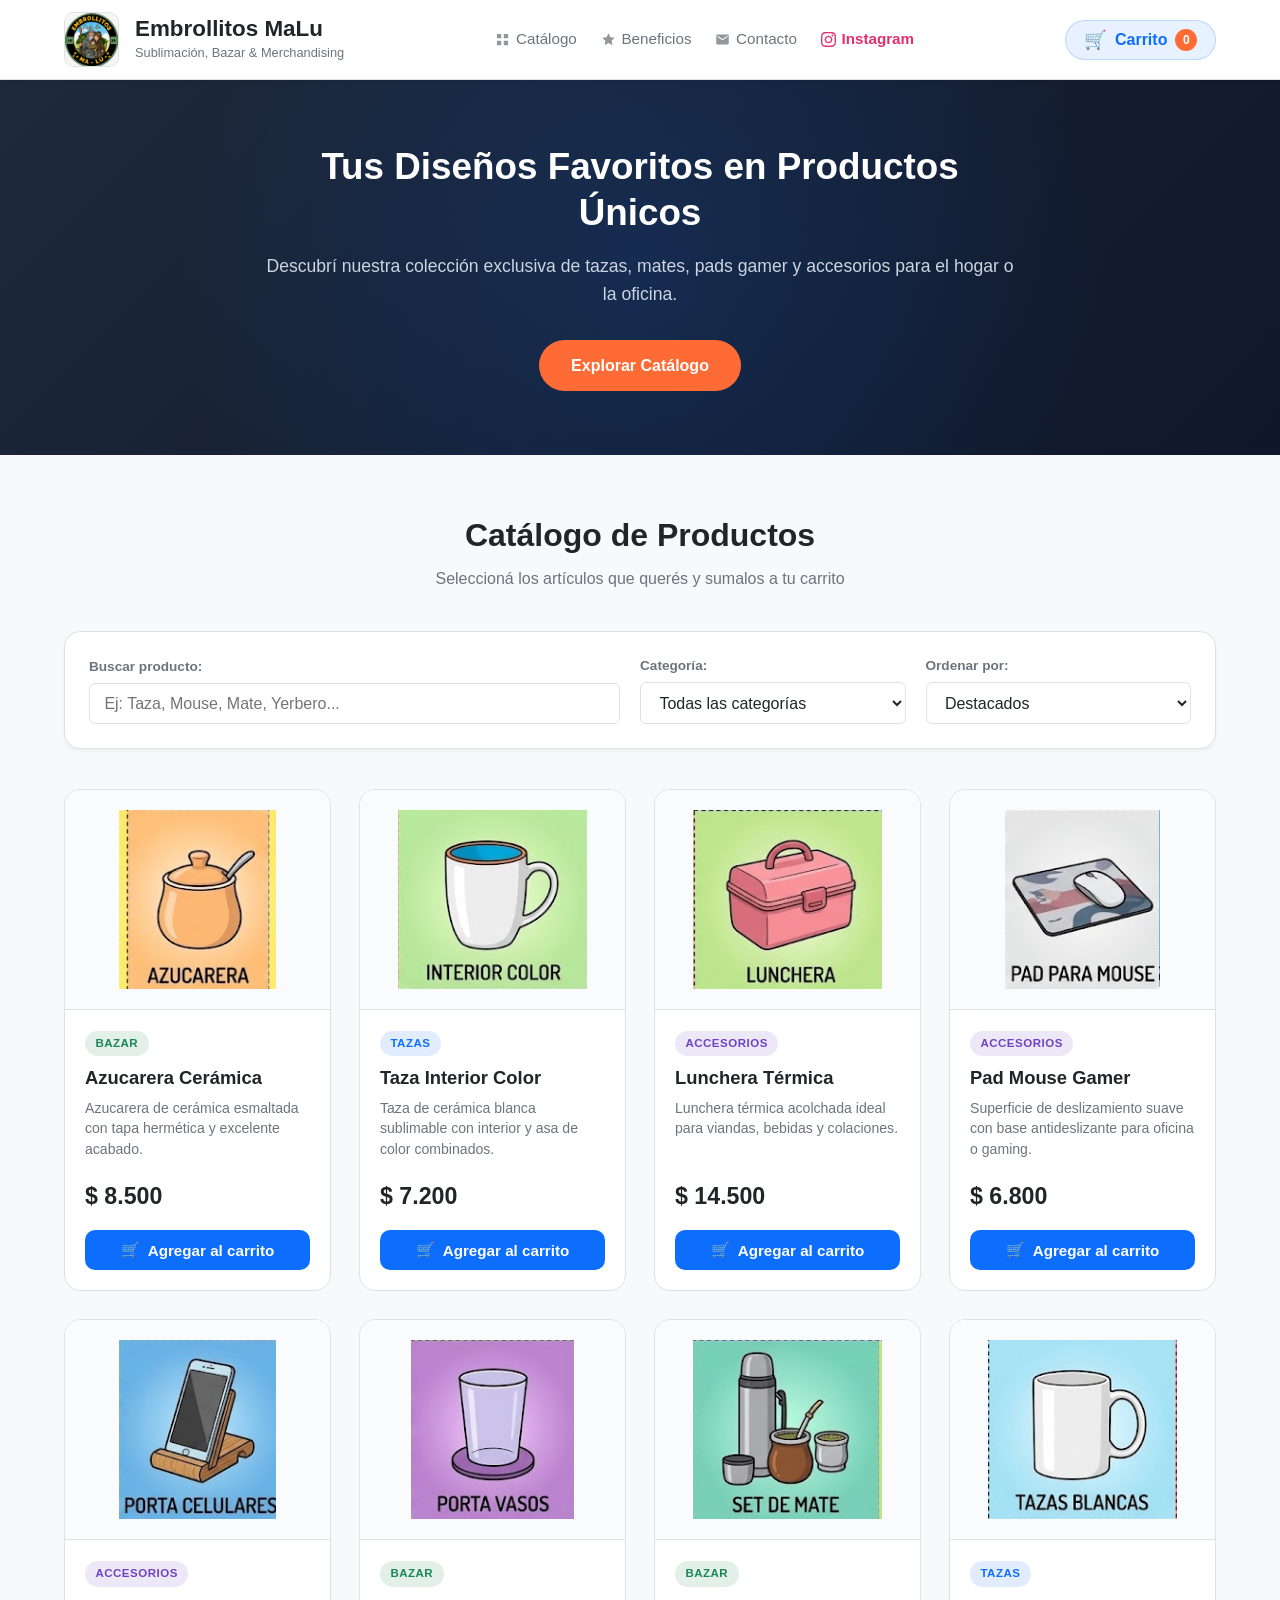
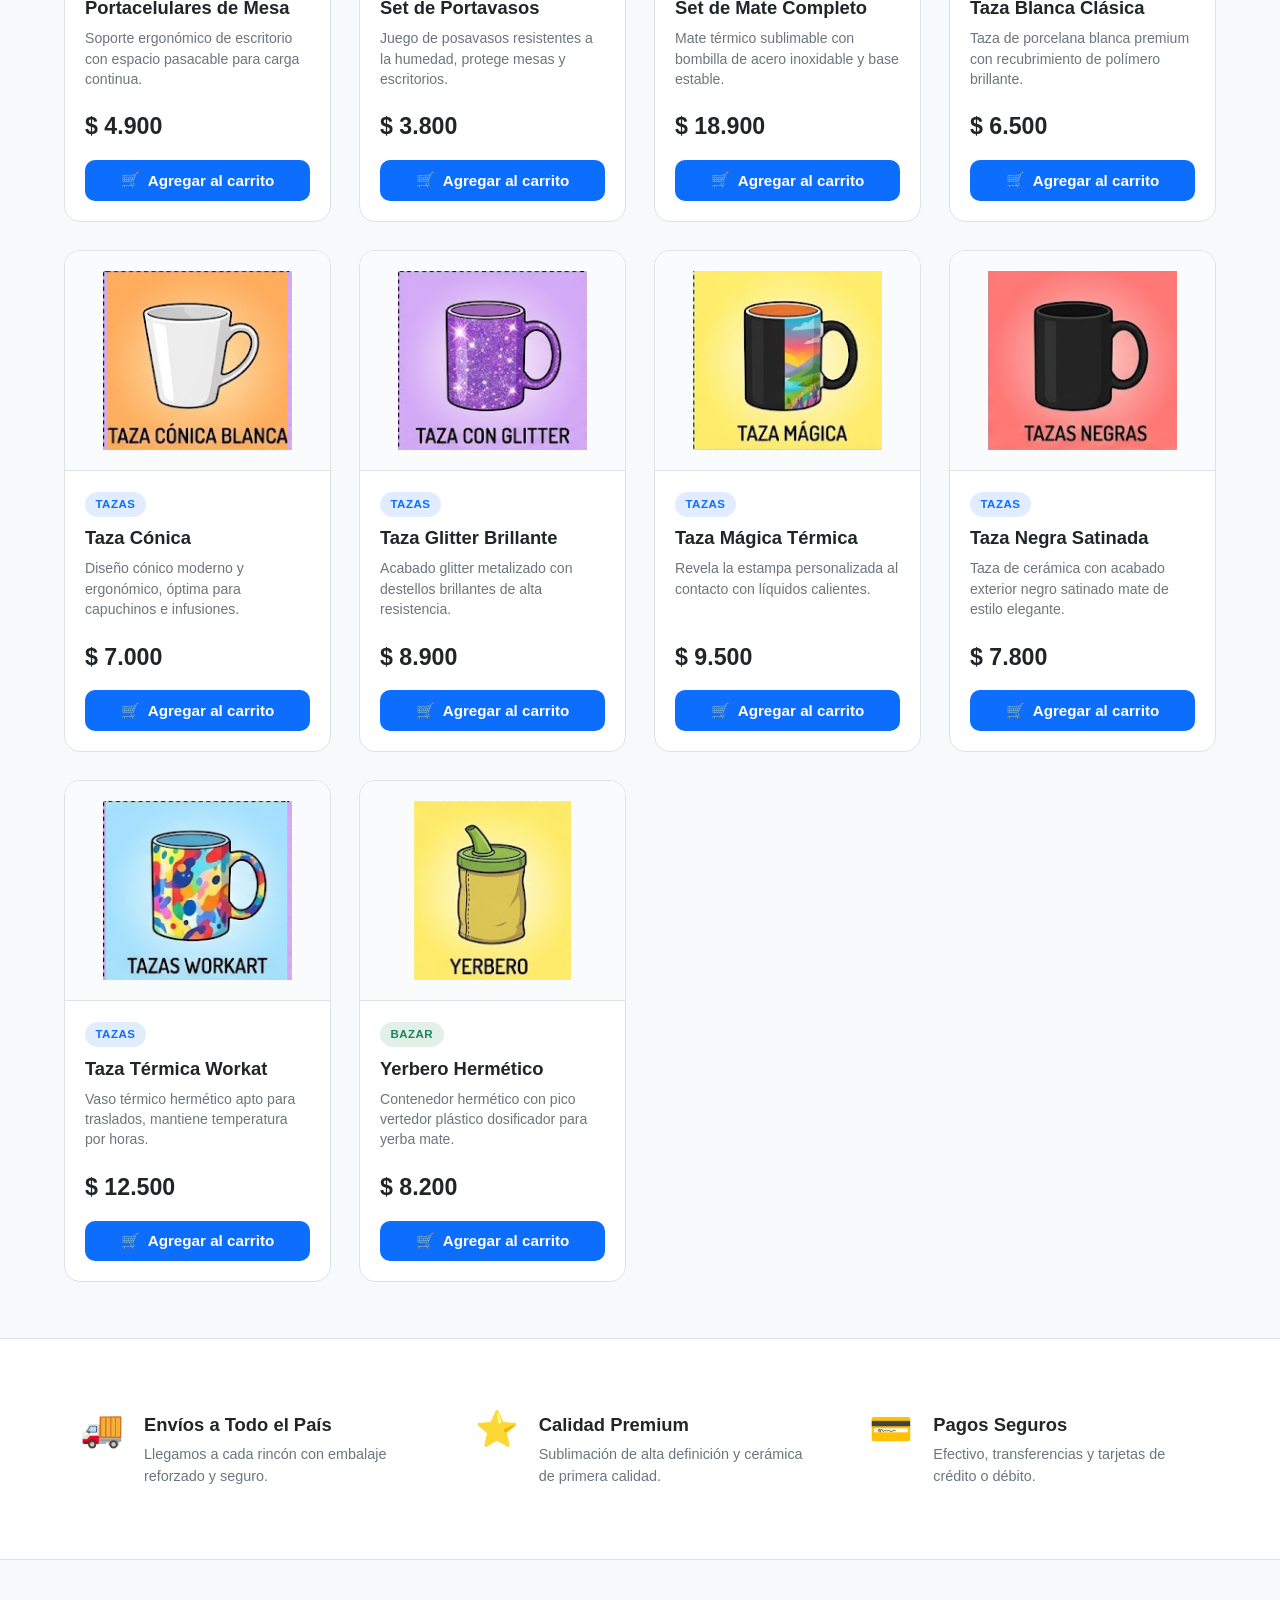
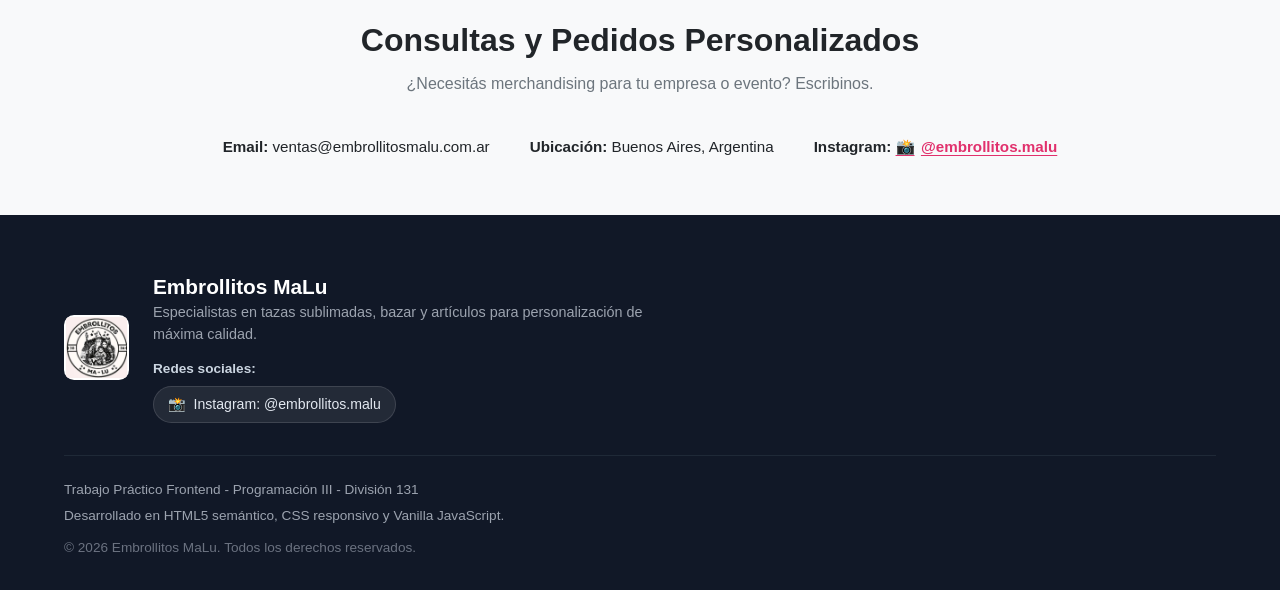
==== index.html @ cc4af560 "add new icon" ====
<!DOCTYPE html>
<html lang="es">
<head>
    <meta charset="UTF-8">
    <meta name="viewport" content="width=device-width, initial-scale=1.0">
    <title>Embrollitos MaLu | Tienda de Artículos Personalizados</title>
    <!-- Favicon -->
    <link rel="icon" type="image/png" href="logo_blancoNegro_transparente.png">
    <!-- Estilos CSS externos -->
    <link rel="stylesheet" href="css/styles.css">
    <!-- Script Vanilla JavaScript diferido -->
    <script defer src="js/main.js"></script>
</head>
<body>

    <!-- Encabezado semántico principal -->
    <header class="header">
        <div class="header__contenedor">
            
            <!-- Contenedor de la marca y logo -->
            <div class="header__marca">
                <div class="header__logo-caja">
                    <img src="logo.jpg" alt="Logo de la tienda Embrollitos MaLu" class="header__logo">
                </div>
                <div class="header__titulos">
                    <h1 class="header__nombre">Embrollitos MaLu</h1>
                    <p class="header__eslogan">Sublimación, Bazar & Merchandising</p>
                </div>
            </div>

            <!-- Navegación principal -->
            <nav class="header__nav" aria-label="Navegación principal">
                <ul class="header__menu">
                    <li class="header__item">
                        <a href="#catalogo" class="header__enlace" aria-label="Ir al catálogo">
                            <!-- Ícono grilla de productos -->
                            <svg class="header__nav-svg" xmlns="http://www.w3.org/2000/svg" viewBox="0 0 24 24" aria-hidden="true" focusable="false">
                                <path d="M3 3h7v7H3V3zm0 11h7v7H3v-7zm11-11h7v7h-7V3zm0 11h7v7h-7v-7z"/>
                            </svg>
                            <span>Catálogo</span>
                        </a>
                    </li>
                    <li class="header__item">
                        <a href="#beneficios" class="header__enlace" aria-label="Ver beneficios">
                            <!-- Ícono estrella -->
                            <svg class="header__nav-svg" xmlns="http://www.w3.org/2000/svg" viewBox="0 0 24 24" aria-hidden="true" focusable="false">
                                <path d="M12 2l3.09 6.26L22 9.27l-5 4.87 1.18 6.88L12 17.77l-6.18 3.25L7 14.14 2 9.27l6.91-1.01L12 2z"/>
                            </svg>
                            <span>Beneficios</span>
                        </a>
                    </li>
                    <li class="header__item">
                        <a href="#contacto" class="header__enlace" aria-label="Ir a contacto">
                            <!-- Ícono sobre/mail -->
                            <svg class="header__nav-svg" xmlns="http://www.w3.org/2000/svg" viewBox="0 0 24 24" aria-hidden="true" focusable="false">
                                <path d="M20 4H4c-1.1 0-2 .9-2 2v12c0 1.1.9 2 2 2h16c1.1 0 2-.9 2-2V6c0-1.1-.9-2-2-2zm0 4l-8 5-8-5V6l8 5 8-5v2z"/>
                            </svg>
                            <span>Contacto</span>
                        </a>
                    </li>
                    <li class="header__item">
                        <a href="https://www.instagram.com/embrollitos.malu/" target="_blank" rel="noopener noreferrer" class="header__enlace header__enlace--instagram" aria-label="Seguinos en Instagram">
                            <!-- Ícono Instagram -->
                            <svg class="header__nav-svg header__ig-svg" xmlns="http://www.w3.org/2000/svg" viewBox="0 0 24 24" aria-hidden="true" focusable="false">
                                <path d="M12 2.163c3.204 0 3.584.012 4.85.07 3.252.148 4.771 1.691 4.919 4.919.058 1.265.069 1.645.069 4.849 0 3.205-.012 3.584-.069 4.849-.149 3.225-1.664 4.771-4.919 4.919-1.266.058-1.644.07-4.85.07-3.204 0-3.584-.012-4.849-.07-3.26-.149-4.771-1.699-4.919-4.92-.058-1.265-.07-1.644-.07-4.849 0-3.204.013-3.583.07-4.849.149-3.227 1.664-4.771 4.919-4.919 1.266-.057 1.645-.069 4.849-.069zm0-2.163c-3.259 0-3.667.014-4.947.072-4.358.2-6.78 2.618-6.98 6.98-.059 1.281-.073 1.689-.073 4.948 0 3.259.014 3.668.072 4.948.2 4.358 2.618 6.78 6.98 6.98 1.281.058 1.689.072 4.948.072 3.259 0 3.668-.014 4.948-.072 4.354-.2 6.782-2.618 6.979-6.98.059-1.28.073-1.689.073-4.948 0-3.259-.014-3.667-.072-4.947-.196-4.354-2.617-6.78-6.979-6.98-1.281-.059-1.69-.073-4.949-.073zm0 5.838c-3.403 0-6.162 2.759-6.162 6.162s2.759 6.163 6.162 6.163 6.162-2.759 6.162-6.163c0-3.403-2.759-6.162-6.162-6.162zm0 10.162c-2.209 0-4-1.79-4-4 0-2.209 1.791-4 4-4s4 1.791 4 4c0 2.21-1.791 4-4 4zm6.406-11.845c-.796 0-1.441.645-1.441 1.44s.645 1.44 1.441 1.44c.795 0 1.439-.645 1.439-1.44s-.644-1.44-1.439-1.44z"/>
                            </svg>
                            <span>Instagram</span>
                        </a>
                    </li>
                </ul>
            </nav>

            <!-- Acceso al Carrito de compras -->
            <div class="header__carrito-caja">
                <button type="button" id="btn-abrir-carrito" class="btn-carrito" aria-label="Abrir carrito de compras">
                    <span class="btn-carrito__icono" aria-hidden="true">🛒</span>
                    <span class="btn-carrito__texto">Carrito</span>
                    <span id="contador-carrito" class="btn-carrito__badge">0</span>
                </button>
            </div>

        </div>
    </header>

    <!-- Contenido principal -->
    <main class="main">

        <!-- Sección de Bienvenida / Hero -->
        <section class="hero">
            <div class="hero__contenedor">
                <div class="hero__texto">
                    <h2 class="hero__titulo">Tus Diseños Favoritos en Productos Únicos</h2>
                    <p class="hero__descripcion">Descubrí nuestra colección exclusiva de tazas, mates, pads gamer y accesorios para el hogar o la oficina.</p>
                    <div class="hero__acciones">
                        <a href="#catalogo" class="btn-hero">Explorar Catálogo</a>
                    </div>
                </div>
            </div>
        </section>

        <!-- Sección Catálogo -->
        <section id="catalogo" class="catalogo">
            <div class="catalogo__contenedor">
                
                <div class="seccion-titulo">
                    <h2 class="seccion-titulo__texto">Catálogo de Productos</h2>
                    <p class="seccion-titulo__bajada">Seleccioná los artículos que querés y sumalos a tu carrito</p>
                </div>

                <!-- Barra de búsqueda y filtros -->
                <div class="filtros">
                    <form id="form-filtros" class="filtros__form" onsubmit="return false;">
                        
                        <!-- Búsqueda por texto -->
                        <div class="filtros__campo">
                            <label for="input-busqueda" class="filtros__label">Buscar producto:</label>
                            <div class="filtros__input-wrapper">
                                <input type="search" id="input-busqueda" class="filtros__input" placeholder="Ej: Taza, Mouse, Mate, Yerbero...">
                            </div>
                        </div>

                        <!-- Filtro por categoría -->
                        <div class="filtros__campo">
                            <label for="select-categoria" class="filtros__label">Categoría:</label>
                            <div class="filtros__select-wrapper">
                                <select id="select-categoria" class="filtros__select">
                                    <option value="todas">Todas las categorías</option>
                                    <option value="Tazas">Tazas</option>
                                    <option value="Bazar">Bazar</option>
                                    <option value="Accesorios">Accesorios</option>
                                </select>
                            </div>
                        </div>

                        <!-- Ordenar por precio / nombre -->
                        <div class="filtros__campo">
                            <label for="select-orden" class="filtros__label">Ordenar por:</label>
                            <div class="filtros__select-wrapper">
                                <select id="select-orden" class="filtros__select">
                                    <option value="destacados">Destacados</option>
                                    <option value="precio-menor">Precio: Menor a Mayor</option>
                                    <option value="precio-mayor">Precio: Mayor a Menor</option>
                                    <option value="nombre-az">Nombre: A - Z</option>
                                </select>
                            </div>
                        </div>

                    </form>
                </div>

                <!-- Grilla de productos (Renderizado dinámico mediante JS) -->
                <div id="grilla-productos" class="grilla-productos">
                    <!-- Las cards de los productos se inyectan dinámicamente con JavaScript -->
                </div>

                <!-- Mensaje cuando no hay resultados de búsqueda -->
                <div id="sin-resultados" class="mensaje-aviso mensaje-aviso--oculto">
                    <div class="mensaje-aviso__caja">
                        <p class="mensaje-aviso__texto">No se encontraron productos que coincidan con los filtros aplicados.</p>
                        <div class="mensaje-aviso__boton-caja">
                            <button type="button" id="btn-limpiar-filtros" class="btn-secundario">Limpiar filtros</button>
                        </div>
                    </div>
                </div>

            </div>
        </section>

        <!-- Sección de Beneficios / Confianza -->
        <section id="beneficios" class="beneficios">
            <div class="beneficios__contenedor">
                
                <div class="beneficios__card">
                    <div class="beneficios__icono-caja">
                        <span class="beneficios__icono" aria-hidden="true">🚚</span>
                    </div>
                    <div class="beneficios__texto-caja">
                        <h3 class="beneficios__titulo">Envíos a Todo el País</h3>
                        <p class="beneficios__descripcion">Llegamos a cada rincón con embalaje reforzado y seguro.</p>
                    </div>
                </div>

                <div class="beneficios__card">
                    <div class="beneficios__icono-caja">
                        <span class="beneficios__icono" aria-hidden="true">⭐</span>
                    </div>
                    <div class="beneficios__texto-caja">
                        <h3 class="beneficios__titulo">Calidad Premium</h3>
                        <p class="beneficios__descripcion">Sublimación de alta definición y cerámica de primera calidad.</p>
                    </div>
                </div>

                <div class="beneficios__card">
                    <div class="beneficios__icono-caja">
                        <span class="beneficios__icono" aria-hidden="true">💳</span>
                    </div>
                    <div class="beneficios__texto-caja">
                        <h3 class="beneficios__titulo">Pagos Seguros</h3>
                        <p class="beneficios__descripcion">Efectivo, transferencias y tarjetas de crédito o débito.</p>
                    </div>
                </div>

            </div>
        </section>

        <!-- Sección de Contacto -->
        <section id="contacto" class="contacto">
            <div class="contacto__contenedor">
                <div class="seccion-titulo">
                    <h2 class="seccion-titulo__texto">Consultas y Pedidos Personalizados</h2>
                    <p class="seccion-titulo__bajada">¿Necesitás merchandising para tu empresa o evento? Escribinos.</p>
                </div>
                <div class="contacto__info">
                    <div class="contacto__dato">
                        <p class="contacto__parrafo"><strong>Email:</strong> ventas@embrollitosmalu.com.ar</p>
                    </div>
                    <div class="contacto__dato">
                        <p class="contacto__parrafo"><strong>Ubicación:</strong> Buenos Aires, Argentina</p>
                    </div>
                    <div class="contacto__dato contacto__dato--instagram">
                        <p class="contacto__parrafo">
                            <strong>Instagram:</strong>
                            <a href="https://www.instagram.com/embrollitos.malu/" target="_blank" rel="noopener noreferrer" class="contacto__link-instagram" aria-label="Perfil de Instagram de Embrollitos MaLu">
                                <span class="contacto__instagram-icono" aria-hidden="true">📸</span>
                                <span>@embrollitos.malu</span>
                            </a>
                        </p>
                    </div>
                </div>
            </div>
        </section>

    </main>

    <!-- Drawer Lateral del Carrito de Compras -->
    <div id="carrito-drawer" class="carrito-drawer" aria-hidden="true">
        
        <!-- Telón de fondo (overlay) -->
        <div id="carrito-overlay" class="carrito-drawer__overlay"></div>

        <!-- Panel lateral del carrito -->
        <aside class="carrito-drawer__panel" aria-label="Carrito de compras">
            
            <!-- Encabezado del carrito -->
            <div class="carrito-drawer__header">
                <div class="carrito-drawer__titulo-caja">
                    <h2 class="carrito-drawer__titulo">Tu Carrito</h2>
                    <p class="carrito-drawer__subtitulo">
                        <span id="carrito-items-contador">0</span> artículos seleccionados
                    </p>
                </div>
                <div class="carrito-drawer__cerrar-caja">
                    <button type="button" id="btn-cerrar-carrito" class="btn-cerrar" aria-label="Cerrar carrito de compras">
                        <span aria-hidden="true">✕</span>
                    </button>
                </div>
            </div>

            <!-- Listado de productos en el carrito -->
            <div id="carrito-listado" class="carrito-drawer__listado">
                <!-- Se inyectan los items dinámicamente con JS -->
            </div>

            <!-- Estado cuando el carrito está vacío -->
            <div id="carrito-vacio" class="carrito-drawer__vacio">
                <div class="carrito-drawer__vacio-icono-caja">
                    <span class="carrito-drawer__vacio-icono" aria-hidden="true">🛍️</span>
                </div>
                <p class="carrito-drawer__vacio-texto">Tu carrito está vacío actualmente.</p>
                <p class="carrito-drawer__vacio-bajada">Explorá el catálogo y agregá tus productos preferidos.</p>
            </div>

            <!-- Resumen y acciones del carrito -->
            <div class="carrito-drawer__footer">
                
                <div class="carrito-resumen">
                    <div class="carrito-resumen__fila">
                        <p class="carrito-resumen__etiqueta">Subtotal:</p>
                        <p class="carrito-resumen__monto">
                            <span id="carrito-subtotal">$0</span>
                        </p>
                    </div>
                    <div class="carrito-resumen__fila">
                        <p class="carrito-resumen__etiqueta">Envío:</p>
                        <p class="carrito-resumen__monto">
                            <span id="carrito-envio" class="texto-gratis">¡Gratis!</span>
                        </p>
                    </div>
                    <div class="carrito-resumen__fila carrito-resumen__fila--total">
                        <p class="carrito-resumen__etiqueta">Total:</p>
                        <p class="carrito-resumen__monto">
                            <span id="carrito-total">$0</span>
                        </p>
                    </div>
                </div>

                <!-- Mensaje para confirmar la compra contactando al Instagram -->
                <div id="carrito-aviso-instagram" class="carrito-aviso-instagram">
                    <div class="carrito-aviso-instagram__icono-caja">
                        <span class="carrito-aviso-instagram__icono" aria-hidden="true">💬</span>
                    </div>
                    <div class="carrito-aviso-instagram__texto-caja">
                        <p class="carrito-aviso-instagram__titulo">Confirmá tu compra por Instagram</p>
                        <p class="carrito-aviso-instagram__descripcion">
                            Para coordinar diseño personalizado y entrega, escribinos por mensaje directo a 
                            <a href="https://www.instagram.com/embrollitos.malu/" target="_blank" rel="noopener noreferrer" class="carrito-aviso-instagram__enlace">@embrollitos.malu</a>.
                            Al confirmar, copiaremos tu pedido para que solo tengas que pegarlo en el chat.
                        </p>
                    </div>
                </div>

                <div class="carrito-acciones">
                    <div class="carrito-acciones__item">
                        <button type="button" id="btn-vaciar-carrito" class="btn-secundario btn-ancho-completo">
                            Vaciar Carrito
                        </button>
                    </div>
                    <div class="carrito-acciones__item">
                        <button type="button" id="btn-finalizar-compra" class="btn-primario btn-ancho-completo btn-instagram">
                            <span class="btn-icono" aria-hidden="true">📸</span>
                            <span>Confirmar Pedido por Instagram</span>
                        </button>
                    </div>
                </div>

            </div>

        </aside>
    </div>

    <!-- Modal de Confirmación de Compra -->
    <div id="modal-checkout" class="modal modal--oculto" role="dialog" aria-modal="true" aria-labelledby="modal-titulo">
        <div id="modal-overlay" class="modal__overlay"></div>
        <div class="modal__caja">
            <div class="modal__icono-caja">
                <span class="modal__icono" aria-hidden="true">🎉</span>
            </div>
            <h3 id="modal-titulo" class="modal__titulo">¡Pedido Listo para Instagram!</h3>
            <p id="modal-mensaje" class="modal__descripcion">
                Copiamos automáticamente el detalle de tu compra al portapapeles y preparamos el chat de Instagram para que puedas enviarlo directamente a <strong>@embrollitos.malu</strong>.
            </p>
            <div class="modal__resumen-caja" id="modal-resumen">
                <!-- Resumen de confirmación inyectado por JS -->
            </div>
            <div class="modal__mensaje-pegado">
                <p class="modal__mensaje-pegado-titulo"><strong>Mensaje preparado para enviar:</strong></p>
                <div class="modal__textarea-caja">
                    <textarea id="modal-texto-pedido" class="modal__textarea" readonly rows="5" aria-label="Texto del pedido preparado para Instagram"></textarea>
                </div>
            </div>
            <div class="modal__acciones">
                <button type="button" id="btn-copiar-nuevamente" class="btn-secundario">
                    <span aria-hidden="true">📋</span>
                    <span>Copiar mensaje</span>
                </button>
                <a href="https://ig.me/m/embrollitos.malu" id="btn-abrir-chat-ig" target="_blank" rel="noopener noreferrer" class="btn-primario btn-instagram">
                    <span aria-hidden="true">💬</span>
                    <span>Abrir Chat de Instagram</span>
                </a>
                <button type="button" id="btn-cerrar-modal" class="btn-secundario">Aceptar y Continuar</button>
            </div>
        </div>
    </div>

    <!-- Contenedor de notificaciones flotantes (Toast) -->
    <div id="toast-contenedor" class="toast-contenedor" aria-live="polite"></div>

    <!-- Pie de página semántico -->
    <footer class="footer">
        <div class="footer__contenedor">
            
            <div class="footer__marca">
                <div class="footer__logo-caja">
                    <img src="logo_blancoNegro.jpg" alt="Logo monocromático de Embrollitos MaLu" class="footer__logo">
                </div>
                <div class="footer__info">
                    <h3 class="footer__titulo">Embrollitos MaLu</h3>
                    <p class="footer__descripcion">Especialistas en tazas sublimadas, bazar y artículos para personalización de máxima calidad.</p>
                    <div class="footer__redes">
                        <p class="footer__redes-etiqueta"><strong>Redes sociales:</strong></p>
                        <div class="footer__redes-items">
                            <a href="https://www.instagram.com/embrollitos.malu/" target="_blank" rel="noopener noreferrer" class="footer__red-enlace" aria-label="Seguinos en Instagram @embrollitos.malu">
                                <span class="footer__red-icono" aria-hidden="true">📸</span>
                                <span>Instagram: @embrollitos.malu</span>
                            </a>
                        </div>
                    </div>
                </div>
            </div>

            <div class="footer__creditos">
                <p class="footer__texto">Trabajo Práctico Frontend - Programación III - División 131</p>
                <p class="footer__texto">Desarrollado en HTML5 semántico, CSS responsivo y Vanilla JavaScript.</p>
                <p class="footer__copyright">&copy; 2026 Embrollitos MaLu. Todos los derechos reservados.</p>
            </div>

        </div>
    </footer>

</body>
</html>
---- css/styles.css ----
/* ==========================================================================
   Variables Globales y Paleta de Colores
   Inspirado en las convenciones y estilo arquitectónico de UTN Programación III
   ========================================================================== */
:root {
    /* Paleta Principal */
    --color-primario: #0d6efd;
    --color-primario-hover: #0b5ed7;
    --color-primario-suave: #e7f1ff;
    --color-secundario: #6c757d;
    --color-secundario-hover: #5c636a;
    --color-acento: #ff6b35;
    --color-acento-hover: #e85924;
    --color-exito: #198754;
    --color-peligro: #dc3545;
    --color-peligro-hover: #bb2d3b;
    --color-instagram: #e1306c;
    --color-instagram-hover: #c13584;
    --gradiente-instagram: linear-gradient(45deg, #f09433 0%, #e6683c 25%, #dc2743 50%, #cc2366 75%, #bc1888 100%);

    /* Fondos y Superficies */
    --color-fondo: #f8f9fa;
    --color-superficie: #ffffff;
    --color-superficie-alt: #f1f3f5;
    
    /* Textos y Bordes */
    --color-texto-principal: #212529;
    --color-texto-secundario: #6c757d;
    --color-texto-claro: #ffffff;
    --color-borde: #dee2e6;
    --color-borde-hover: #ced4da;

    /* Categorías */
    --cat-tazas: #0d6efd;
    --cat-bazar: #198754;
    --cat-accesorios: #6f42c1;

    /* Tipografía */
    --fuente-base: -apple-system, BlinkMacSystemFont, "Segoe UI", Roboto, "Helvetica Neue", Arial, sans-serif;
    
    /* Sombras */
    --sombra-sm: 0 2px 4px rgba(0, 0, 0, 0.05);
    --sombra-md: 0 4px 12px rgba(0, 0, 0, 0.08);
    --sombra-lg: 0 8px 24px rgba(0, 0, 0, 0.12);
    --sombra-drawer: -4px 0 24px rgba(0, 0, 0, 0.18);

    /* Bordes y Transiciones */
    --radio-sm: 6px;
    --radio-md: 10px;
    --radio-lg: 16px;
    --radio-full: 9999px;
    --transicion-rapida: 0.2s ease;
    --transicion-normal: 0.3s ease;
}

/* ==========================================================================
   Reset Universal y Configuración Base
   ========================================================================== */
*, *::before, *::after {
    box-sizing: border-box;
    margin: 0;
    padding: 0;
}

html {
    scroll-behavior: smooth;
}

body {
    font-family: var(--fuente-base);
    background-color: var(--color-fondo);
    color: var(--color-texto-principal);
    line-height: 1.5;
    display: flex;
    flex-direction: column;
    min-height: 100vh;
}

img {
    max-width: 100%;
    height: auto;
    display: block;
}

a {
    color: inherit;
    text-decoration: none;
}

ul {
    list-style: none;
}

button, input, select {
    font-family: inherit;
    font-size: 1rem;
}

/* ==========================================================================
   Contenedores Genéricos
   ========================================================================== */
.header__contenedor,
.hero__contenedor,
.catalogo__contenedor,
.beneficios__contenedor,
.contacto__contenedor,
.footer__contenedor {
    width: 90%;
    max-width: 1200px;
    margin-left: auto;
    margin-right: auto;
}

/* ==========================================================================
   Encabezado (Header)
   ========================================================================== */
.header {
    background-color: var(--color-superficie);
    border-bottom: 1px solid var(--color-borde);
    position: sticky;
    top: 0;
    z-index: 100;
    box-shadow: var(--sombra-sm);
}

.header__contenedor {
    display: flex;
    align-items: center;
    justify-content: space-between;
    padding: 0.75rem 0;
    gap: 1rem;
}

.header__marca {
    display: flex;
    align-items: center;
    gap: 1rem;
}

.header__logo-caja {
    width: 55px;
    height: 55px;
    border-radius: var(--radio-md);
    overflow: hidden;
    background-color: var(--color-superficie-alt);
    border: 1px solid var(--color-borde);
    display: flex;
    align-items: center;
    justify-content: center;
}

.header__logo {
    width: 100%;
    height: 100%;
    object-fit: cover;
}

.header__titulos {
    display: flex;
    flex-direction: column;
}

.header__nombre {
    font-size: 1.4rem;
    font-weight: 700;
    color: var(--color-texto-principal);
    line-height: 1.2;
}

.header__eslogan {
    font-size: 0.8rem;
    color: var(--color-texto-secundario);
}

.header__nav {
    display: flex;
}

.header__menu {
    display: flex;
    gap: 1.5rem;
}

.header__enlace {
    display: inline-flex;
    align-items: center;
    gap: 0.35rem;
    font-size: 0.95rem;
    font-weight: 500;
    color: var(--color-texto-secundario);
    transition: color var(--transicion-rapida);
    padding: 0.5rem 0;
}

.header__enlace:hover {
    color: var(--color-primario);
}

.header__nav-svg {
    width: 15px;
    height: 15px;
    fill: currentColor;
    flex-shrink: 0;
    opacity: 0.75;
}

.header__enlace--instagram {
    color: var(--color-instagram);
    font-weight: 600;
}

.header__enlace--instagram:hover {
    color: var(--color-instagram-hover);
}

/* El ícono de Instagram usa las mismas reglas de .header__nav-svg pero sin opacidad reducida */
.header__ig-svg {
    opacity: 1;
}

/* Botón de Carrito en el Header */
.header__carrito-caja {
    display: flex;
    align-items: center;
}

.btn-carrito {
    display: inline-flex;
    align-items: center;
    gap: 0.5rem;
    background-color: var(--color-primario-suave);
    color: var(--color-primario);
    border: 1px solid rgba(13, 110, 253, 0.2);
    border-radius: var(--radio-full);
    padding: 0.5rem 1.1rem;
    cursor: pointer;
    font-weight: 600;
    transition: all var(--transicion-rapida);
}

.btn-carrito:hover {
    background-color: var(--color-primario);
    color: var(--color-texto-claro);
    transform: translateY(-1px);
    box-shadow: var(--sombra-sm);
}

.btn-carrito__icono {
    font-size: 1.15rem;
}

.btn-carrito__badge {
    background-color: var(--color-acento);
    color: var(--color-texto-claro);
    font-size: 0.75rem;
    font-weight: 700;
    min-width: 22px;
    height: 22px;
    border-radius: var(--radio-full);
    display: inline-flex;
    align-items: center;
    justify-content: center;
    padding: 0 4px;
    transition: transform var(--transicion-rapida);
}

/* ==========================================================================
   Hero Section
   ========================================================================== */
.hero {
    background: linear-gradient(135deg, #1e293b 0%, #0f172a 100%);
    color: var(--color-texto-claro);
    padding: 4rem 0;
    text-align: center;
    position: relative;
    overflow: hidden;
}

.hero::after {
    content: "";
    position: absolute;
    top: 0;
    left: 0;
    right: 0;
    bottom: 0;
    background: radial-gradient(circle at center, rgba(13, 110, 253, 0.15) 0%, transparent 70%);
    pointer-events: none;
}

.hero__texto {
    max-width: 750px;
    margin: 0 auto;
    position: relative;
    z-index: 1;
}

.hero__titulo {
    font-size: 2.3rem;
    font-weight: 800;
    line-height: 1.25;
    margin-bottom: 1rem;
}

.hero__descripcion {
    font-size: 1.1rem;
    color: #cbd5e1;
    margin-bottom: 2rem;
    line-height: 1.6;
}

.hero__acciones {
    display: flex;
    justify-content: center;
}

.btn-hero {
    background-color: var(--color-acento);
    color: var(--color-texto-claro);
    padding: 0.85rem 2rem;
    border-radius: var(--radio-full);
    font-weight: 700;
    font-size: 1rem;
    transition: all var(--transicion-rapida);
    display: inline-block;
}

.btn-hero:hover {
    background-color: var(--color-acento-hover);
    transform: translateY(-2px);
    box-shadow: 0 6px 16px rgba(255, 107, 53, 0.35);
}

/* ==========================================================================
   Catálogo y Filtros
   ========================================================================== */
.catalogo {
    padding: 3.5rem 0;
}

.seccion-titulo {
    text-align: center;
    margin-bottom: 2.5rem;
}

.seccion-titulo__texto {
    font-size: 2rem;
    font-weight: 700;
    color: var(--color-texto-principal);
    margin-bottom: 0.5rem;
}

.seccion-titulo__bajada {
    font-size: 1rem;
    color: var(--color-texto-secundario);
}

/* Controles de Filtros */
.filtros {
    background-color: var(--color-superficie);
    border: 1px solid var(--color-borde);
    border-radius: var(--radio-lg);
    padding: 1.5rem;
    margin-bottom: 2.5rem;
    box-shadow: var(--sombra-sm);
}

.filtros__form {
    display: grid;
    grid-template-columns: 2fr 1fr 1fr;
    gap: 1.25rem;
    align-items: flex-end;
}

.filtros__campo {
    display: flex;
    flex-direction: column;
    gap: 0.35rem;
}

.filtros__label {
    font-size: 0.85rem;
    font-weight: 600;
    color: var(--color-texto-secundario);
}

.filtros__input,
.filtros__select {
    width: 100%;
    padding: 0.65rem 0.9rem;
    border: 1px solid var(--color-borde);
    border-radius: var(--radio-sm);
    background-color: var(--color-superficie);
    color: var(--color-texto-principal);
    outline: none;
    transition: border-color var(--transicion-rapida), box-shadow var(--transicion-rapida);
}

.filtros__input:focus,
.filtros__select:focus {
    border-color: var(--color-primario);
    box-shadow: 0 0 0 3px rgba(13, 110, 253, 0.15);
}

/* ==========================================================================
   Grilla y Cards de Productos
   ========================================================================== */
.grilla-productos {
    display: grid;
    grid-template-columns: repeat(auto-fill, minmax(260px, 1fr));
    gap: 1.75rem;
}

.card-producto {
    background-color: var(--color-superficie);
    border: 1px solid var(--color-borde);
    border-radius: var(--radio-lg);
    overflow: hidden;
    display: flex;
    flex-direction: column;
    justify-content: space-between;
    transition: transform var(--transicion-rapida), box-shadow var(--transicion-rapida), border-color var(--transicion-rapida);
    position: relative;
}

.card-producto:hover {
    transform: translateY(-5px);
    box-shadow: var(--sombra-lg);
    border-color: var(--color-borde-hover);
}

.card-producto__imagen-caja {
    width: 100%;
    height: 220px;
    background-color: #fafbfc;
    border-bottom: 1px solid var(--color-borde);
    display: flex;
    align-items: center;
    justify-content: center;
    padding: 1.25rem;
    overflow: hidden;
}

.card-producto__imagen {
    max-height: 100%;
    max-width: 100%;
    object-fit: contain;
    transition: transform 0.4s ease;
}

.card-producto:hover .card-producto__imagen {
    transform: scale(1.06);
}

.card-producto__cuerpo {
    padding: 1.25rem;
    display: flex;
    flex-direction: column;
    flex-grow: 1;
}

.card-producto__categoria-caja {
    margin-bottom: 0.6rem;
}

.badge-categoria {
    display: inline-block;
    font-size: 0.72rem;
    font-weight: 700;
    text-transform: uppercase;
    letter-spacing: 0.5px;
    padding: 0.25rem 0.65rem;
    border-radius: var(--radio-full);
}

.badge-categoria--tazas {
    background-color: rgba(13, 110, 253, 0.12);
    color: var(--cat-tazas);
}

.badge-categoria--bazar {
    background-color: rgba(25, 135, 84, 0.12);
    color: var(--cat-bazar);
}

.badge-categoria--accesorios {
    background-color: rgba(111, 66, 193, 0.12);
    color: var(--cat-accesorios);
}

.card-producto__titulo {
    font-size: 1.15rem;
    font-weight: 700;
    color: var(--color-texto-principal);
    margin-bottom: 0.5rem;
    line-height: 1.3;
}

.card-producto__descripcion {
    font-size: 0.88rem;
    color: var(--color-texto-secundario);
    margin-bottom: 1.25rem;
    flex-grow: 1;
    line-height: 1.45;
}

.card-producto__precio-caja {
    margin-bottom: 1rem;
}

.card-producto__precio {
    font-size: 1.45rem;
    font-weight: 800;
    color: var(--color-texto-principal);
}

.card-producto__acciones-caja {
    margin-top: auto;
}

/* ==========================================================================
   Botones Generales
   ========================================================================== */
.btn-primario,
.btn-secundario,
.btn-agregar-carrito {
    display: inline-flex;
    align-items: center;
    justify-content: center;
    gap: 0.5rem;
    padding: 0.7rem 1.25rem;
    font-size: 0.95rem;
    font-weight: 600;
    border-radius: var(--radio-md);
    cursor: pointer;
    border: none;
    transition: all var(--transicion-rapida);
    text-align: center;
}

.btn-primario {
    background-color: var(--color-primario);
    color: var(--color-texto-claro);
}

.btn-primario:hover:not(:disabled) {
    background-color: var(--color-primario-hover);
    transform: translateY(-1px);
    box-shadow: var(--sombra-sm);
}

.btn-secundario {
    background-color: var(--color-superficie-alt);
    color: var(--color-texto-principal);
    border: 1px solid var(--color-borde);
}

.btn-secundario:hover:not(:disabled) {
    background-color: #e2e6ea;
    border-color: var(--color-borde-hover);
}

.btn-instagram {
    background: var(--gradiente-instagram);
    color: var(--color-texto-claro);
    border: none;
    display: inline-flex;
    align-items: center;
    justify-content: center;
    gap: 0.5rem;
}

.btn-instagram:hover:not(:disabled) {
    filter: brightness(1.08);
    transform: translateY(-1px);
    box-shadow: 0 4px 14px rgba(225, 48, 108, 0.35);
}

.btn-agregar-carrito {
    width: 100%;
    background-color: var(--color-primario);
    color: var(--color-texto-claro);
}

.btn-agregar-carrito:hover {
    background-color: var(--color-primario-hover);
    transform: translateY(-1px);
    box-shadow: 0 4px 10px rgba(13, 110, 253, 0.25);
}

.btn-agregar-carrito:active {
    transform: translateY(0);
}

.btn-ancho-completo {
    width: 100%;
}

button:disabled {
    opacity: 0.5;
    cursor: not-allowed;
    transform: none !important;
    box-shadow: none !important;
}

/* ==========================================================================
   Mensaje de Búsqueda Vacía
   ========================================================================== */
.mensaje-aviso {
    padding: 3rem 1.5rem;
    text-align: center;
    background-color: var(--color-superficie);
    border-radius: var(--radio-lg);
    border: 1px dashed var(--color-borde);
    margin-top: 1.5rem;
}

.mensaje-aviso--oculto {
    display: none;
}

.mensaje-aviso__texto {
    font-size: 1.1rem;
    color: var(--color-texto-secundario);
    margin-bottom: 1rem;
}

/* ==========================================================================
   Beneficios y Contacto
   ========================================================================== */
.beneficios {
    background-color: var(--color-superficie);
    border-top: 1px solid var(--color-borde);
    border-bottom: 1px solid var(--color-borde);
    padding: 3.5rem 0;
}

.beneficios__contenedor {
    display: grid;
    grid-template-columns: repeat(auto-fit, minmax(280px, 1fr));
    gap: 2rem;
}

.beneficios__card {
    display: flex;
    align-items: flex-start;
    gap: 1.25rem;
    padding: 1rem;
}

.beneficios__icono-caja {
    font-size: 2.2rem;
    line-height: 1;
}

.beneficios__titulo {
    font-size: 1.15rem;
    font-weight: 700;
    margin-bottom: 0.35rem;
}

.beneficios__descripcion {
    font-size: 0.9rem;
    color: var(--color-texto-secundario);
}

.contacto {
    padding: 3.5rem 0;
    background-color: var(--color-fondo);
}

.contacto__info {
    display: flex;
    justify-content: center;
    flex-wrap: wrap;
    gap: 2.5rem;
    margin-top: 1.5rem;
}

.contacto__parrafo {
    font-size: 0.95rem;
    color: var(--color-texto-principal);
}

.contacto__link-instagram {
    display: inline-flex;
    align-items: center;
    gap: 0.4rem;
    color: var(--color-instagram);
    font-weight: 600;
    text-decoration: underline;
    text-underline-offset: 3px;
    transition: color var(--transicion-rapida);
}

.contacto__link-instagram:hover {
    color: var(--color-instagram-hover);
}

/* ==========================================================================
   Carrito de Compras (Drawer Lateral)
   ========================================================================== */
.carrito-drawer {
    position: fixed;
    top: 0;
    left: 0;
    width: 100%;
    height: 100%;
    z-index: 1000;
    visibility: hidden;
    transition: visibility var(--transicion-normal);
}

.carrito-drawer.abierto {
    visibility: visible;
}

.carrito-drawer__overlay {
    position: absolute;
    top: 0;
    left: 0;
    width: 100%;
    height: 100%;
    background-color: rgba(0, 0, 0, 0.5);
    backdrop-filter: blur(3px);
    opacity: 0;
    transition: opacity var(--transicion-normal);
}

.carrito-drawer.abierto .carrito-drawer__overlay {
    opacity: 1;
}

.carrito-drawer__panel {
    position: absolute;
    top: 0;
    right: 0;
    width: 100%;
    max-width: 440px;
    height: 100%;
    background-color: var(--color-superficie);
    box-shadow: var(--sombra-drawer);
    display: flex;
    flex-direction: column;
    transform: translateX(100%);
    transition: transform var(--transicion-normal) cubic-bezier(0.16, 1, 0.3, 1);
    z-index: 1001;
}

.carrito-drawer.abierto .carrito-drawer__panel {
    transform: translateX(0);
}

/* Header del Drawer */
.carrito-drawer__header {
    padding: 1.25rem 1.5rem;
    border-bottom: 1px solid var(--color-borde);
    display: flex;
    justify-content: space-between;
    align-items: center;
    background-color: var(--color-superficie);
}

.carrito-drawer__titulo {
    font-size: 1.35rem;
    font-weight: 700;
}

.carrito-drawer__subtitulo {
    font-size: 0.85rem;
    color: var(--color-texto-secundario);
}

.btn-cerrar {
    background: transparent;
    border: none;
    font-size: 1.3rem;
    color: var(--color-texto-secundario);
    cursor: pointer;
    width: 36px;
    height: 36px;
    border-radius: var(--radio-full);
    display: flex;
    align-items: center;
    justify-content: center;
    transition: all var(--transicion-rapida);
}

.btn-cerrar:hover {
    background-color: var(--color-superficie-alt);
    color: var(--color-texto-principal);
}

/* Listado de Productos en el Carrito */
.carrito-drawer__listado {
    flex-grow: 1;
    overflow-y: auto;
    padding: 1.25rem 1.5rem;
    display: flex;
    flex-direction: column;
    gap: 1rem;
}

/* Tarjeta individual en el Carrito */
.carrito-item {
    display: grid;
    grid-template-columns: 75px 1fr 35px;
    gap: 1rem;
    align-items: center;
    padding: 0.85rem;
    border: 1px solid var(--color-borde);
    border-radius: var(--radio-md);
    background-color: var(--color-superficie);
    transition: background-color var(--transicion-rapida);
}

.carrito-item:hover {
    background-color: #fdfdfd;
}

.carrito-item__img-caja {
    width: 75px;
    height: 75px;
    background-color: #f8f9fa;
    border-radius: var(--radio-sm);
    display: flex;
    align-items: center;
    justify-content: center;
    padding: 0.35rem;
    border: 1px solid var(--color-borde);
}

.carrito-item__img {
    max-width: 100%;
    max-height: 100%;
    object-fit: contain;
}

.carrito-item__info {
    display: flex;
    flex-direction: column;
    gap: 0.25rem;
}

.carrito-item__titulo {
    font-size: 0.95rem;
    font-weight: 600;
    line-height: 1.3;
}

.carrito-item__precio-unitario {
    font-size: 0.8rem;
    color: var(--color-texto-secundario);
}

.carrito-item__fila-inferior {
    display: flex;
    align-items: center;
    justify-content: space-between;
    margin-top: 0.35rem;
    gap: 0.5rem;
}

/* Controles de Cantidad */
.carrito-item__controles {
    display: inline-flex;
    align-items: center;
    border: 1px solid var(--color-borde);
    border-radius: var(--radio-sm);
    overflow: hidden;
    background-color: var(--color-superficie-alt);
}

.btn-cantidad {
    background: transparent;
    border: none;
    width: 28px;
    height: 28px;
    display: flex;
    align-items: center;
    justify-content: center;
    cursor: pointer;
    font-weight: bold;
    color: var(--color-texto-principal);
    transition: background-color var(--transicion-rapida);
}

.btn-cantidad:hover {
    background-color: #dde1e5;
}

.carrito-item__cantidad-valor {
    min-width: 28px;
    text-align: center;
    font-size: 0.85rem;
    font-weight: 600;
}

.carrito-item__subtotal {
    font-size: 1rem;
    font-weight: 700;
    color: var(--color-texto-principal);
}

.btn-eliminar-item {
    background: transparent;
    border: none;
    color: var(--color-texto-secundario);
    cursor: pointer;
    font-size: 1.1rem;
    display: flex;
    align-items: center;
    justify-content: center;
    width: 32px;
    height: 32px;
    border-radius: var(--radio-sm);
    transition: all var(--transicion-rapida);
}

.btn-eliminar-item:hover {
    color: var(--color-peligro);
    background-color: rgba(220, 53, 69, 0.1);
}

/* Estado de Carrito Vacío */
.carrito-drawer__vacio {
    display: none;
    flex-direction: column;
    align-items: center;
    justify-content: center;
    text-align: center;
    flex-grow: 1;
    padding: 2rem 1.5rem;
}

.carrito-drawer__vacio-icono-caja {
    font-size: 3.5rem;
    margin-bottom: 1rem;
}

.carrito-drawer__vacio-texto {
    font-size: 1.2rem;
    font-weight: 700;
    color: var(--color-texto-principal);
    margin-bottom: 0.5rem;
}

.carrito-drawer__vacio-bajada {
    font-size: 0.9rem;
    color: var(--color-texto-secundario);
}

/* Footer del Drawer y Resumen */
.carrito-drawer__footer {
    padding: 1.25rem 1.5rem;
    border-top: 1px solid var(--color-borde);
    background-color: #fafbfc;
}

.carrito-resumen {
    display: flex;
    flex-direction: column;
    gap: 0.5rem;
    margin-bottom: 1.25rem;
}

.carrito-resumen__fila {
    display: flex;
    justify-content: space-between;
    font-size: 0.95rem;
    color: var(--color-texto-secundario);
}

.carrito-resumen__fila--total {
    font-size: 1.25rem;
    font-weight: 800;
    color: var(--color-texto-principal);
    border-top: 1px dashed var(--color-borde);
    padding-top: 0.65rem;
    margin-top: 0.35rem;
}

.texto-gratis {
    color: var(--color-exito);
    font-weight: 700;
}

/* Mensaje de Aviso de Instagram en el Carrito */
.carrito-aviso-instagram {
    display: flex;
    align-items: flex-start;
    gap: 0.75rem;
    background: linear-gradient(135deg, #fff5f8 0%, #fdf2f8 100%);
    border: 1px solid #fbcfe8;
    border-radius: var(--radio-md);
    padding: 0.85rem 1rem;
    margin-bottom: 1.15rem;
}

.carrito-aviso-instagram__icono-caja {
    font-size: 1.35rem;
    line-height: 1;
    color: var(--color-instagram);
    flex-shrink: 0;
}

.carrito-aviso-instagram__texto-caja {
    display: flex;
    flex-direction: column;
    gap: 0.25rem;
}

.carrito-aviso-instagram__titulo {
    font-size: 0.9rem;
    font-weight: 700;
    color: #9d174d;
}

.carrito-aviso-instagram__descripcion {
    font-size: 0.82rem;
    color: #4b5563;
    line-height: 1.4;
}

.carrito-aviso-instagram__enlace {
    color: var(--color-instagram);
    font-weight: 700;
    text-decoration: underline;
}

.carrito-aviso-instagram__enlace:hover {
    color: var(--color-instagram-hover);
}

.carrito-acciones {
    display: flex;
    flex-direction: column;
    gap: 0.65rem;
}

/* ==========================================================================
   Modal de Checkout
   ========================================================================== */
.modal {
    position: fixed;
    top: 0;
    left: 0;
    width: 100%;
    height: 100%;
    z-index: 2000;
    display: flex;
    align-items: center;
    justify-content: center;
    padding: 1.5rem;
}

.modal--oculto {
    display: none;
}

.modal__overlay {
    position: absolute;
    top: 0;
    left: 0;
    width: 100%;
    height: 100%;
    background-color: rgba(0, 0, 0, 0.6);
    backdrop-filter: blur(4px);
}

.modal__caja {
    position: relative;
    background-color: var(--color-superficie);
    border-radius: var(--radio-lg);
    box-shadow: var(--sombra-lg);
    max-width: 480px;
    width: 100%;
    padding: 2.25rem;
    text-align: center;
    z-index: 2001;
    animation: modalEntrada 0.3s cubic-bezier(0.16, 1, 0.3, 1);
}

@keyframes modalEntrada {
    from {
        opacity: 0;
        transform: scale(0.92) translateY(10px);
    }
    to {
        opacity: 1;
        transform: scale(1) translateY(0);
    }
}

.modal__icono-caja {
    font-size: 3.5rem;
    margin-bottom: 1rem;
}

.modal__titulo {
    font-size: 1.5rem;
    font-weight: 700;
    margin-bottom: 0.5rem;
    color: var(--color-texto-principal);
}

.modal__descripcion {
    font-size: 0.95rem;
    color: var(--color-texto-secundario);
    margin-bottom: 1.5rem;
}

.modal__resumen-caja {
    background-color: var(--color-superficie-alt);
    border: 1px solid var(--color-borde);
    border-radius: var(--radio-md);
    padding: 1rem;
    margin-bottom: 1.25rem;
    text-align: left;
    font-size: 0.9rem;
}

.modal__resumen-caja p {
    margin-bottom: 0.35rem;
}

.modal__mensaje-pegado {
    margin-bottom: 1.5rem;
    text-align: left;
}

.modal__mensaje-pegado-titulo {
    font-size: 0.85rem;
    font-weight: 600;
    color: var(--color-texto-secundario);
    margin-bottom: 0.35rem;
}

.modal__textarea-caja {
    width: 100%;
}

.modal__textarea {
    width: 100%;
    background-color: var(--color-superficie-alt);
    border: 1px solid var(--color-borde);
    border-radius: var(--radio-sm);
    padding: 0.75rem;
    font-size: 0.82rem;
    font-family: inherit;
    resize: none;
    color: var(--color-texto-principal);
    line-height: 1.45;
}

.modal__acciones {
    display: flex;
    flex-direction: column;
    gap: 0.65rem;
}

@media (min-width: 480px) {
    .modal__acciones {
        flex-direction: row;
        justify-content: center;
        flex-wrap: wrap;
    }
}

/* ==========================================================================
   Notificaciones Flotantes (Toasts)
   ========================================================================== */
.toast-contenedor {
    position: fixed;
    bottom: 1.5rem;
    right: 1.5rem;
    z-index: 3000;
    display: flex;
    flex-direction: column;
    gap: 0.75rem;
    pointer-events: none;
}

.toast {
    background-color: #1e293b;
    color: var(--color-texto-claro);
    padding: 0.85rem 1.25rem;
    border-radius: var(--radio-md);
    box-shadow: var(--sombra-lg);
    display: flex;
    align-items: center;
    gap: 0.75rem;
    font-size: 0.9rem;
    font-weight: 500;
    pointer-events: auto;
    animation: toastEntrada 0.3s ease;
    border-left: 4px solid var(--color-primario);
}

.toast--exito {
    border-left-color: var(--color-exito);
}

.toast--peligro {
    border-left-color: var(--color-peligro);
}

.toast--salida {
    animation: toastSalida 0.3s ease forwards;
}

@keyframes toastEntrada {
    from {
        opacity: 0;
        transform: translateY(20px);
    }
    to {
        opacity: 1;
        transform: translateY(0);
    }
}

@keyframes toastSalida {
    from {
        opacity: 1;
        transform: translateY(0);
    }
    to {
        opacity: 0;
        transform: translateY(20px);
    }
}

/* ==========================================================================
   Pie de Página (Footer)
   ========================================================================== */
.footer {
    background-color: #111827;
    color: #9ca3af;
    padding: 3.5rem 0 2rem;
    margin-top: auto;
}

.footer__contenedor {
    display: flex;
    flex-direction: column;
    gap: 2rem;
}

.footer__marca {
    display: flex;
    align-items: center;
    gap: 1.5rem;
}

.footer__logo-caja {
    width: 65px;
    height: 65px;
    border-radius: var(--radio-md);
    overflow: hidden;
    background-color: #ffffff;
    display: flex;
    align-items: center;
    justify-content: center;
    padding: 2px;
}

.footer__logo {
    width: 100%;
    height: 100%;
    object-fit: cover;
}

.footer__titulo {
    font-size: 1.3rem;
    color: #ffffff;
    font-weight: 700;
}

.footer__descripcion {
    font-size: 0.9rem;
    max-width: 500px;
    line-height: 1.5;
}

.footer__redes {
    margin-top: 0.85rem;
    display: flex;
    flex-direction: column;
    gap: 0.4rem;
}

.footer__redes-etiqueta {
    font-size: 0.85rem;
    color: #cbd5e1;
}

.footer__redes-items {
    display: flex;
    align-items: center;
    gap: 0.75rem;
}

.footer__red-enlace {
    display: inline-flex;
    align-items: center;
    gap: 0.45rem;
    color: #e2e8f0;
    font-size: 0.88rem;
    background-color: rgba(255, 255, 255, 0.08);
    padding: 0.45rem 0.9rem;
    border-radius: var(--radio-full);
    transition: all var(--transicion-rapida);
    border: 1px solid rgba(255, 255, 255, 0.12);
}

.footer__red-enlace:hover {
    background: var(--gradiente-instagram);
    color: #ffffff;
    border-color: transparent;
    transform: translateY(-1px);
    box-shadow: 0 4px 12px rgba(225, 48, 108, 0.35);
}

.footer__creditos {
    border-top: 1px solid #1f2937;
    padding-top: 1.5rem;
    display: flex;
    flex-direction: column;
    gap: 0.35rem;
    font-size: 0.85rem;
}

.footer__copyright {
    color: #6b7280;
    margin-top: 0.35rem;
}

/* ==========================================================================
   Diseño Responsivo (Media Queries)
   ========================================================================== */
@media (max-width: 900px) {
    .filtros__form {
        grid-template-columns: 1fr 1fr;
    }
    
    .filtros__campo:first-child {
        grid-column: span 2;
    }
}

@media (max-width: 768px) {
    .header__nav {
        display: none; /* Oculta navegación en pantallas chicas para dar prioridad al logo y carrito */
    }

    .hero__titulo {
        font-size: 1.8rem;
    }

    .grilla-productos {
        grid-template-columns: repeat(auto-fill, minmax(220px, 1fr));
        gap: 1.25rem;
    }

    .beneficios__contenedor {
        grid-template-columns: 1fr;
    }

    .footer__marca {
        flex-direction: column;
        align-items: flex-start;
        gap: 1rem;
    }
}

@media (max-width: 480px) {
    .filtros__form {
        grid-template-columns: 1fr;
    }

    .filtros__campo:first-child {
        grid-column: span 1;
    }

    .header__titulos {
        display: none; /* En pantallas muy pequeñas deja solo el logo y el botón carrito */
    }

    .carrito-drawer__panel {
        max-width: 100%;
    }
}
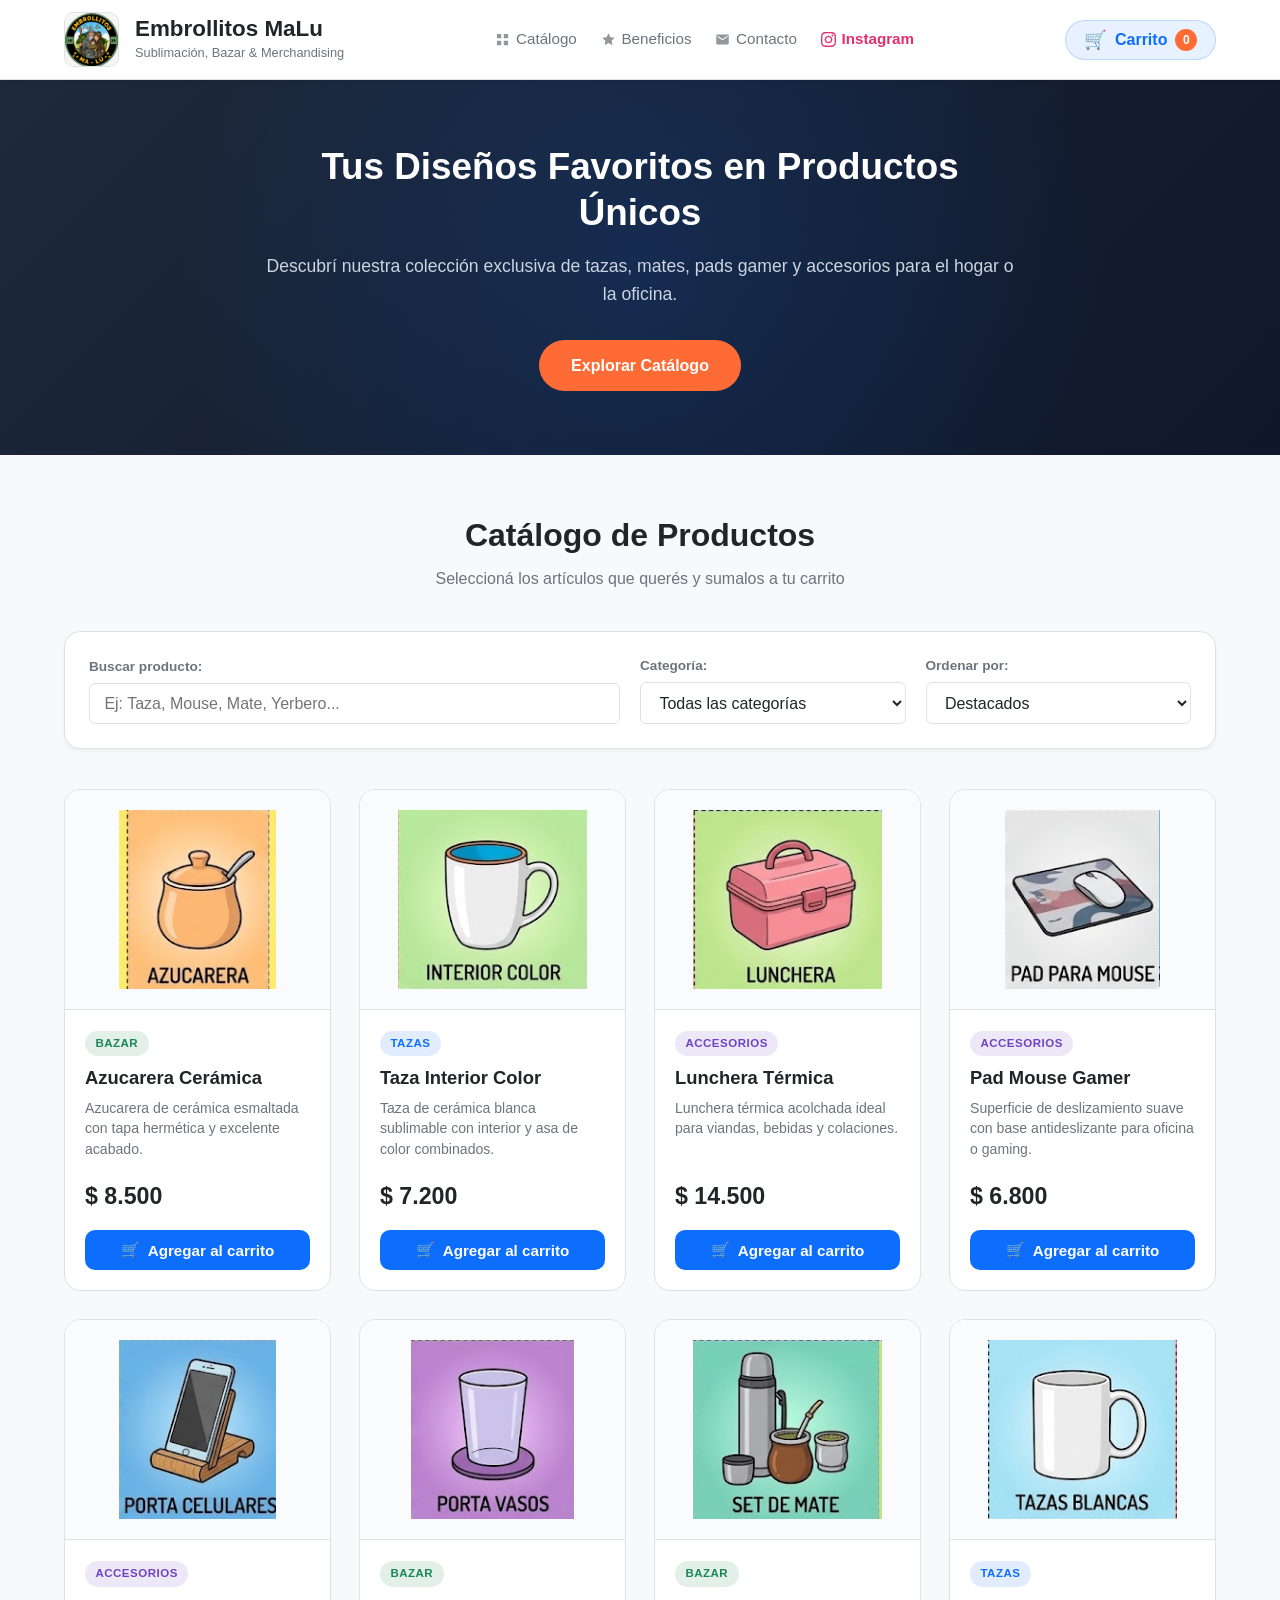
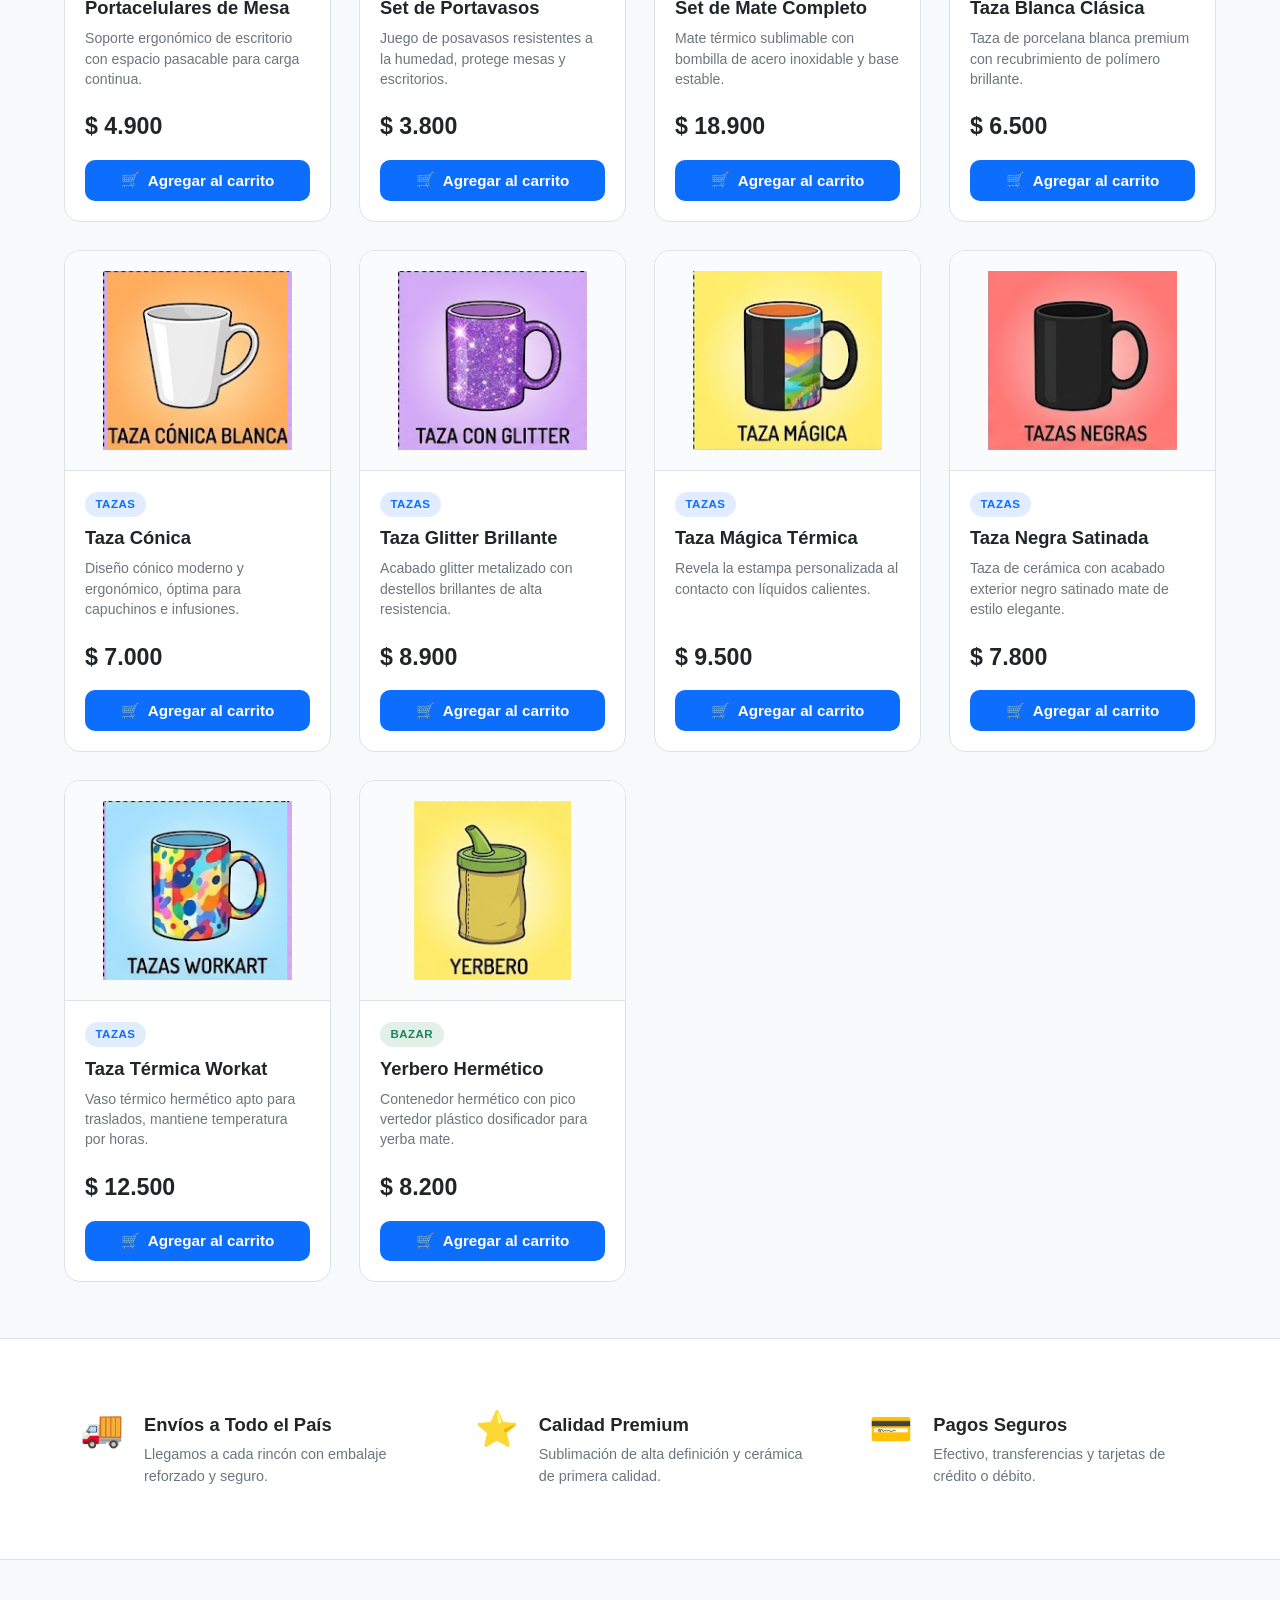
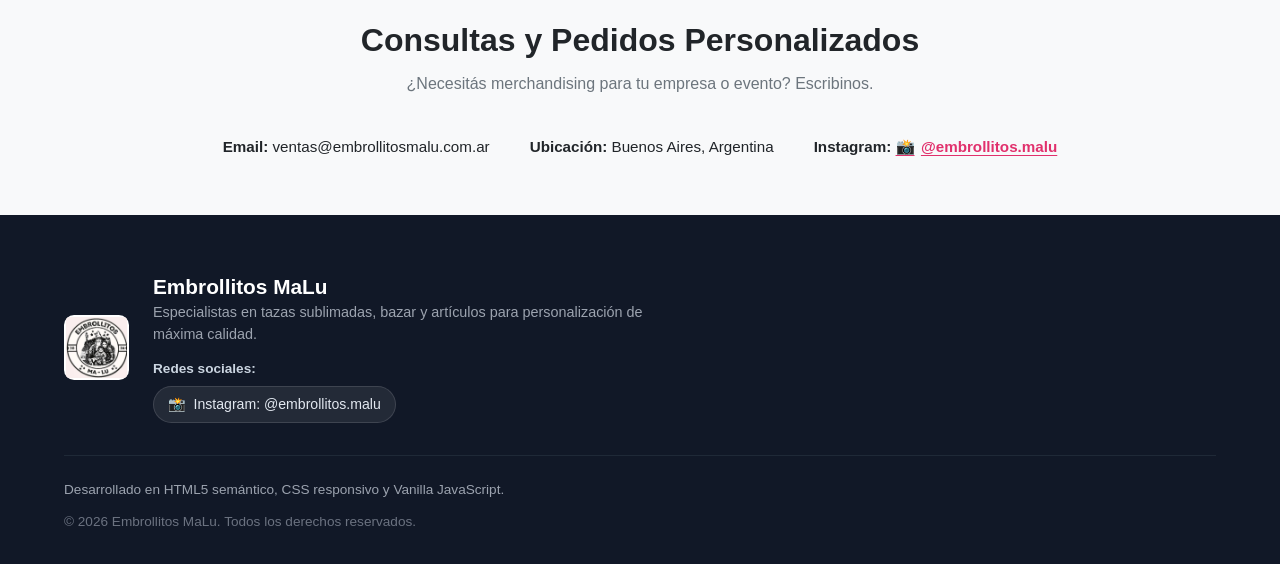
==== commit 16bf4c81: "fix footer" ====
--- a/index.html
+++ b/index.html
@@ -389,7 +389,6 @@
             </div>
 
             <div class="footer__creditos">
-                <p class="footer__texto">Trabajo Práctico Frontend - Programación III - División 131</p>
                 <p class="footer__texto">Desarrollado en HTML5 semántico, CSS responsivo y Vanilla JavaScript.</p>
                 <p class="footer__copyright">&copy; 2026 Embrollitos MaLu. Todos los derechos reservados.</p>
             </div>
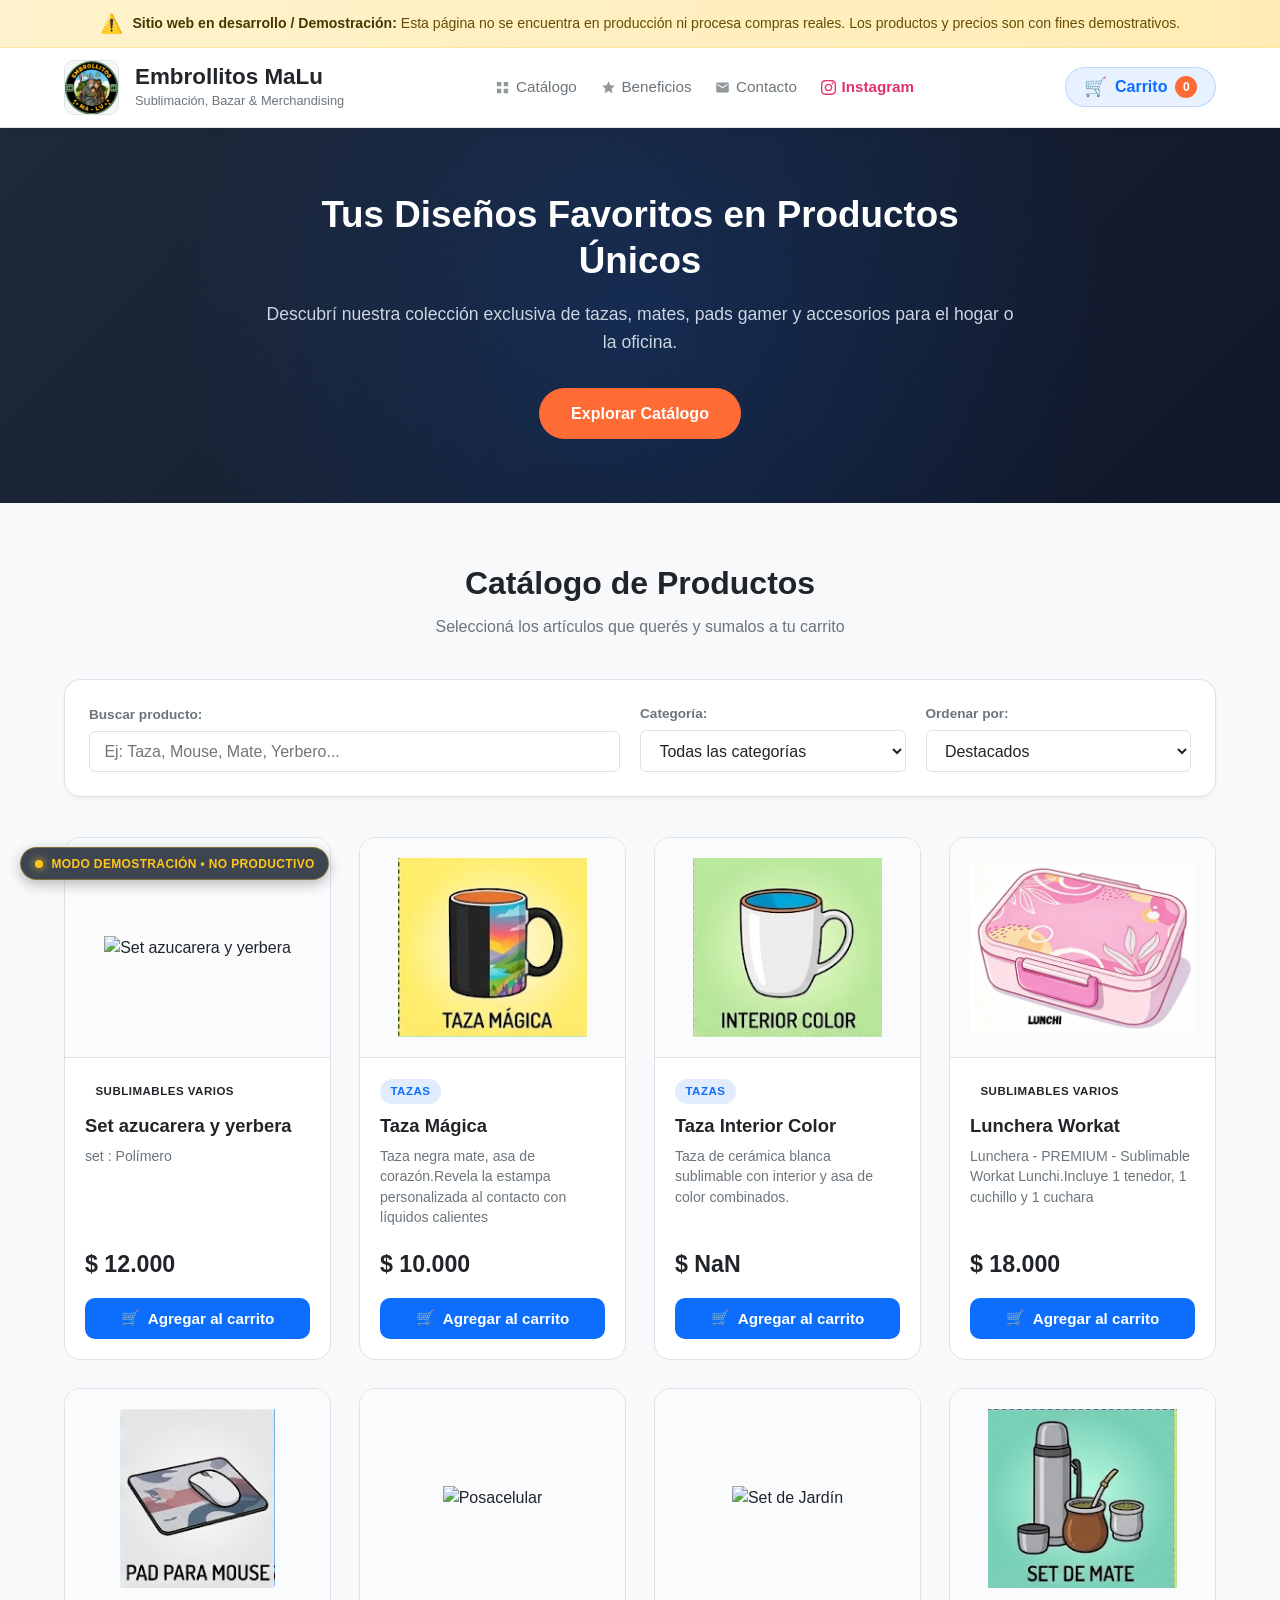
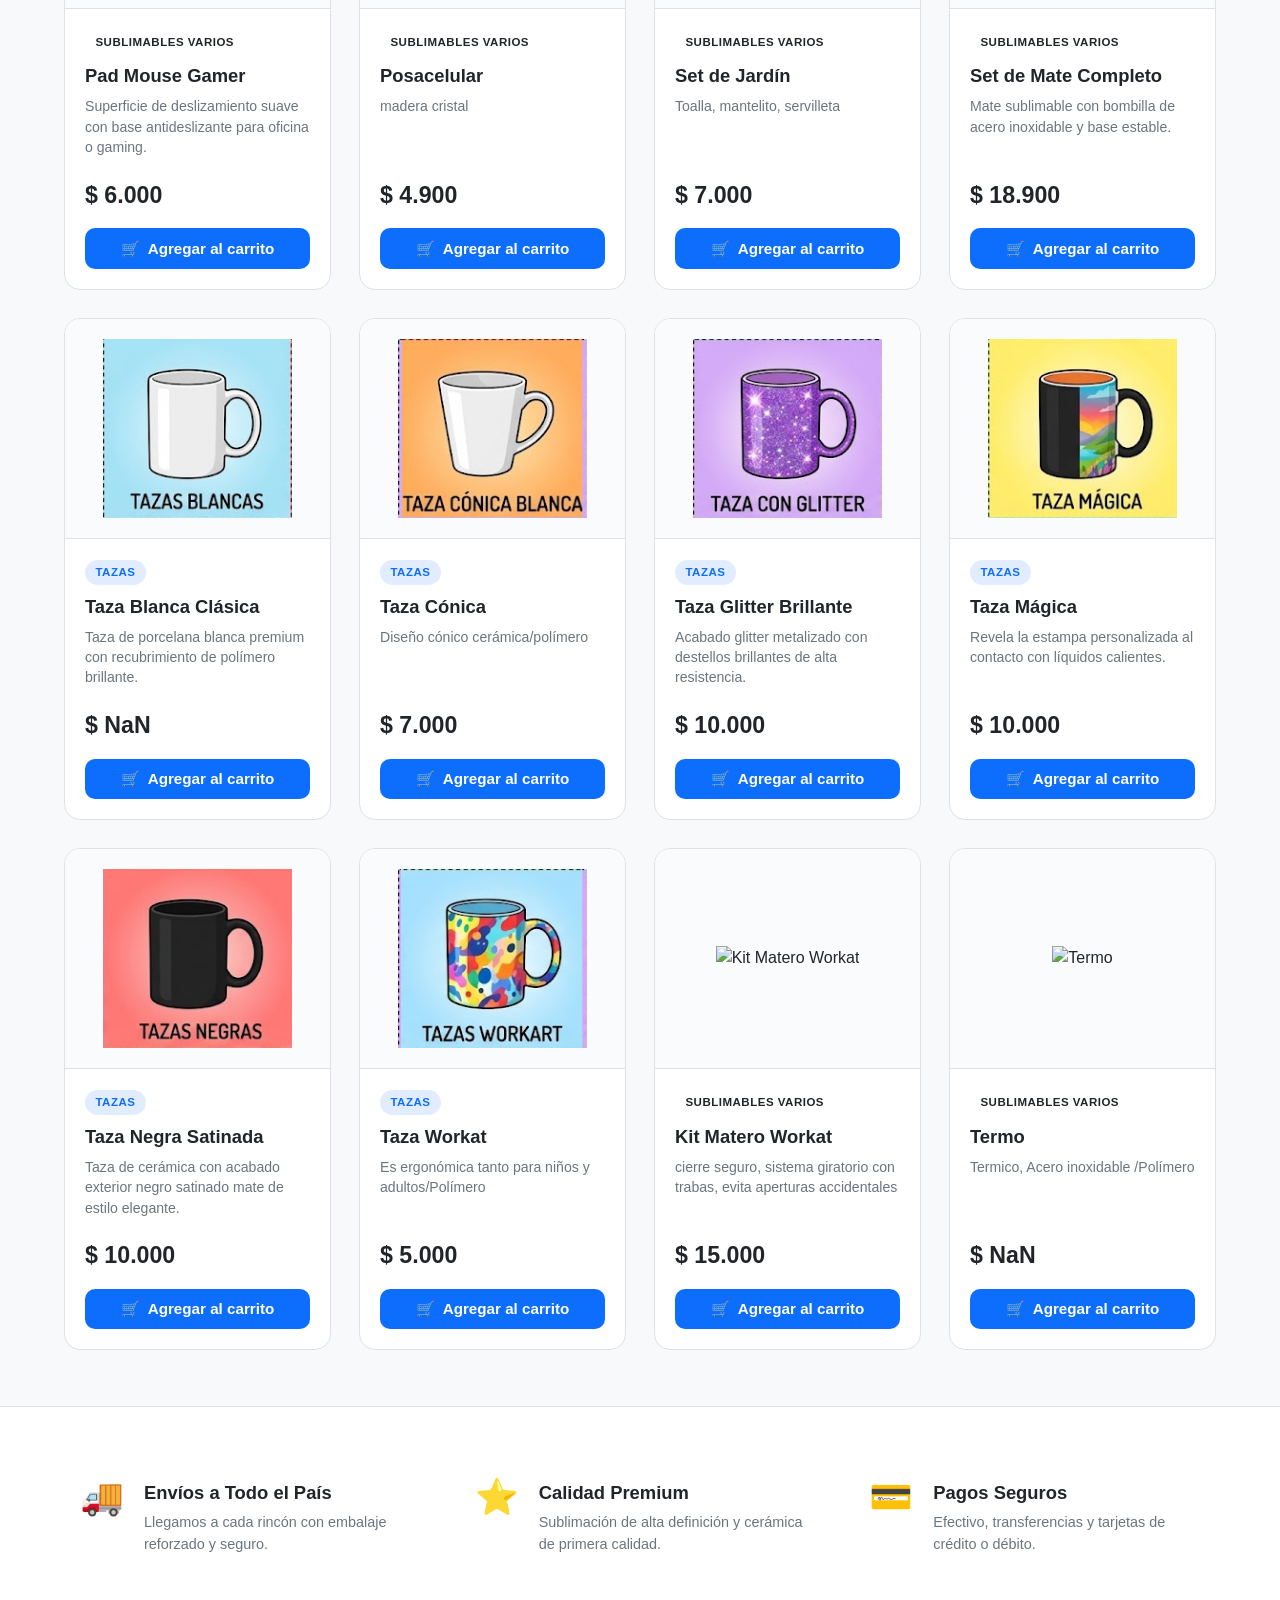
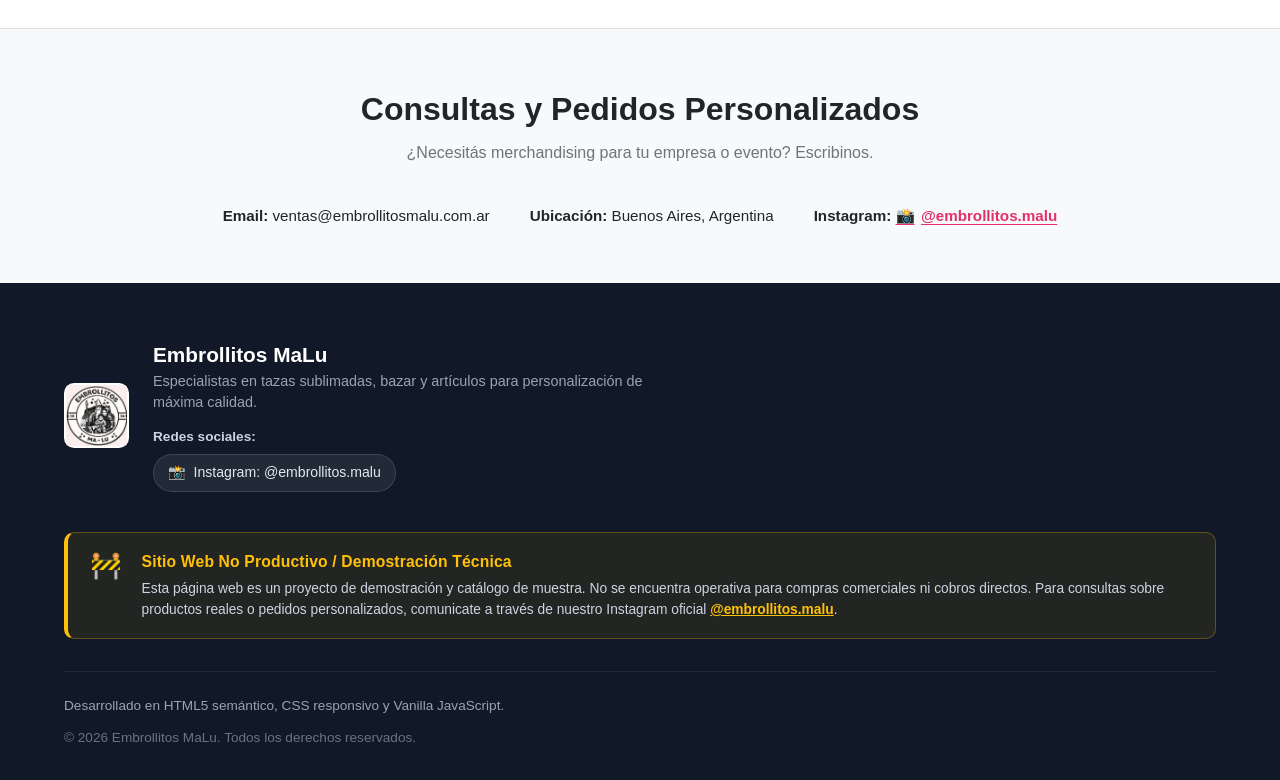
==== commit 2e0df268: "add banner" ====
--- a/index.html
+++ b/index.html
@@ -8,10 +8,21 @@
     <link rel="icon" type="image/png" href="logo_blancoNegro_transparente.png">
     <!-- Estilos CSS externos -->
     <link rel="stylesheet" href="css/styles.css">
-    <!-- Script Vanilla JavaScript diferido -->
+    <!-- Scripts Vanilla JavaScript diferidos -->
+    <script defer src="js/productos.js"></script>
     <script defer src="js/main.js"></script>
 </head>
 <body>
+
+    <!-- Banner superior de aviso: Sitio no productivo / Demostración -->
+    <div class="banner-aviso" role="region" aria-label="Aviso de sitio en desarrollo">
+        <div class="banner-aviso__contenedor">
+            <span class="banner-aviso__icono" aria-hidden="true">⚠️</span>
+            <p class="banner-aviso__texto">
+                <strong>Sitio web en desarrollo / Demostración:</strong> Esta página no se encuentra en producción ni procesa compras reales. Los productos y precios son con fines demostrativos.
+            </p>
+        </div>
+    </div>
 
     <!-- Encabezado semántico principal -->
     <header class="header">
@@ -388,6 +399,18 @@
                 </div>
             </div>
 
+            <!-- Aclaración de sitio no productivo -->
+            <div class="footer__aviso-no-productivo">
+                <div class="footer__aviso-icono" aria-hidden="true">🚧</div>
+                <div class="footer__aviso-contenido">
+                    <p class="footer__aviso-titulo">Sitio Web No Productivo / Demostración Técnica</p>
+                    <p class="footer__aviso-descripcion">
+                        Esta página web es un proyecto de demostración y catálogo de muestra. No se encuentra operativa para compras comerciales ni cobros directos. Para consultas sobre productos reales o pedidos personalizados, comunicate a través de nuestro Instagram oficial 
+                        <a href="https://www.instagram.com/embrollitos.malu/" target="_blank" rel="noopener noreferrer" class="footer__aviso-enlace">@embrollitos.malu</a>.
+                    </p>
+                </div>
+            </div>
+
             <div class="footer__creditos">
                 <p class="footer__texto">Desarrollado en HTML5 semántico, CSS responsivo y Vanilla JavaScript.</p>
                 <p class="footer__copyright">&copy; 2026 Embrollitos MaLu. Todos los derechos reservados.</p>
@@ -396,5 +419,11 @@
         </div>
     </footer>
 
+    <!-- Marca de agua / Badge flotante de estado -->
+    <div class="marca-agua" aria-hidden="true">
+        <span class="marca-agua__punto"></span>
+        <span class="marca-agua__texto">Modo Demostración &bull; No Productivo</span>
+    </div>
+
 </body>
 </html>
--- a/css/styles.css
+++ b/css/styles.css
@@ -1336,6 +1336,146 @@
 }
 
 /* ==========================================================================
+   Banner Superior de Aviso (Sitio No Productivo)
+   ========================================================================== */
+.banner-aviso {
+    background: linear-gradient(90deg, #fff3cd 0%, #ffecb5 100%);
+    color: #664d03;
+    border-bottom: 1px solid #ffe69c;
+    font-size: 0.88rem;
+    padding: 0.6rem 1rem;
+    text-align: center;
+    position: relative;
+    z-index: 101;
+}
+
+.banner-aviso__contenedor {
+    display: flex;
+    align-items: center;
+    justify-content: center;
+    gap: 0.6rem;
+    max-width: 1200px;
+    margin: 0 auto;
+}
+
+.banner-aviso__icono {
+    font-size: 1.15rem;
+    flex-shrink: 0;
+}
+
+.banner-aviso__texto {
+    line-height: 1.4;
+    margin: 0;
+}
+
+.banner-aviso__texto strong {
+    color: #493601;
+    font-weight: 700;
+}
+
+/* ==========================================================================
+   Aclaración de Sitio No Productivo en el Footer
+   ========================================================================== */
+.footer__aviso-no-productivo {
+    display: flex;
+    align-items: flex-start;
+    gap: 1.25rem;
+    background: rgba(255, 193, 7, 0.08);
+    border: 1px solid rgba(255, 193, 7, 0.28);
+    border-left: 4px solid #ffc107;
+    padding: 1.1rem 1.35rem;
+    border-radius: var(--radio-md);
+    color: #e2e8f0;
+    margin-top: 0.5rem;
+}
+
+.footer__aviso-icono {
+    font-size: 1.6rem;
+    line-height: 1;
+    flex-shrink: 0;
+    margin-top: 0.15rem;
+}
+
+.footer__aviso-contenido {
+    display: flex;
+    flex-direction: column;
+    gap: 0.35rem;
+}
+
+.footer__aviso-titulo {
+    font-size: 0.98rem;
+    font-weight: 700;
+    color: #ffc107;
+    letter-spacing: 0.01em;
+}
+
+.footer__aviso-descripcion {
+    font-size: 0.86rem;
+    color: #cbd5e1;
+    line-height: 1.5;
+}
+
+.footer__aviso-enlace {
+    color: #ffc107;
+    text-decoration: underline;
+    font-weight: 600;
+    transition: color var(--transicion-rapida);
+}
+
+.footer__aviso-enlace:hover {
+    color: #ffffff;
+}
+
+/* ==========================================================================
+   Marca de Agua / Badge Flotante (Watermark)
+   ========================================================================== */
+.marca-agua {
+    position: fixed;
+    bottom: 1.25rem;
+    left: 1.25rem;
+    z-index: 950;
+    display: inline-flex;
+    align-items: center;
+    gap: 0.55rem;
+    background-color: rgba(17, 24, 39, 0.88);
+    backdrop-filter: blur(8px);
+    -webkit-backdrop-filter: blur(8px);
+    color: #ffc107;
+    border: 1px solid rgba(255, 193, 7, 0.35);
+    padding: 0.4rem 0.85rem;
+    border-radius: var(--radio-full);
+    font-size: 0.75rem;
+    font-weight: 600;
+    letter-spacing: 0.03em;
+    text-transform: uppercase;
+    box-shadow: 0 4px 14px rgba(0, 0, 0, 0.3);
+    pointer-events: none;
+    user-select: none;
+    opacity: 0.92;
+    transition: opacity var(--transicion-normal);
+}
+
+.marca-agua__punto {
+    width: 8px;
+    height: 8px;
+    background-color: #ffc107;
+    border-radius: 50%;
+    box-shadow: 0 0 8px #ffc107;
+    animation: pulso-aviso 2s infinite ease-in-out;
+}
+
+@keyframes pulso-aviso {
+    0%, 100% {
+        opacity: 1;
+        transform: scale(1);
+    }
+    50% {
+        opacity: 0.45;
+        transform: scale(0.8);
+    }
+}
+
+/* ==========================================================================
    Diseño Responsivo (Media Queries)
    ========================================================================== */
 @media (max-width: 900px) {
@@ -1389,4 +1529,22 @@
     .carrito-drawer__panel {
         max-width: 100%;
     }
-}
+
+    .banner-aviso {
+        font-size: 0.8rem;
+        padding: 0.5rem 0.75rem;
+    }
+
+    .marca-agua {
+        bottom: 0.75rem;
+        left: 0.75rem;
+        padding: 0.3rem 0.65rem;
+        font-size: 0.68rem;
+    }
+
+    .footer__aviso-no-productivo {
+        flex-direction: column;
+        gap: 0.5rem;
+        padding: 0.9rem 1rem;
+    }
+}
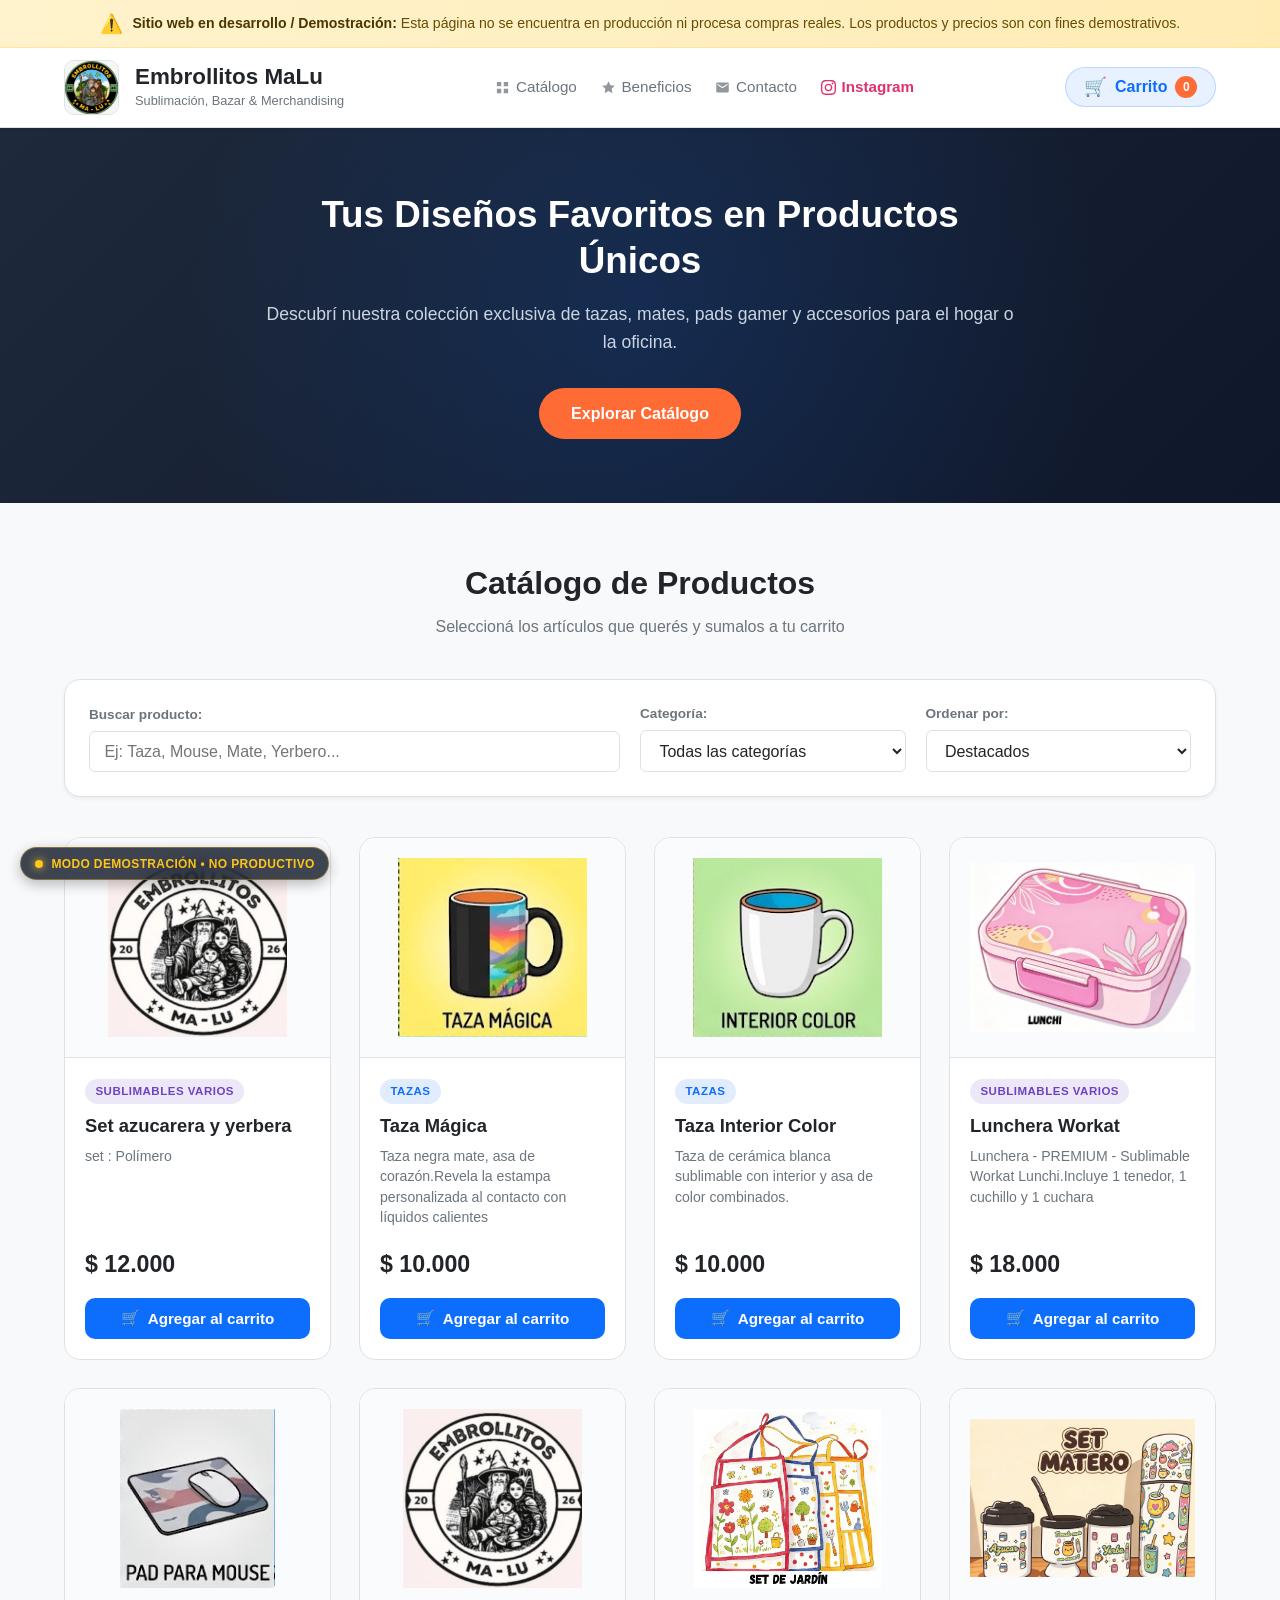
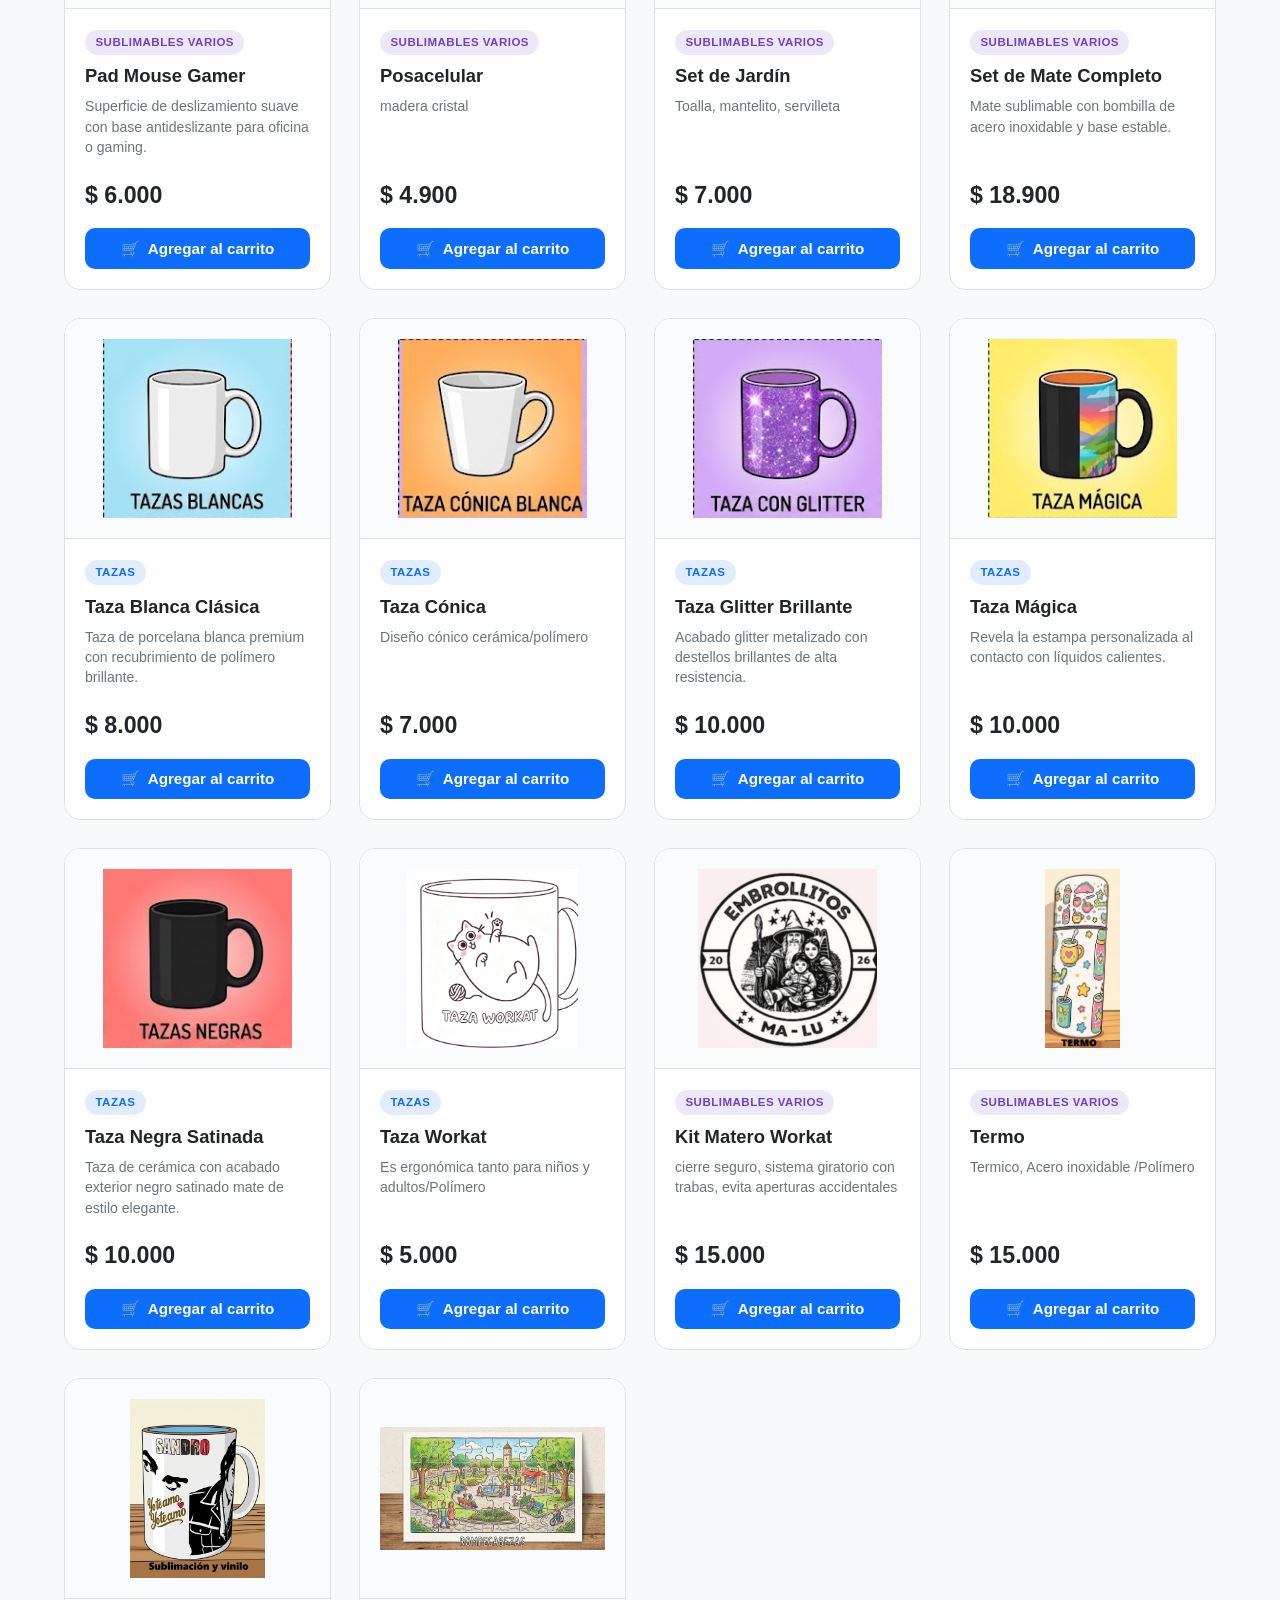
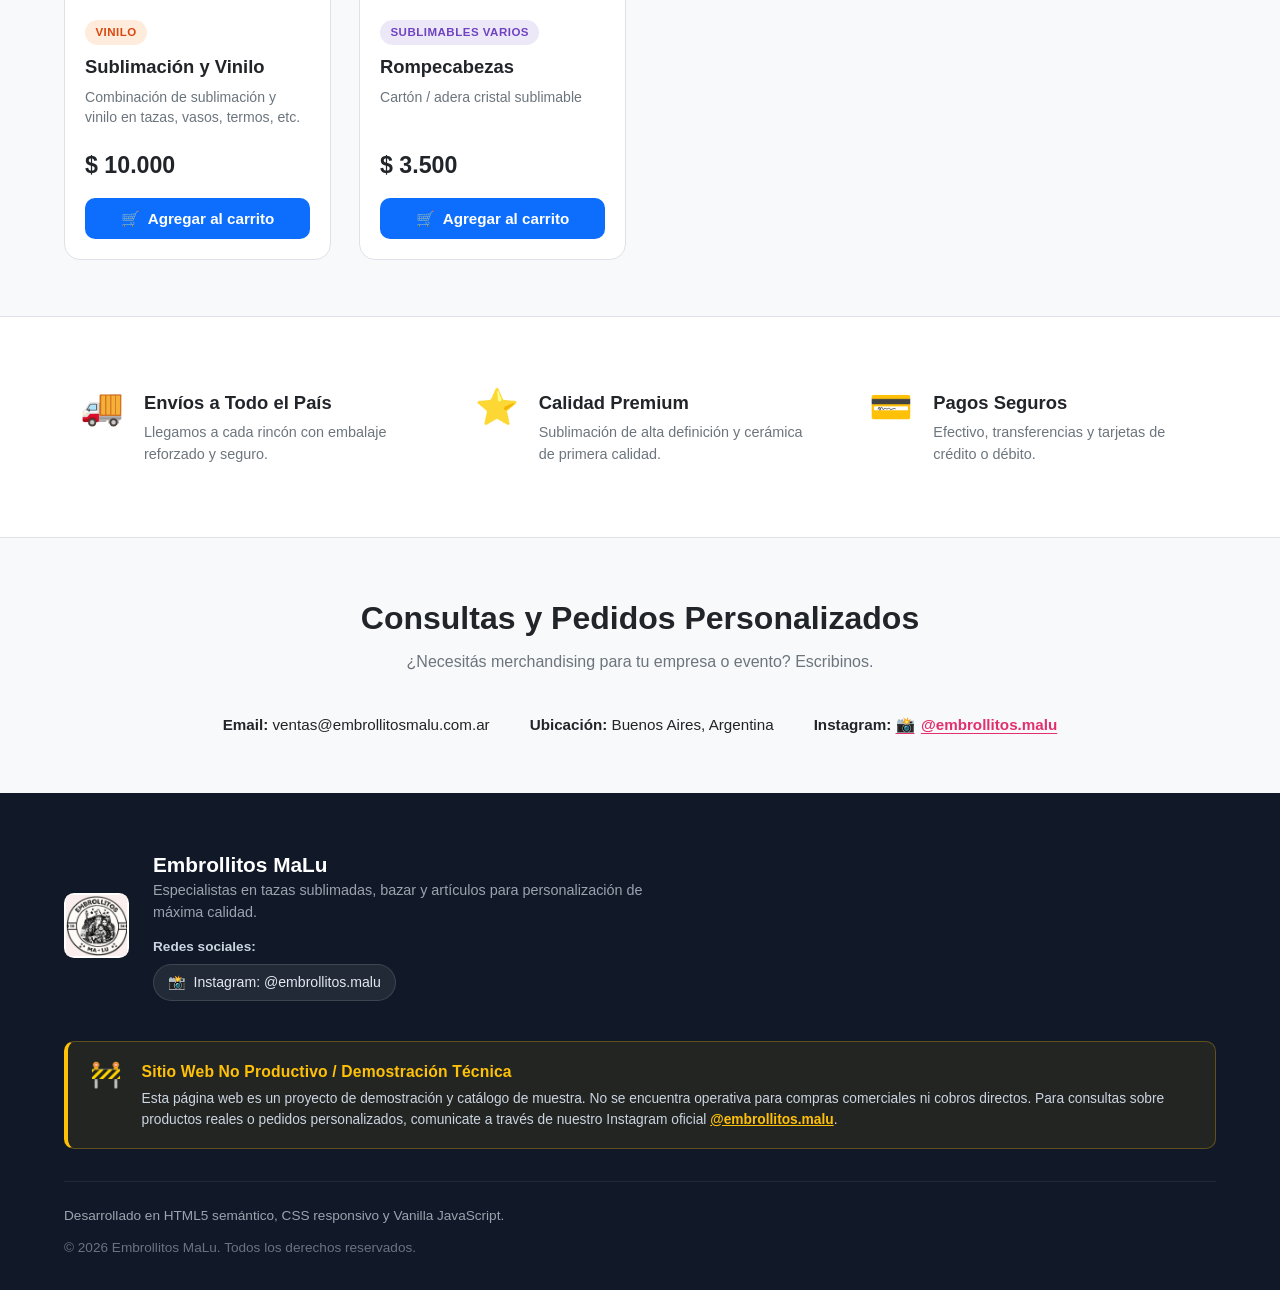
==== commit c5c4a422: "add new productos file" ====
--- a/index.html
+++ b/index.html
@@ -136,9 +136,9 @@
                             <div class="filtros__select-wrapper">
                                 <select id="select-categoria" class="filtros__select">
                                     <option value="todas">Todas las categorías</option>
+                                    <option value="Sublimables varios">Sublimables varios</option>
                                     <option value="Tazas">Tazas</option>
-                                    <option value="Bazar">Bazar</option>
-                                    <option value="Accesorios">Accesorios</option>
+                                    <option value="Vinilo">Vinilo</option>
                                 </select>
                             </div>
                         </div>
--- a/css/styles.css
+++ b/css/styles.css
@@ -470,6 +470,8 @@
     letter-spacing: 0.5px;
     padding: 0.25rem 0.65rem;
     border-radius: var(--radio-full);
+    background-color: rgba(13, 110, 253, 0.12);
+    color: var(--color-primario);
 }
 
 .badge-categoria--tazas {
@@ -482,9 +484,16 @@
     color: var(--cat-bazar);
 }
 
-.badge-categoria--accesorios {
+.badge-categoria--accesorios,
+.badge-categoria--sublimables-varios,
+.badge-categoria--sublimablesvarios {
     background-color: rgba(111, 66, 193, 0.12);
     color: var(--cat-accesorios);
+}
+
+.badge-categoria--vinilo {
+    background-color: rgba(253, 126, 20, 0.15);
+    color: #d9480f;
 }
 
 .card-producto__titulo {
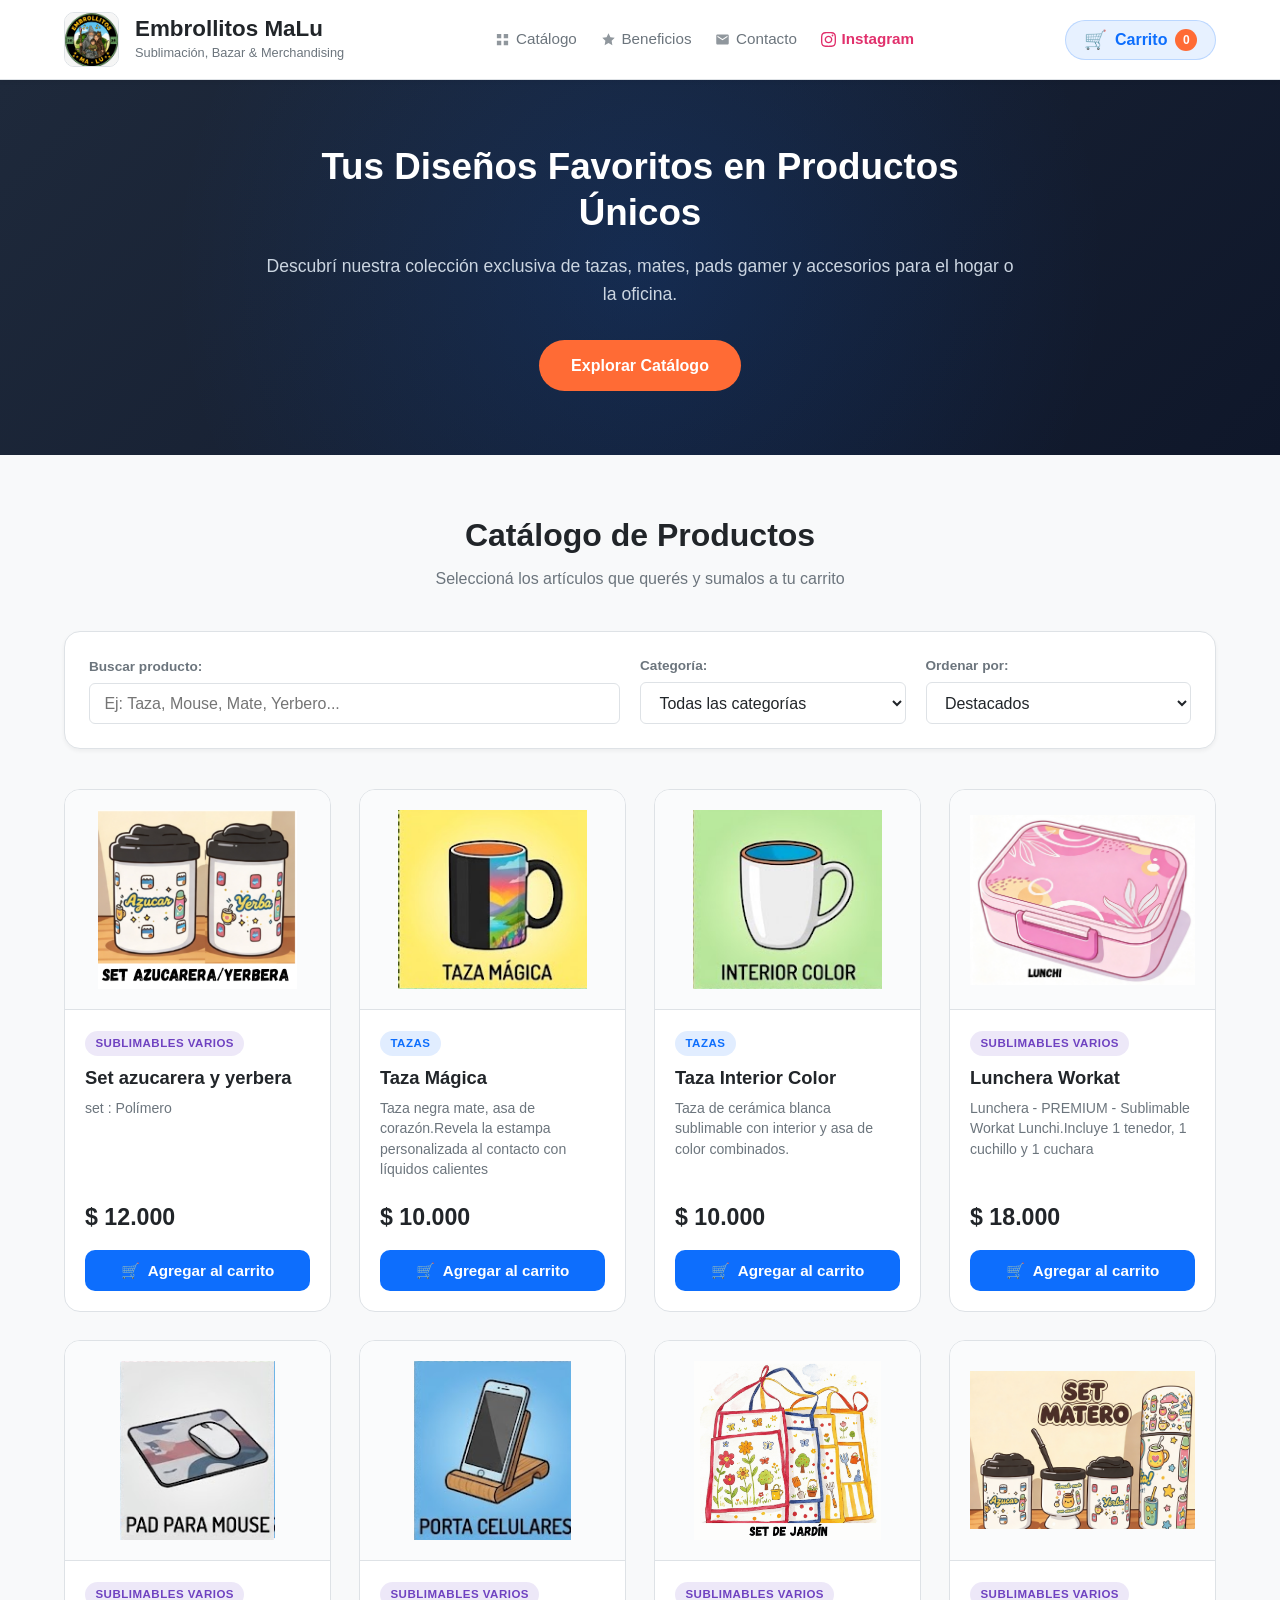
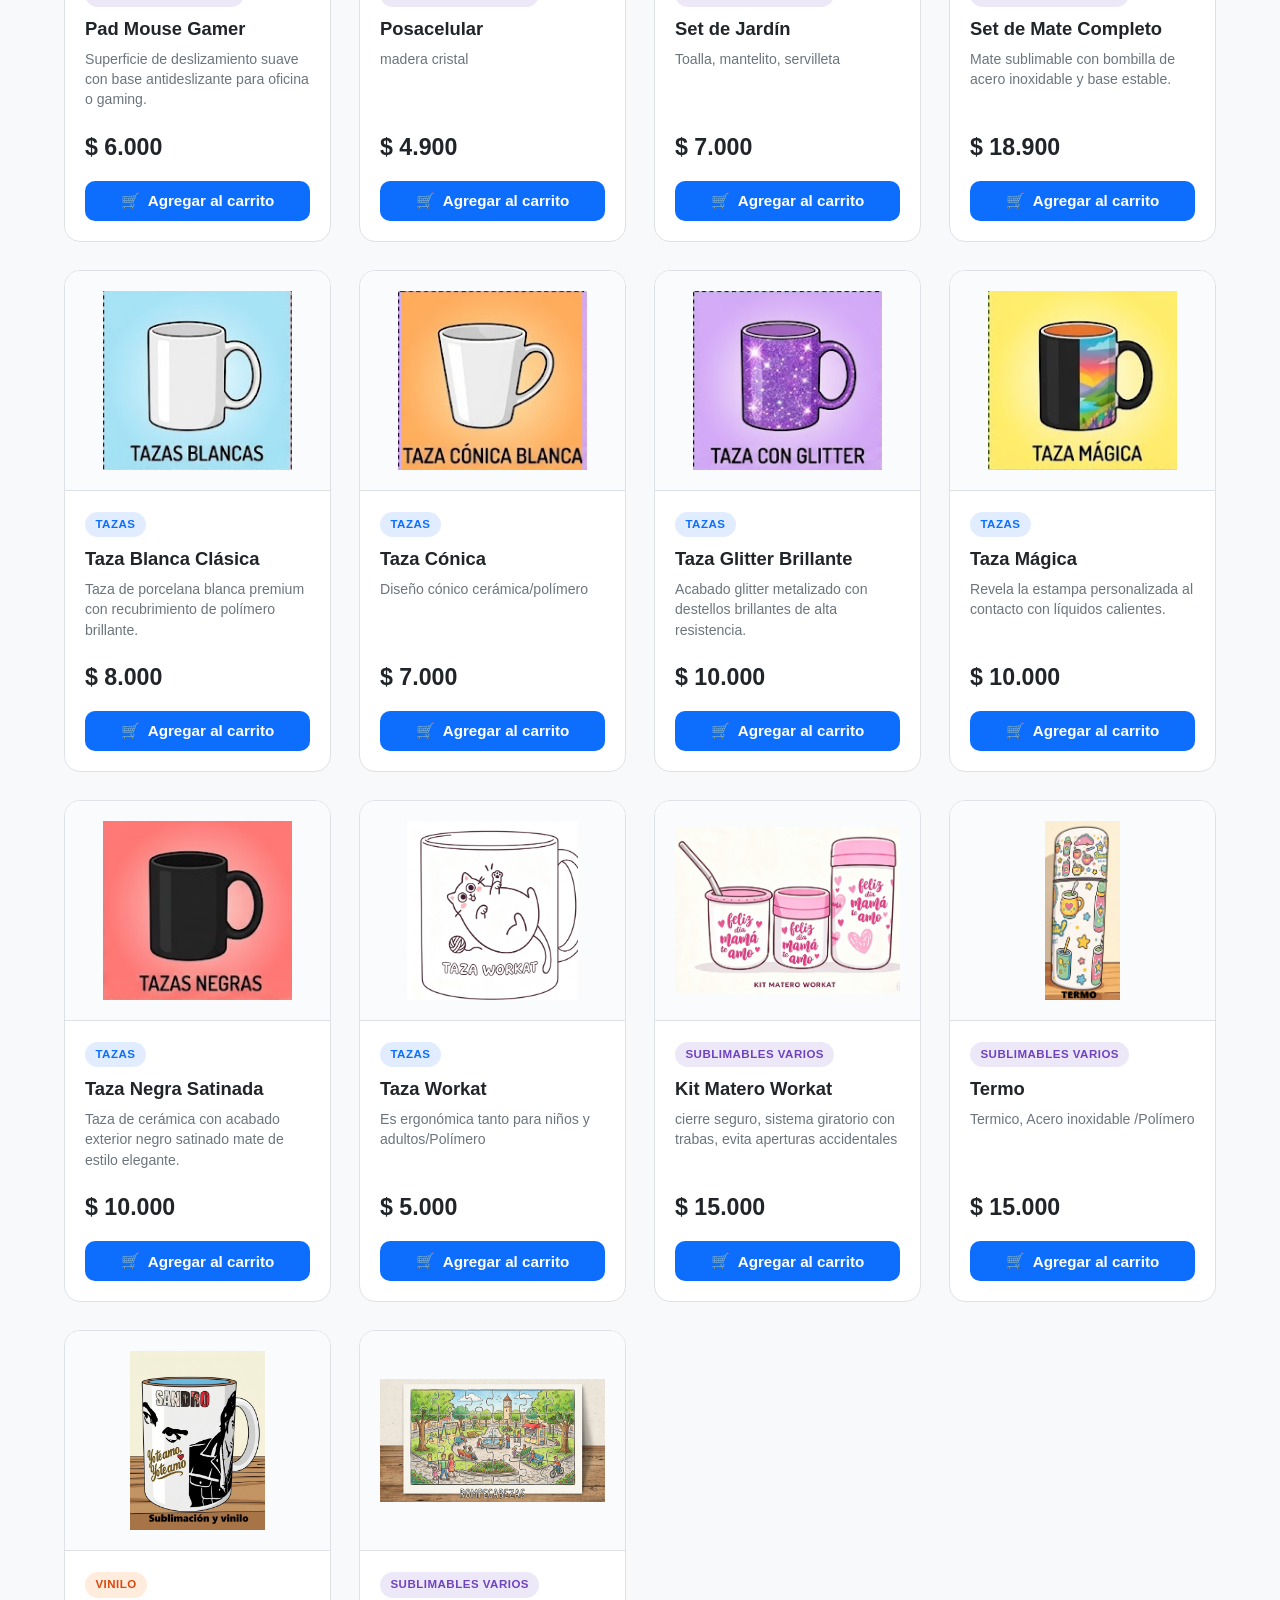
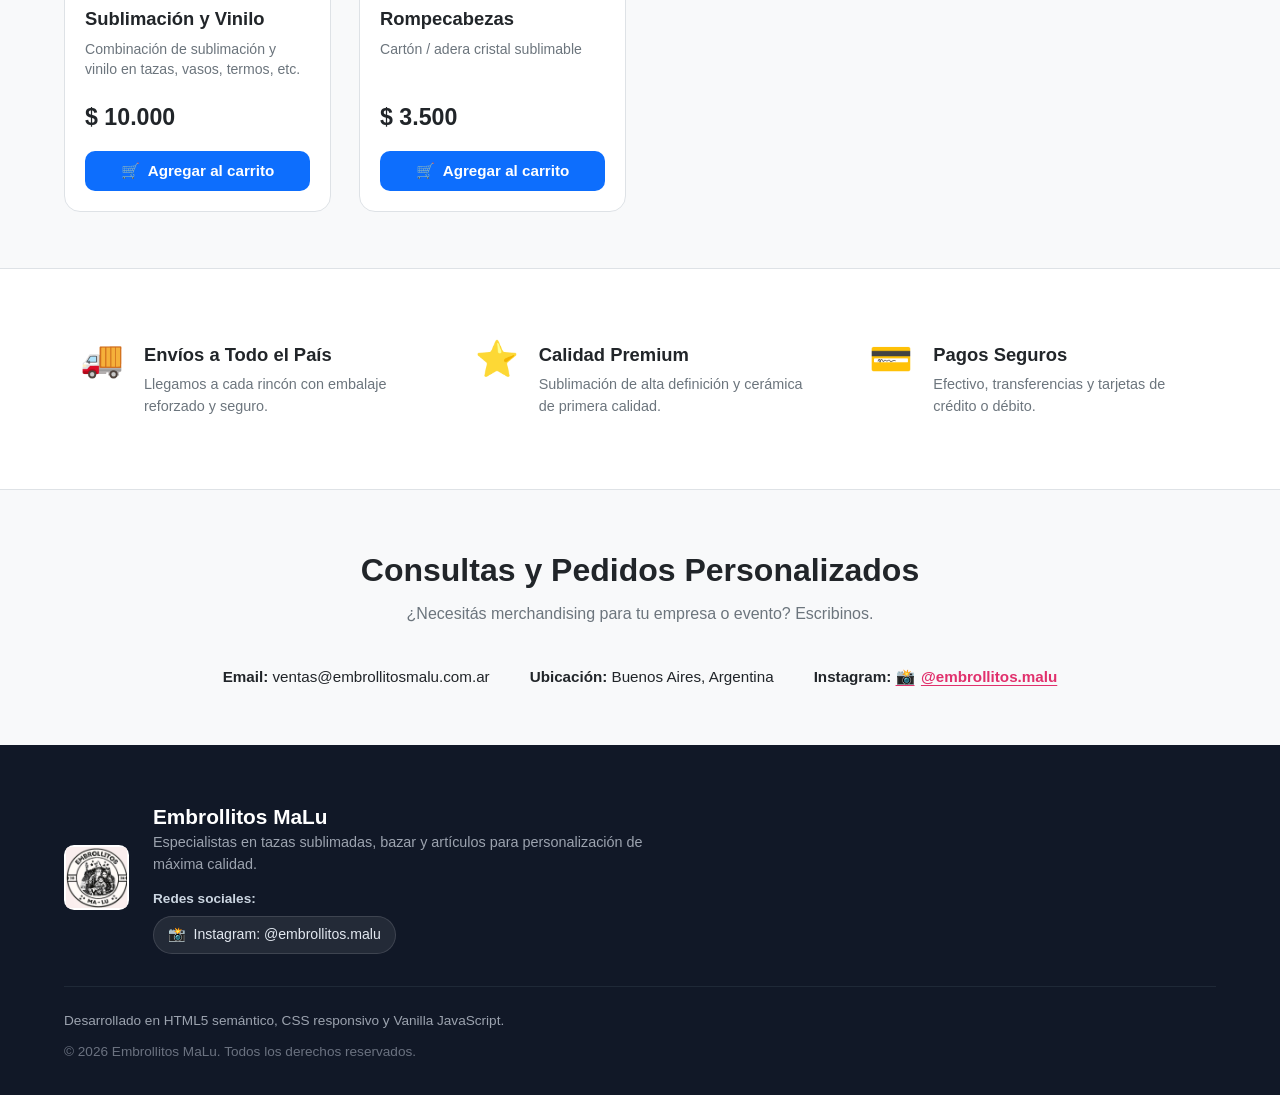
==== commit 372f24a3: "remove sitio de pruebas and fix redirect" ====
--- a/index.html
+++ b/index.html
@@ -14,15 +14,6 @@
 </head>
 <body>
 
-    <!-- Banner superior de aviso: Sitio no productivo / Demostración -->
-    <div class="banner-aviso" role="region" aria-label="Aviso de sitio en desarrollo">
-        <div class="banner-aviso__contenedor">
-            <span class="banner-aviso__icono" aria-hidden="true">⚠️</span>
-            <p class="banner-aviso__texto">
-                <strong>Sitio web en desarrollo / Demostración:</strong> Esta página no se encuentra en producción ni procesa compras reales. Los productos y precios son con fines demostrativos.
-            </p>
-        </div>
-    </div>
 
     <!-- Encabezado semántico principal -->
     <header class="header">
@@ -348,7 +339,7 @@
             </div>
             <h3 id="modal-titulo" class="modal__titulo">¡Pedido Listo para Instagram!</h3>
             <p id="modal-mensaje" class="modal__descripcion">
-                Copiamos automáticamente el detalle de tu compra al portapapeles y preparamos el chat de Instagram para que puedas enviarlo directamente a <strong>@embrollitos.malu</strong>.
+                Copiamos automáticamente el detalle de tu pedido al portapapeles. Podés revisarlo a continuación y presionar el botón para abrir el chat de Instagram y enviárnoslo directamente a <strong>@embrollitos.malu</strong>.
             </p>
             <div class="modal__resumen-caja" id="modal-resumen">
                 <!-- Resumen de confirmación inyectado por JS -->
@@ -398,19 +389,6 @@
                     </div>
                 </div>
             </div>
-
-            <!-- Aclaración de sitio no productivo -->
-            <div class="footer__aviso-no-productivo">
-                <div class="footer__aviso-icono" aria-hidden="true">🚧</div>
-                <div class="footer__aviso-contenido">
-                    <p class="footer__aviso-titulo">Sitio Web No Productivo / Demostración Técnica</p>
-                    <p class="footer__aviso-descripcion">
-                        Esta página web es un proyecto de demostración y catálogo de muestra. No se encuentra operativa para compras comerciales ni cobros directos. Para consultas sobre productos reales o pedidos personalizados, comunicate a través de nuestro Instagram oficial 
-                        <a href="https://www.instagram.com/embrollitos.malu/" target="_blank" rel="noopener noreferrer" class="footer__aviso-enlace">@embrollitos.malu</a>.
-                    </p>
-                </div>
-            </div>
-
             <div class="footer__creditos">
                 <p class="footer__texto">Desarrollado en HTML5 semántico, CSS responsivo y Vanilla JavaScript.</p>
                 <p class="footer__copyright">&copy; 2026 Embrollitos MaLu. Todos los derechos reservados.</p>
@@ -418,12 +396,5 @@
 
         </div>
     </footer>
-
-    <!-- Marca de agua / Badge flotante de estado -->
-    <div class="marca-agua" aria-hidden="true">
-        <span class="marca-agua__punto"></span>
-        <span class="marca-agua__texto">Modo Demostración &bull; No Productivo</span>
-    </div>
-
 </body>
 </html>
--- a/css/styles.css
+++ b/css/styles.css
@@ -1344,145 +1344,6 @@
     margin-top: 0.35rem;
 }
 
-/* ==========================================================================
-   Banner Superior de Aviso (Sitio No Productivo)
-   ========================================================================== */
-.banner-aviso {
-    background: linear-gradient(90deg, #fff3cd 0%, #ffecb5 100%);
-    color: #664d03;
-    border-bottom: 1px solid #ffe69c;
-    font-size: 0.88rem;
-    padding: 0.6rem 1rem;
-    text-align: center;
-    position: relative;
-    z-index: 101;
-}
-
-.banner-aviso__contenedor {
-    display: flex;
-    align-items: center;
-    justify-content: center;
-    gap: 0.6rem;
-    max-width: 1200px;
-    margin: 0 auto;
-}
-
-.banner-aviso__icono {
-    font-size: 1.15rem;
-    flex-shrink: 0;
-}
-
-.banner-aviso__texto {
-    line-height: 1.4;
-    margin: 0;
-}
-
-.banner-aviso__texto strong {
-    color: #493601;
-    font-weight: 700;
-}
-
-/* ==========================================================================
-   Aclaración de Sitio No Productivo en el Footer
-   ========================================================================== */
-.footer__aviso-no-productivo {
-    display: flex;
-    align-items: flex-start;
-    gap: 1.25rem;
-    background: rgba(255, 193, 7, 0.08);
-    border: 1px solid rgba(255, 193, 7, 0.28);
-    border-left: 4px solid #ffc107;
-    padding: 1.1rem 1.35rem;
-    border-radius: var(--radio-md);
-    color: #e2e8f0;
-    margin-top: 0.5rem;
-}
-
-.footer__aviso-icono {
-    font-size: 1.6rem;
-    line-height: 1;
-    flex-shrink: 0;
-    margin-top: 0.15rem;
-}
-
-.footer__aviso-contenido {
-    display: flex;
-    flex-direction: column;
-    gap: 0.35rem;
-}
-
-.footer__aviso-titulo {
-    font-size: 0.98rem;
-    font-weight: 700;
-    color: #ffc107;
-    letter-spacing: 0.01em;
-}
-
-.footer__aviso-descripcion {
-    font-size: 0.86rem;
-    color: #cbd5e1;
-    line-height: 1.5;
-}
-
-.footer__aviso-enlace {
-    color: #ffc107;
-    text-decoration: underline;
-    font-weight: 600;
-    transition: color var(--transicion-rapida);
-}
-
-.footer__aviso-enlace:hover {
-    color: #ffffff;
-}
-
-/* ==========================================================================
-   Marca de Agua / Badge Flotante (Watermark)
-   ========================================================================== */
-.marca-agua {
-    position: fixed;
-    bottom: 1.25rem;
-    left: 1.25rem;
-    z-index: 950;
-    display: inline-flex;
-    align-items: center;
-    gap: 0.55rem;
-    background-color: rgba(17, 24, 39, 0.88);
-    backdrop-filter: blur(8px);
-    -webkit-backdrop-filter: blur(8px);
-    color: #ffc107;
-    border: 1px solid rgba(255, 193, 7, 0.35);
-    padding: 0.4rem 0.85rem;
-    border-radius: var(--radio-full);
-    font-size: 0.75rem;
-    font-weight: 600;
-    letter-spacing: 0.03em;
-    text-transform: uppercase;
-    box-shadow: 0 4px 14px rgba(0, 0, 0, 0.3);
-    pointer-events: none;
-    user-select: none;
-    opacity: 0.92;
-    transition: opacity var(--transicion-normal);
-}
-
-.marca-agua__punto {
-    width: 8px;
-    height: 8px;
-    background-color: #ffc107;
-    border-radius: 50%;
-    box-shadow: 0 0 8px #ffc107;
-    animation: pulso-aviso 2s infinite ease-in-out;
-}
-
-@keyframes pulso-aviso {
-    0%, 100% {
-        opacity: 1;
-        transform: scale(1);
-    }
-    50% {
-        opacity: 0.45;
-        transform: scale(0.8);
-    }
-}
 
 /* ==========================================================================
    Diseño Responsivo (Media Queries)
@@ -1539,21 +1400,5 @@
         max-width: 100%;
     }
 
-    .banner-aviso {
-        font-size: 0.8rem;
-        padding: 0.5rem 0.75rem;
-    }
-
-    .marca-agua {
-        bottom: 0.75rem;
-        left: 0.75rem;
-        padding: 0.3rem 0.65rem;
-        font-size: 0.68rem;
-    }
-
-    .footer__aviso-no-productivo {
-        flex-direction: column;
-        gap: 0.5rem;
-        padding: 0.9rem 1rem;
-    }
-}
+
+}
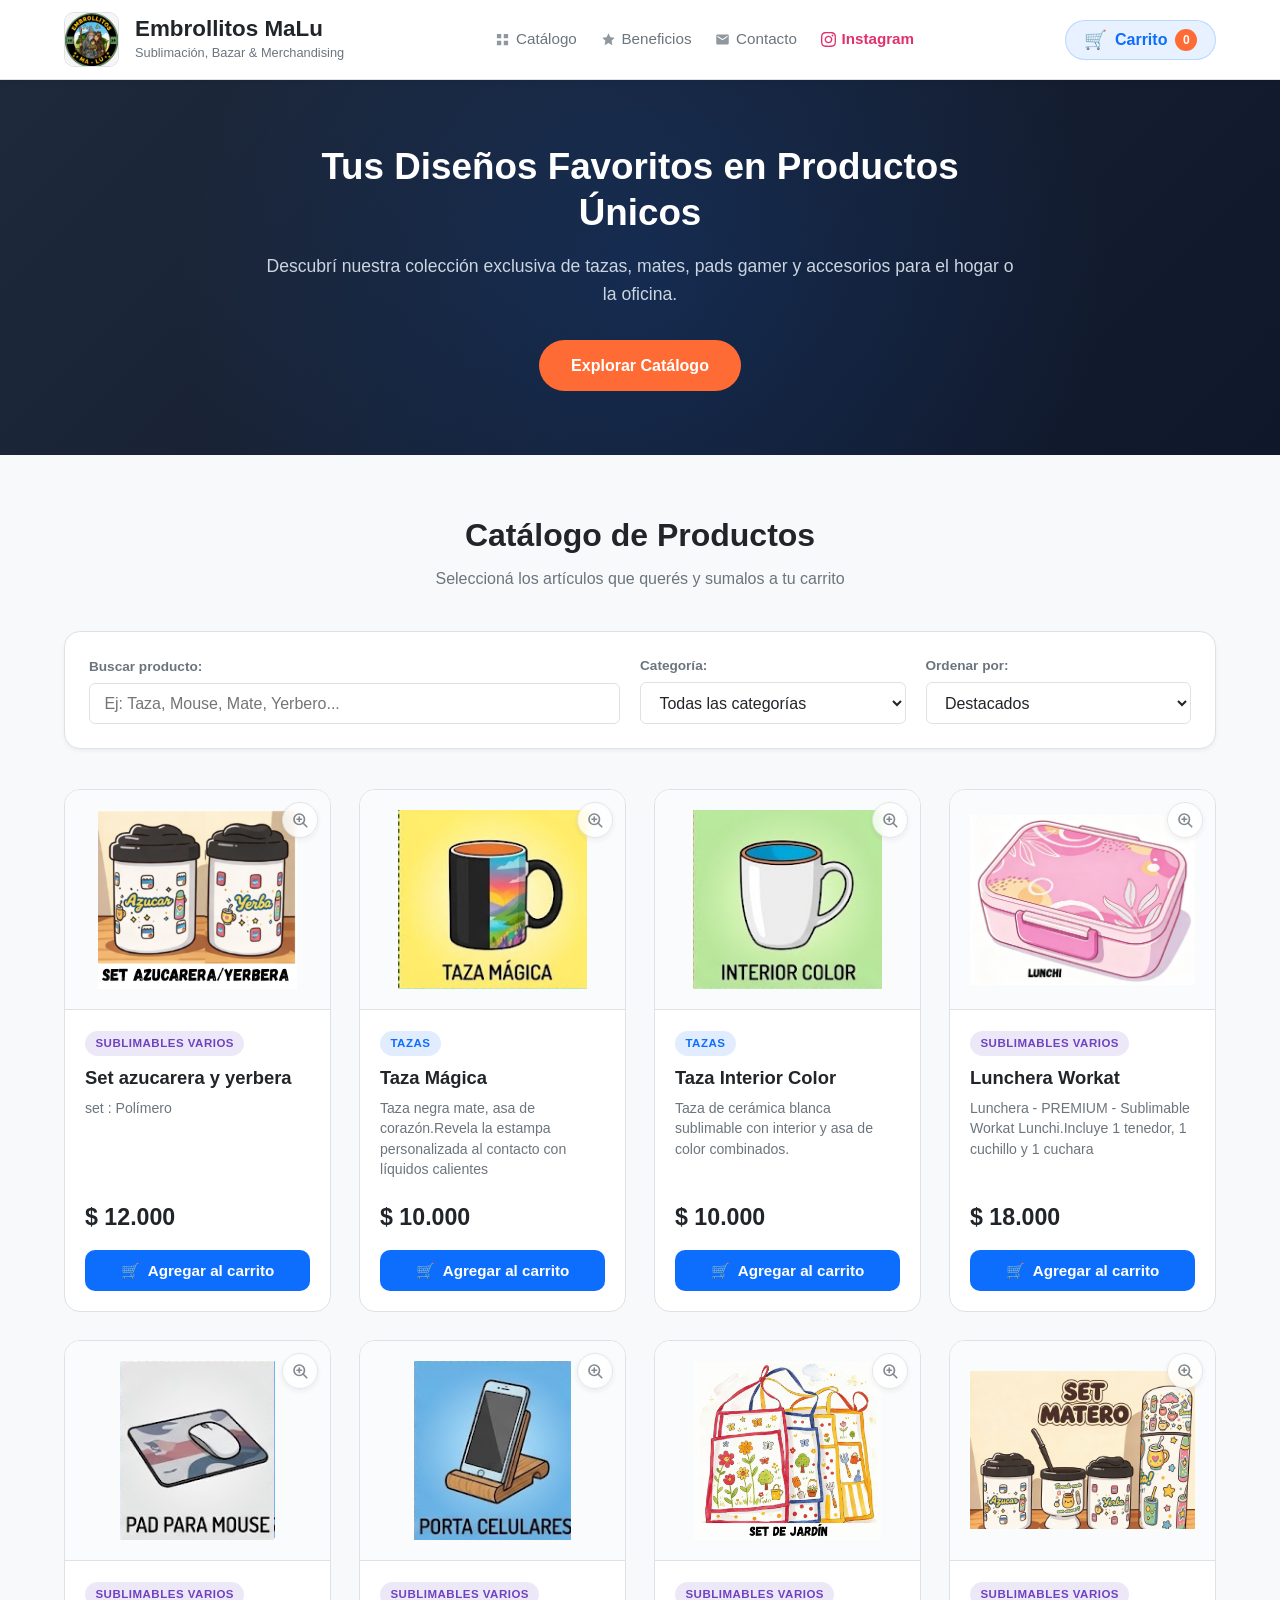
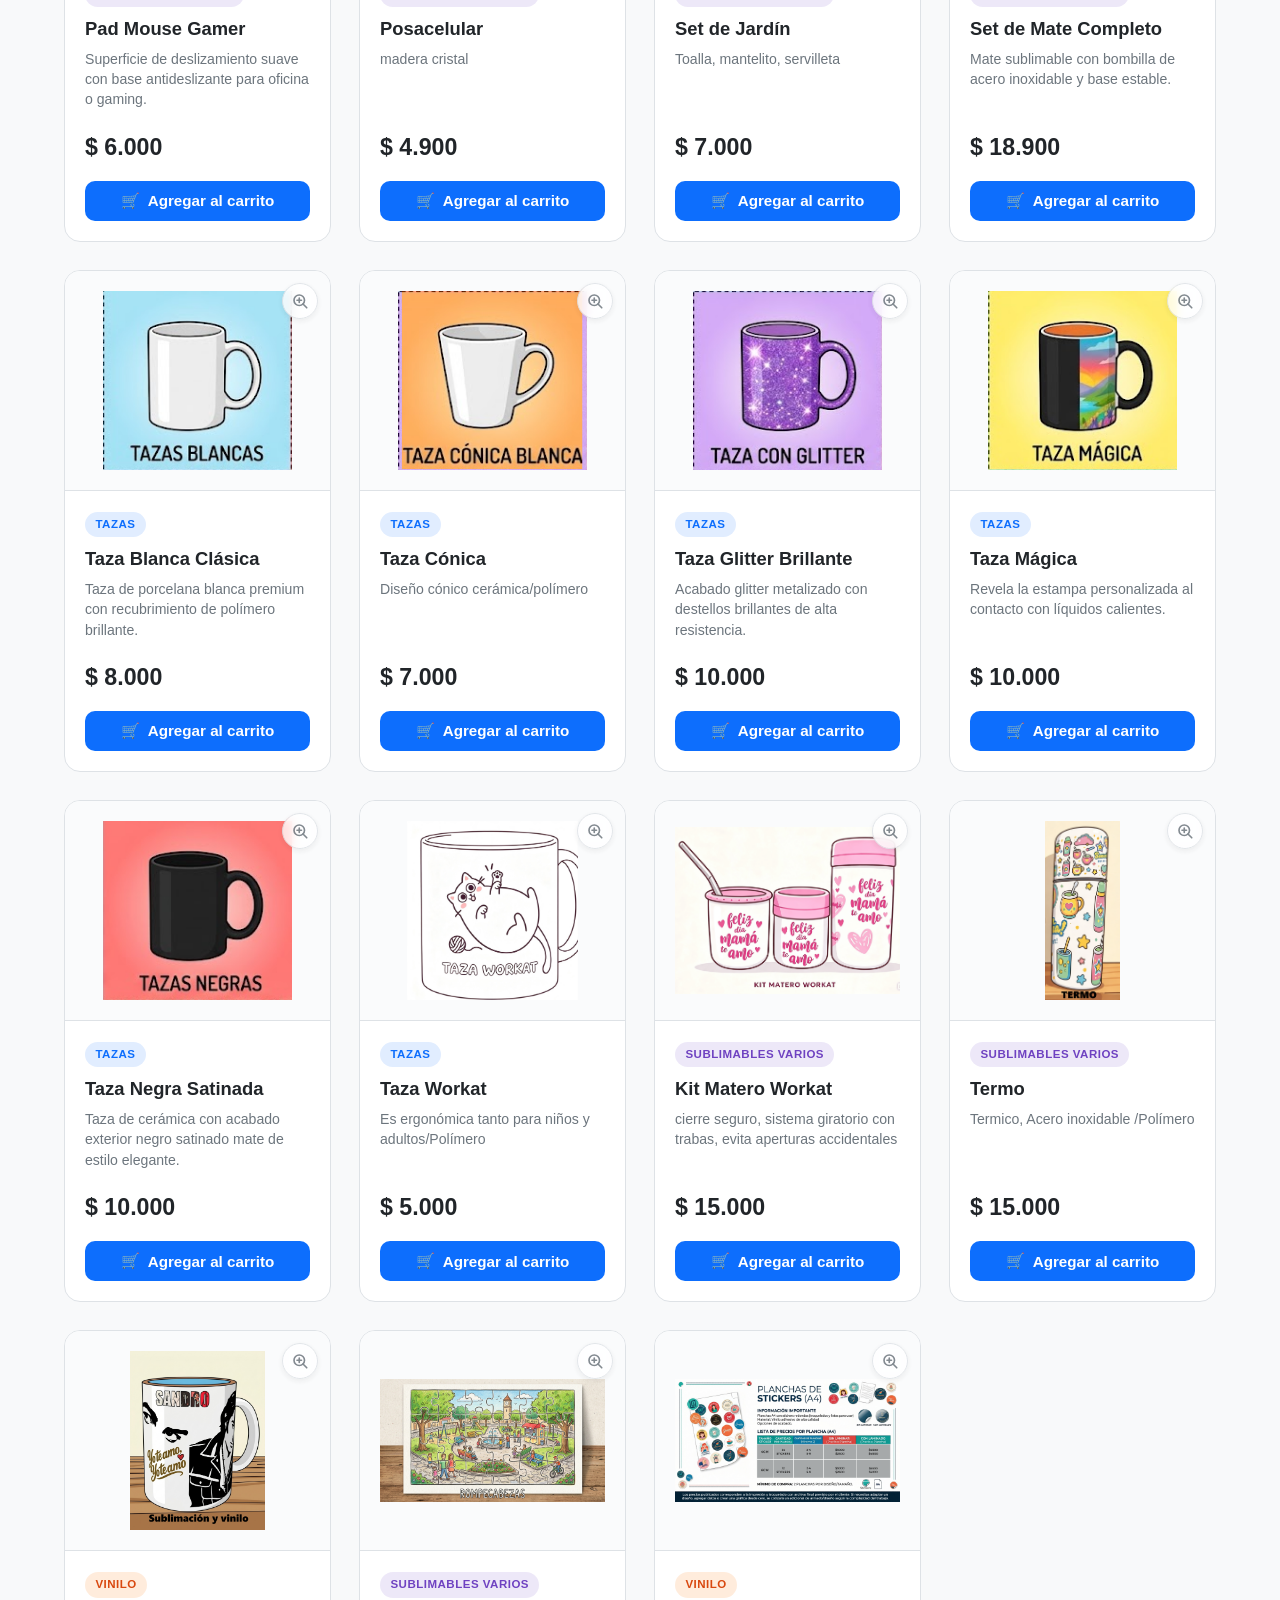
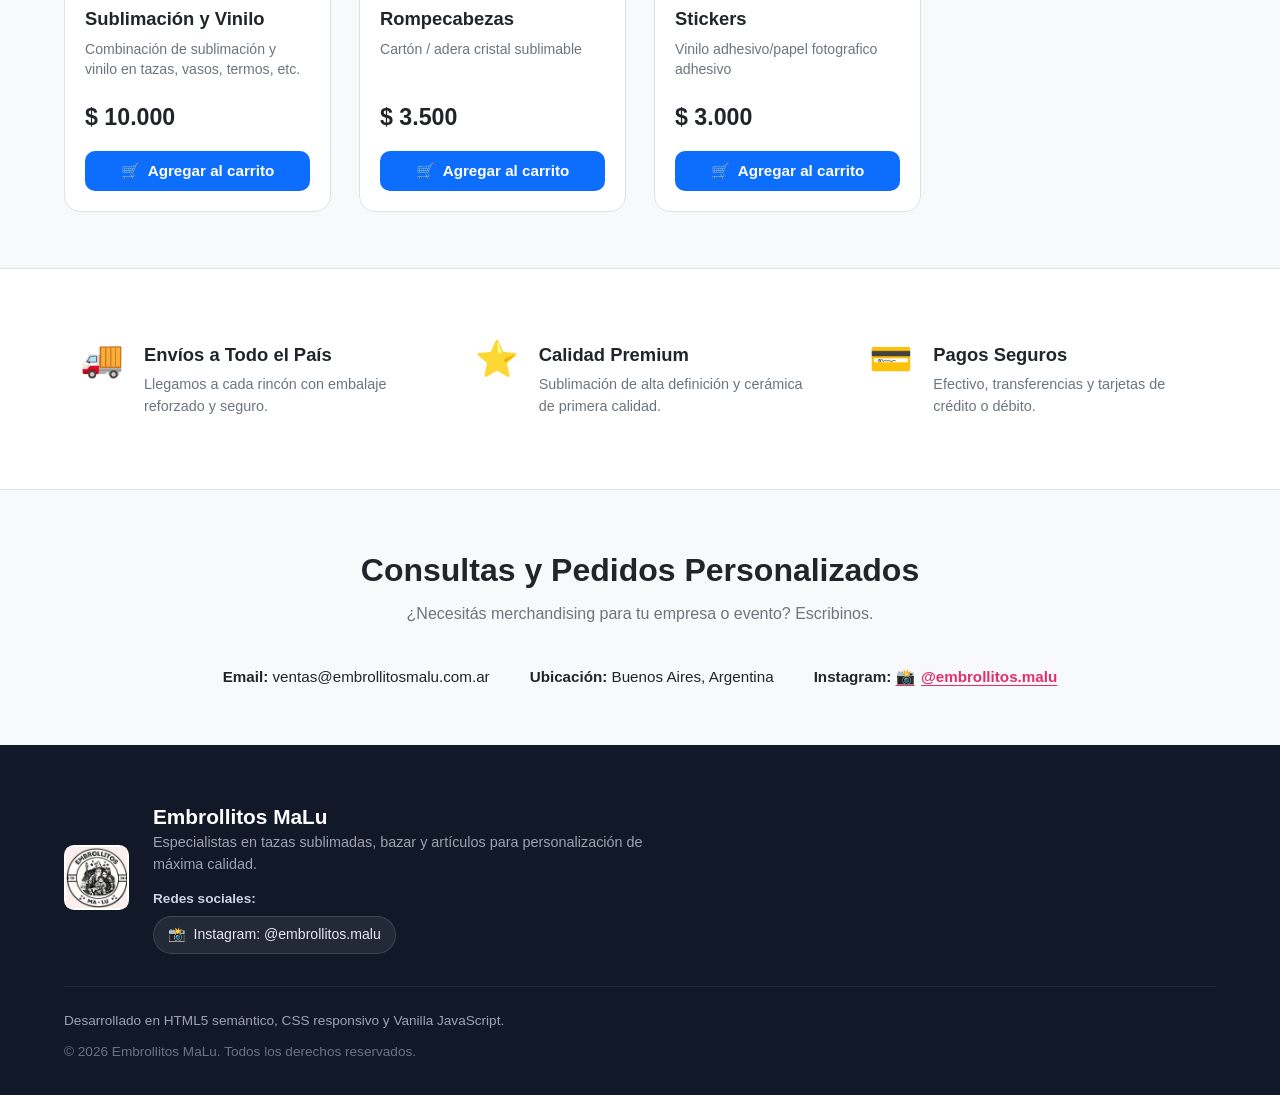
==== commit c915669e: "add zoom" ====
--- a/index.html
+++ b/index.html
@@ -364,6 +364,52 @@
         </div>
     </div>
 
+    <!-- Modal Visor de Imagen Ampliada con Lupa de Ecommerce -->
+    <div id="modal-visor" class="modal modal--oculto" role="dialog" aria-modal="true" aria-labelledby="visor-titulo" aria-hidden="true">
+        <div id="visor-overlay" class="modal__overlay"></div>
+        <div class="modal__caja visor__caja">
+            <button type="button" class="btn-cerrar visor__btn-cerrar" id="btn-cerrar-visor" aria-label="Cerrar visor de imagen">&times;</button>
+            <div class="visor__grid">
+                
+                <!-- Área de imagen y lupa interactiva -->
+                <div class="visor__col-imagen">
+                    <div class="visor__zoom-wrapper" id="visor-zoom-wrapper" tabindex="0" role="region" aria-label="Área de imagen ampliada con lupa interactiva">
+                        <img id="visor-img" src="" alt="" class="visor__img">
+                        <div id="visor-lupa-lente" class="visor__lupa-lente" aria-hidden="true"></div>
+                        <div class="visor__badge-zoom" id="visor-badge-zoom" aria-hidden="true">
+                            <span class="visor__badge-icono">🔍</span>
+                            <span class="visor__badge-texto">Zoom activo</span>
+                        </div>
+                    </div>
+                    <p class="visor__ayuda-zoom">
+                        <span aria-hidden="true">💡</span>
+                        <span>Mové el mouse o deslizá sobre la imagen para examinar los detalles con la lupa</span>
+                    </p>
+                </div>
+
+                <!-- Información del producto en el visor -->
+                <div class="visor__col-info">
+                    <div class="visor__categoria-caja">
+                        <span id="visor-categoria" class="badge-categoria"></span>
+                    </div>
+                    <h3 id="visor-titulo" class="visor__titulo"></h3>
+                    <p id="visor-precio" class="visor__precio"></p>
+                    <div class="visor__descripcion-caja">
+                        <p class="visor__descripcion-etiqueta"><strong>Detalle del producto:</strong></p>
+                        <p id="visor-descripcion" class="visor__descripcion"></p>
+                    </div>
+                    <div class="visor__acciones">
+                        <button type="button" id="visor-btn-agregar" class="btn-primario btn-ancho-completo">
+                            <span aria-hidden="true">🛒</span>
+                            <span>Agregar al carrito</span>
+                        </button>
+                    </div>
+                </div>
+
+            </div>
+        </div>
+    </div>
+
     <!-- Contenedor de notificaciones flotantes (Toast) -->
     <div id="toast-contenedor" class="toast-contenedor" aria-live="polite"></div>
 
--- a/css/styles.css
+++ b/css/styles.css
@@ -429,6 +429,7 @@
 }
 
 .card-producto__imagen-caja {
+    position: relative;
     width: 100%;
     height: 220px;
     background-color: #fafbfc;
@@ -445,10 +446,51 @@
     max-width: 100%;
     object-fit: contain;
     transition: transform 0.4s ease;
+    cursor: zoom-in;
 }
 
 .card-producto:hover .card-producto__imagen {
     transform: scale(1.06);
+}
+
+/* Botón flotante de lupa en la tarjeta */
+.card-producto__btn-lupa {
+    position: absolute;
+    top: 0.75rem;
+    right: 0.75rem;
+    width: 36px;
+    height: 36px;
+    border-radius: var(--radio-full);
+    background: rgba(255, 255, 255, 0.92);
+    backdrop-filter: blur(4px);
+    -webkit-backdrop-filter: blur(4px);
+    border: 1px solid var(--color-borde);
+    color: var(--color-texto-secundario);
+    display: flex;
+    align-items: center;
+    justify-content: center;
+    cursor: pointer;
+    box-shadow: 0 2px 6px rgba(0, 0, 0, 0.08);
+    transition: all var(--transicion-rapida);
+    opacity: 0.85;
+    z-index: 2;
+}
+
+.card-producto:hover .card-producto__btn-lupa {
+    opacity: 1;
+}
+
+.card-producto__btn-lupa:hover {
+    color: var(--color-primario);
+    background: #ffffff;
+    border-color: var(--color-primario);
+    transform: scale(1.12);
+    box-shadow: 0 4px 12px rgba(13, 110, 253, 0.22);
+}
+
+.card-producto__lupa-svg {
+    display: block;
+    stroke: currentColor;
 }
 
 .card-producto__cuerpo {
@@ -1176,6 +1218,180 @@
 }
 
 /* ==========================================================================
+   Visor de Producto con Lupa Interactiva (Zoom Lens de Ecommerce)
+   ========================================================================== */
+.visor__caja {
+    max-width: 840px;
+    width: 95%;
+    text-align: left;
+    padding: 2.25rem;
+    position: relative;
+    max-height: 90vh;
+    overflow-y: auto;
+}
+
+.visor__btn-cerrar {
+    position: absolute;
+    top: 1rem;
+    right: 1rem;
+    z-index: 10;
+}
+
+.visor__grid {
+    display: grid;
+    grid-template-columns: 1.15fr 1fr;
+    gap: 2rem;
+    align-items: center;
+    margin-top: 0.5rem;
+}
+
+.visor__col-imagen {
+    display: flex;
+    flex-direction: column;
+    gap: 0.75rem;
+}
+
+.visor__zoom-wrapper {
+    position: relative;
+    width: 100%;
+    height: 380px;
+    background-color: #fafbfc;
+    border: 1px solid var(--color-borde);
+    border-radius: var(--radio-md);
+    overflow: hidden;
+    display: flex;
+    align-items: center;
+    justify-content: center;
+    cursor: crosshair;
+    user-select: none;
+    touch-action: none;
+}
+
+.visor__img {
+    max-width: 88%;
+    max-height: 88%;
+    object-fit: contain;
+    pointer-events: none;
+    transition: transform 0.15s ease-out;
+    transform-origin: center center;
+    will-change: transform, transform-origin;
+}
+
+.visor__img--zoom {
+    transform: scale(2.4);
+}
+
+/* Indicador visual de lente sobre el cursor */
+.visor__lupa-lente {
+    position: absolute;
+    width: 100px;
+    height: 100px;
+    border: 2px solid var(--color-primario);
+    border-radius: 50%;
+    pointer-events: none;
+    transform: translate(-50%, -50%);
+    opacity: 0;
+    box-shadow: 0 0 0 1px rgba(255, 255, 255, 0.85), 0 4px 18px rgba(0, 0, 0, 0.18);
+    transition: opacity 0.15s ease;
+    background: radial-gradient(circle, rgba(13, 110, 253, 0.08) 0%, rgba(255, 255, 255, 0) 70%);
+}
+
+.visor__lupa-lente--activo {
+    opacity: 1;
+}
+
+/* Badge indicador de zoom activo */
+.visor__badge-zoom {
+    position: absolute;
+    top: 0.75rem;
+    left: 0.75rem;
+    background: rgba(17, 24, 39, 0.82);
+    color: #ffffff;
+    font-size: 0.75rem;
+    font-weight: 600;
+    padding: 0.28rem 0.65rem;
+    border-radius: var(--radio-full);
+    display: inline-flex;
+    align-items: center;
+    gap: 0.35rem;
+    pointer-events: none;
+    opacity: 0;
+    transform: translateY(-4px);
+    transition: all var(--transicion-rapida);
+    z-index: 3;
+}
+
+.visor__badge-zoom--activo {
+    opacity: 1;
+    transform: translateY(0);
+}
+
+.visor__badge-icono {
+    font-size: 0.85rem;
+}
+
+.visor__ayuda-zoom {
+    font-size: 0.82rem;
+    color: var(--color-texto-secundario);
+    text-align: center;
+    margin: 0;
+    display: flex;
+    align-items: center;
+    justify-content: center;
+    gap: 0.4rem;
+}
+
+.visor__col-info {
+    display: flex;
+    flex-direction: column;
+    gap: 1.1rem;
+}
+
+.visor__categoria-caja {
+    display: inline-flex;
+}
+
+.visor__titulo {
+    font-size: 1.45rem;
+    font-weight: 700;
+    color: var(--color-texto-principal);
+    line-height: 1.25;
+    margin: 0;
+}
+
+.visor__precio {
+    font-size: 1.65rem;
+    font-weight: 800;
+    color: var(--color-primario);
+    margin: 0;
+}
+
+.visor__descripcion-caja {
+    background-color: var(--color-superficie-alt);
+    border: 1px solid var(--color-borde);
+    border-radius: var(--radio-md);
+    padding: 0.9rem 1.1rem;
+    font-size: 0.92rem;
+    line-height: 1.5;
+    color: var(--color-texto-principal);
+}
+
+.visor__descripcion-etiqueta {
+    margin: 0 0 0.35rem 0;
+    color: var(--color-texto-secundario);
+    font-size: 0.82rem;
+}
+
+.visor__descripcion {
+    margin: 0;
+    color: var(--color-texto-principal);
+}
+
+.visor__acciones {
+    margin-top: 0.4rem;
+}
+
+/* ==========================================================================
    Notificaciones Flotantes (Toasts)
    ========================================================================== */
 .toast-contenedor {
@@ -1381,6 +1597,23 @@
         align-items: flex-start;
         gap: 1rem;
     }
+
+    .visor__caja {
+        padding: 1.75rem 1.25rem;
+    }
+
+    .visor__grid {
+        grid-template-columns: 1fr;
+        gap: 1.25rem;
+    }
+
+    .visor__zoom-wrapper {
+        height: 280px;
+    }
+
+    .visor__titulo {
+        font-size: 1.25rem;
+    }
 }
 
 @media (max-width: 480px) {
@@ -1400,5 +1633,11 @@
         max-width: 100%;
     }
 
-
-}
+    .visor__caja {
+        padding: 1.25rem 1rem;
+    }
+
+    .visor__zoom-wrapper {
+        height: 230px;
+    }
+}
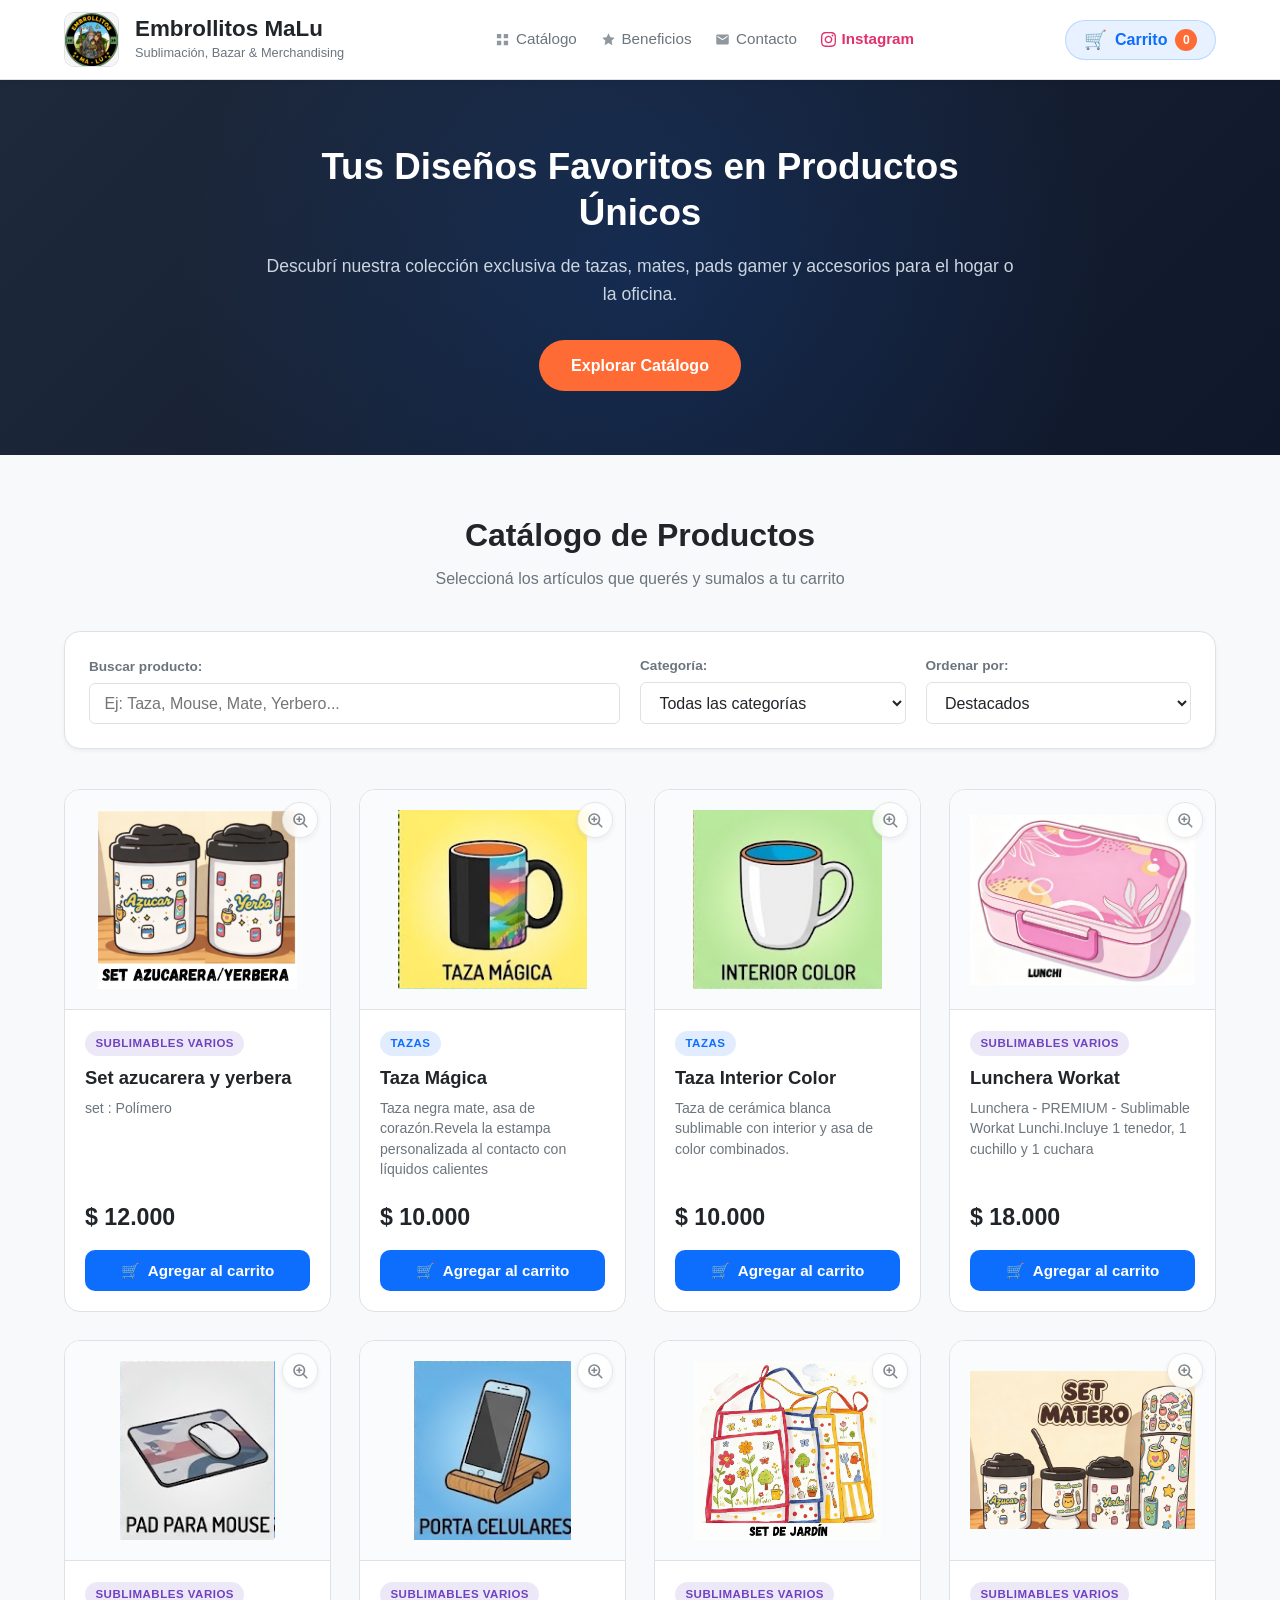
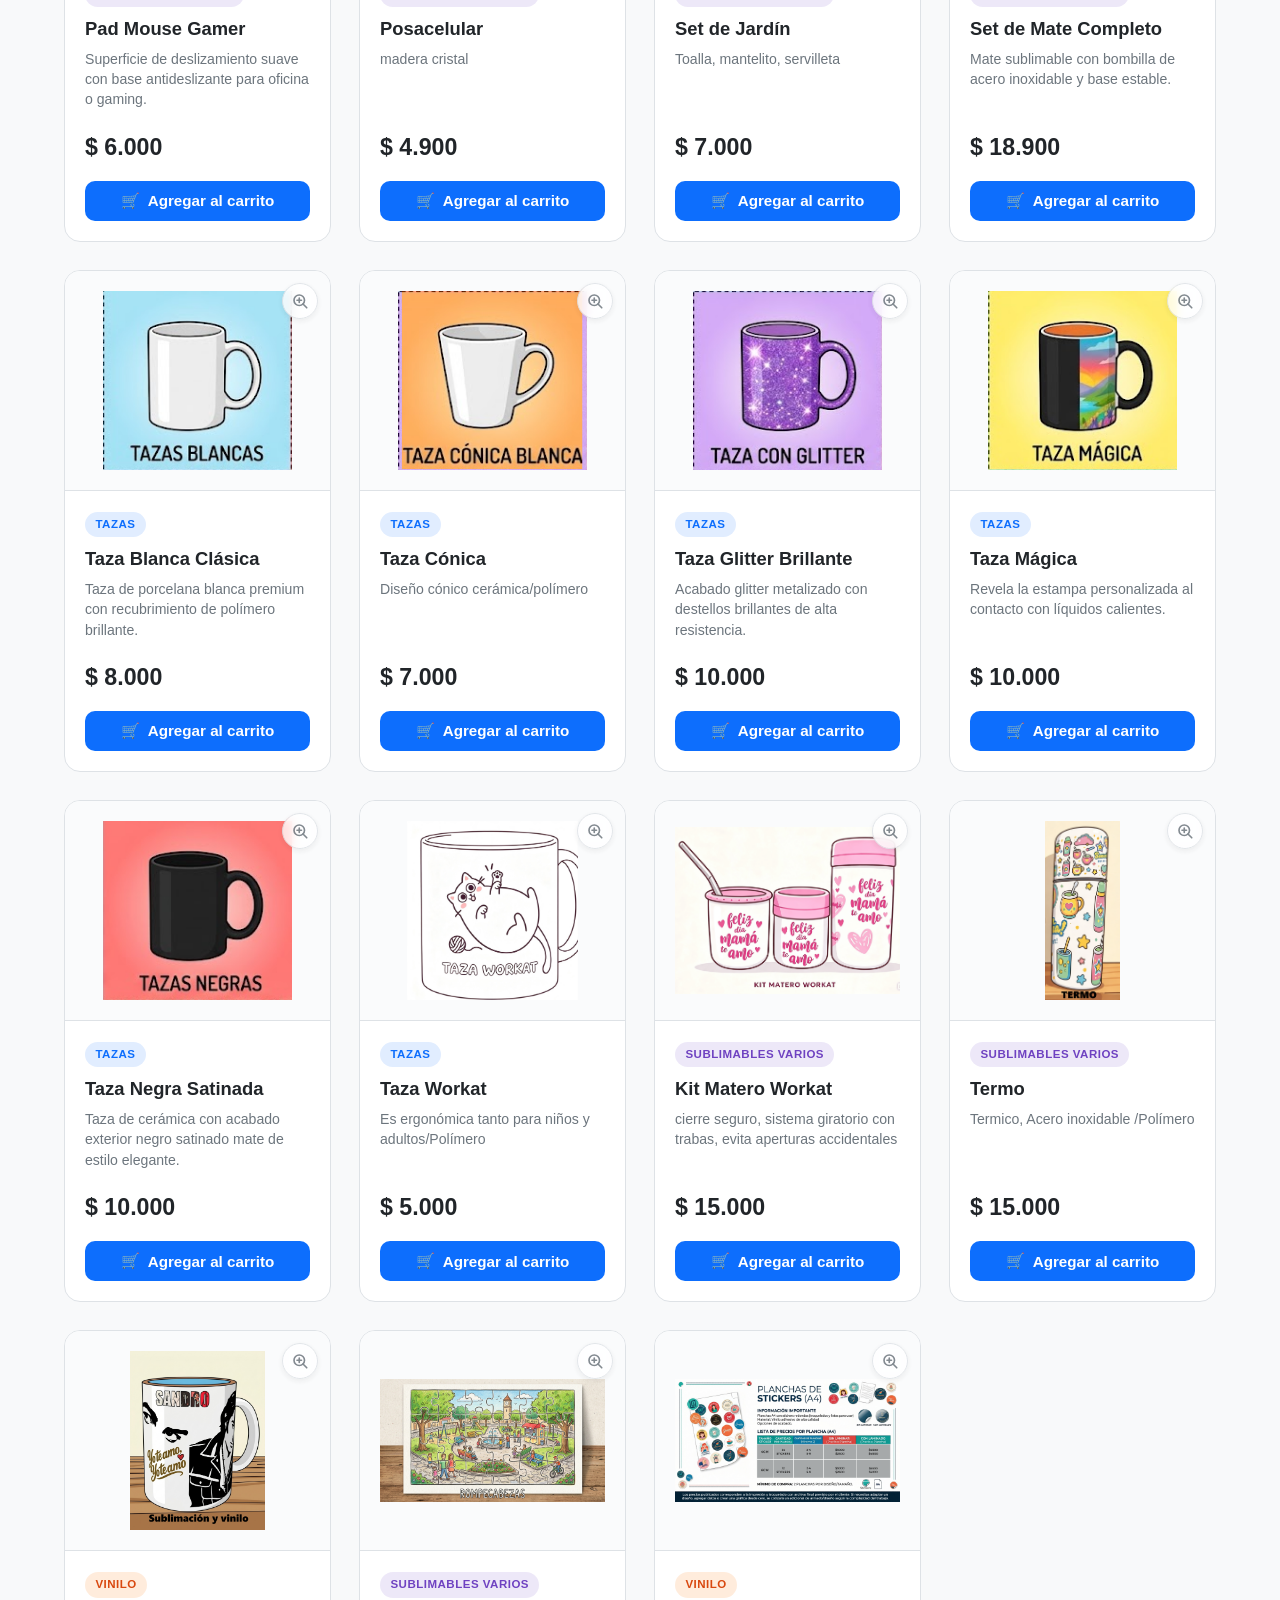
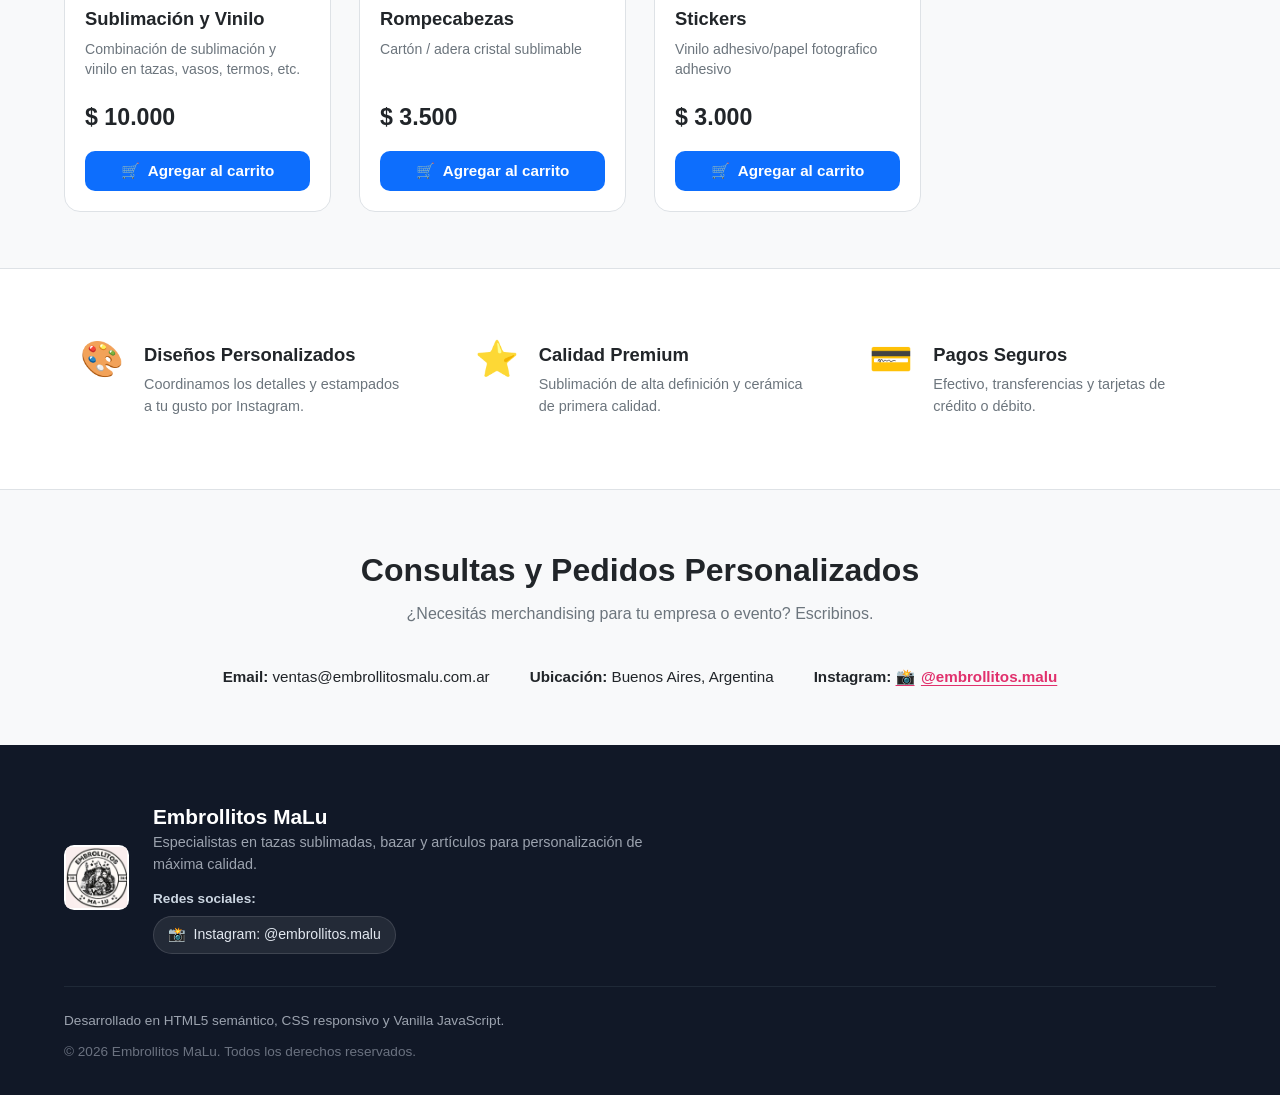
==== commit 7202a2dc: "remove free send and no numer" ====
--- a/index.html
+++ b/index.html
@@ -174,11 +174,11 @@
                 
                 <div class="beneficios__card">
                     <div class="beneficios__icono-caja">
-                        <span class="beneficios__icono" aria-hidden="true">🚚</span>
+                        <span class="beneficios__icono" aria-hidden="true">🎨</span>
                     </div>
                     <div class="beneficios__texto-caja">
-                        <h3 class="beneficios__titulo">Envíos a Todo el País</h3>
-                        <p class="beneficios__descripcion">Llegamos a cada rincón con embalaje reforzado y seguro.</p>
+                        <h3 class="beneficios__titulo">Diseños Personalizados</h3>
+                        <p class="beneficios__descripcion">Coordinamos los detalles y estampados a tu gusto por Instagram.</p>
                     </div>
                 </div>
 
@@ -282,12 +282,6 @@
                             <span id="carrito-subtotal">$0</span>
                         </p>
                     </div>
-                    <div class="carrito-resumen__fila">
-                        <p class="carrito-resumen__etiqueta">Envío:</p>
-                        <p class="carrito-resumen__monto">
-                            <span id="carrito-envio" class="texto-gratis">¡Gratis!</span>
-                        </p>
-                    </div>
                     <div class="carrito-resumen__fila carrito-resumen__fila--total">
                         <p class="carrito-resumen__etiqueta">Total:</p>
                         <p class="carrito-resumen__monto">
@@ -304,7 +298,7 @@
                     <div class="carrito-aviso-instagram__texto-caja">
                         <p class="carrito-aviso-instagram__titulo">Confirmá tu compra por Instagram</p>
                         <p class="carrito-aviso-instagram__descripcion">
-                            Para coordinar diseño personalizado y entrega, escribinos por mensaje directo a 
+                            Para coordinar el diseño personalizado y todos los detalles de tu pedido, escribinos por mensaje directo a 
                             <a href="https://www.instagram.com/embrollitos.malu/" target="_blank" rel="noopener noreferrer" class="carrito-aviso-instagram__enlace">@embrollitos.malu</a>.
                             Al confirmar, copiaremos tu pedido para que solo tengas que pegarlo en el chat.
                         </p>
--- a/css/styles.css
+++ b/css/styles.css
@@ -1030,11 +1030,6 @@
     margin-top: 0.35rem;
 }
 
-.texto-gratis {
-    color: var(--color-exito);
-    font-weight: 700;
-}
-
 /* Mensaje de Aviso de Instagram en el Carrito */
 .carrito-aviso-instagram {
     display: flex;
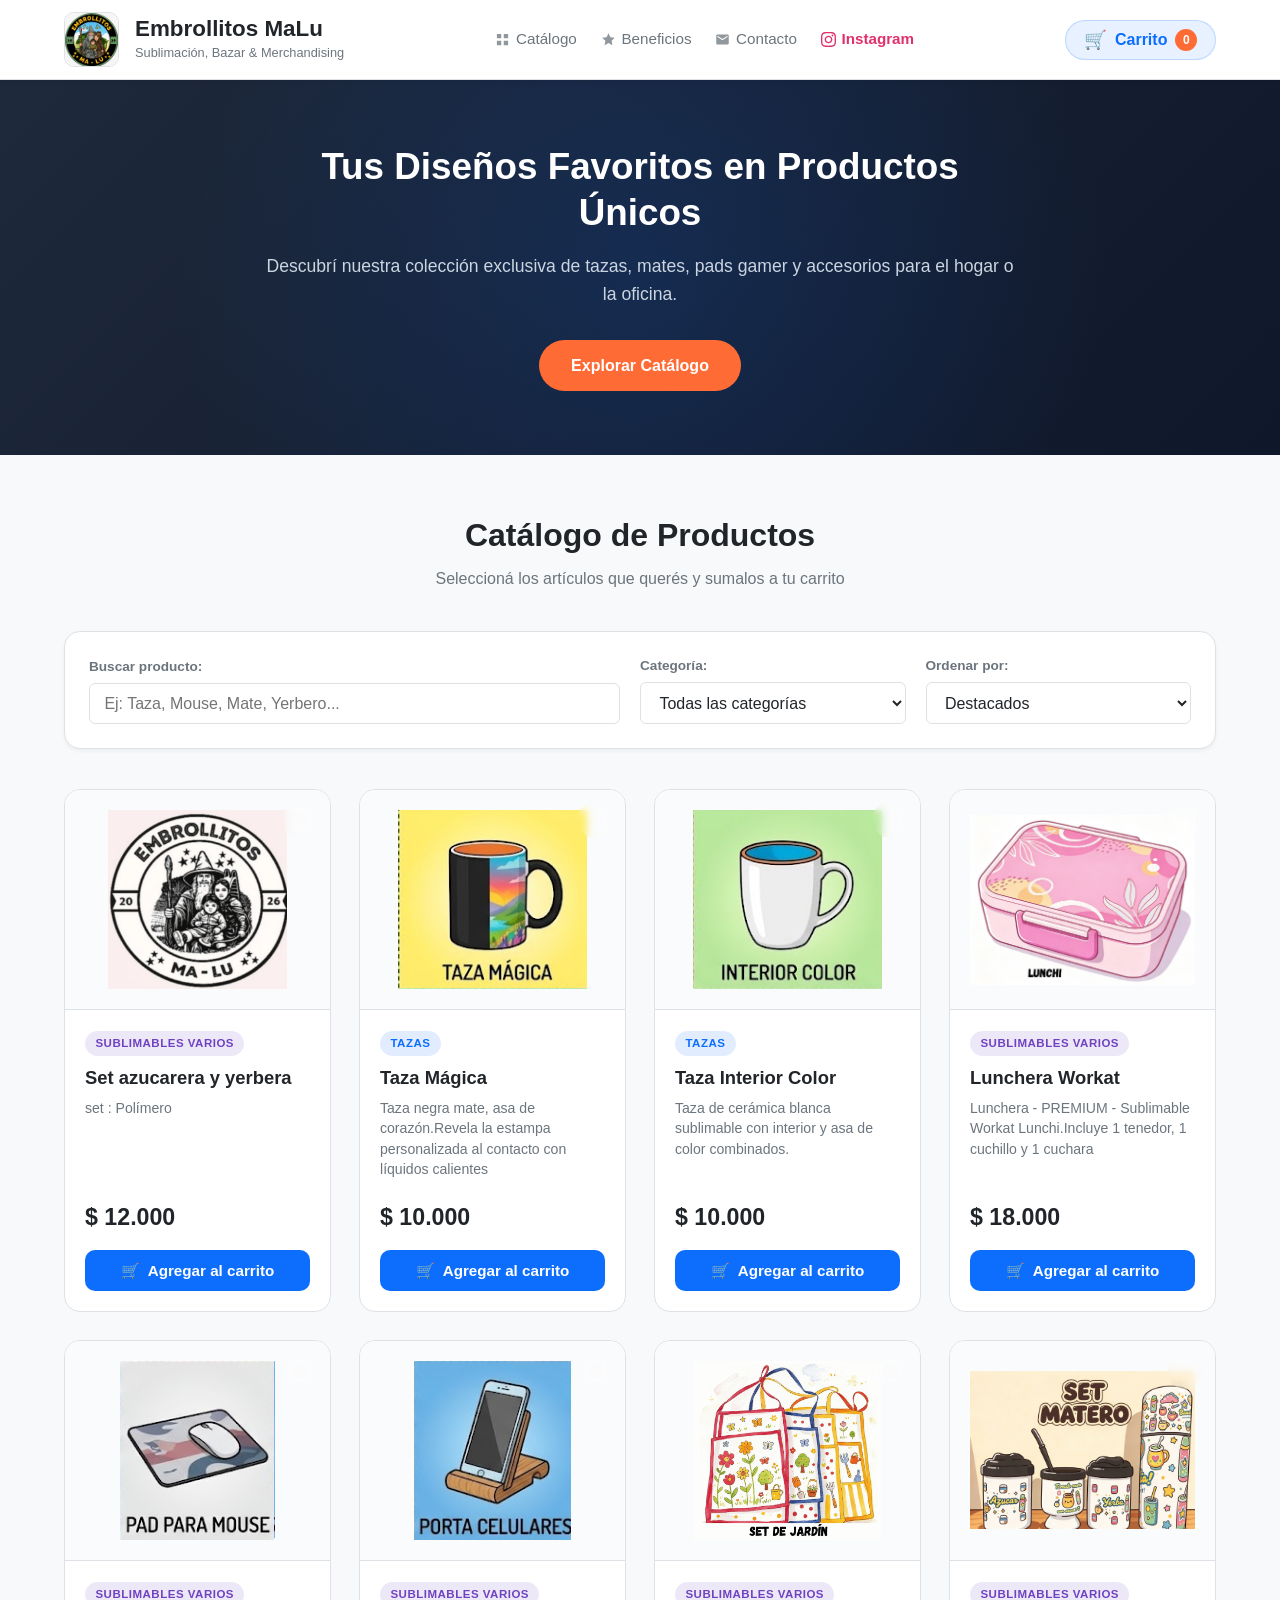
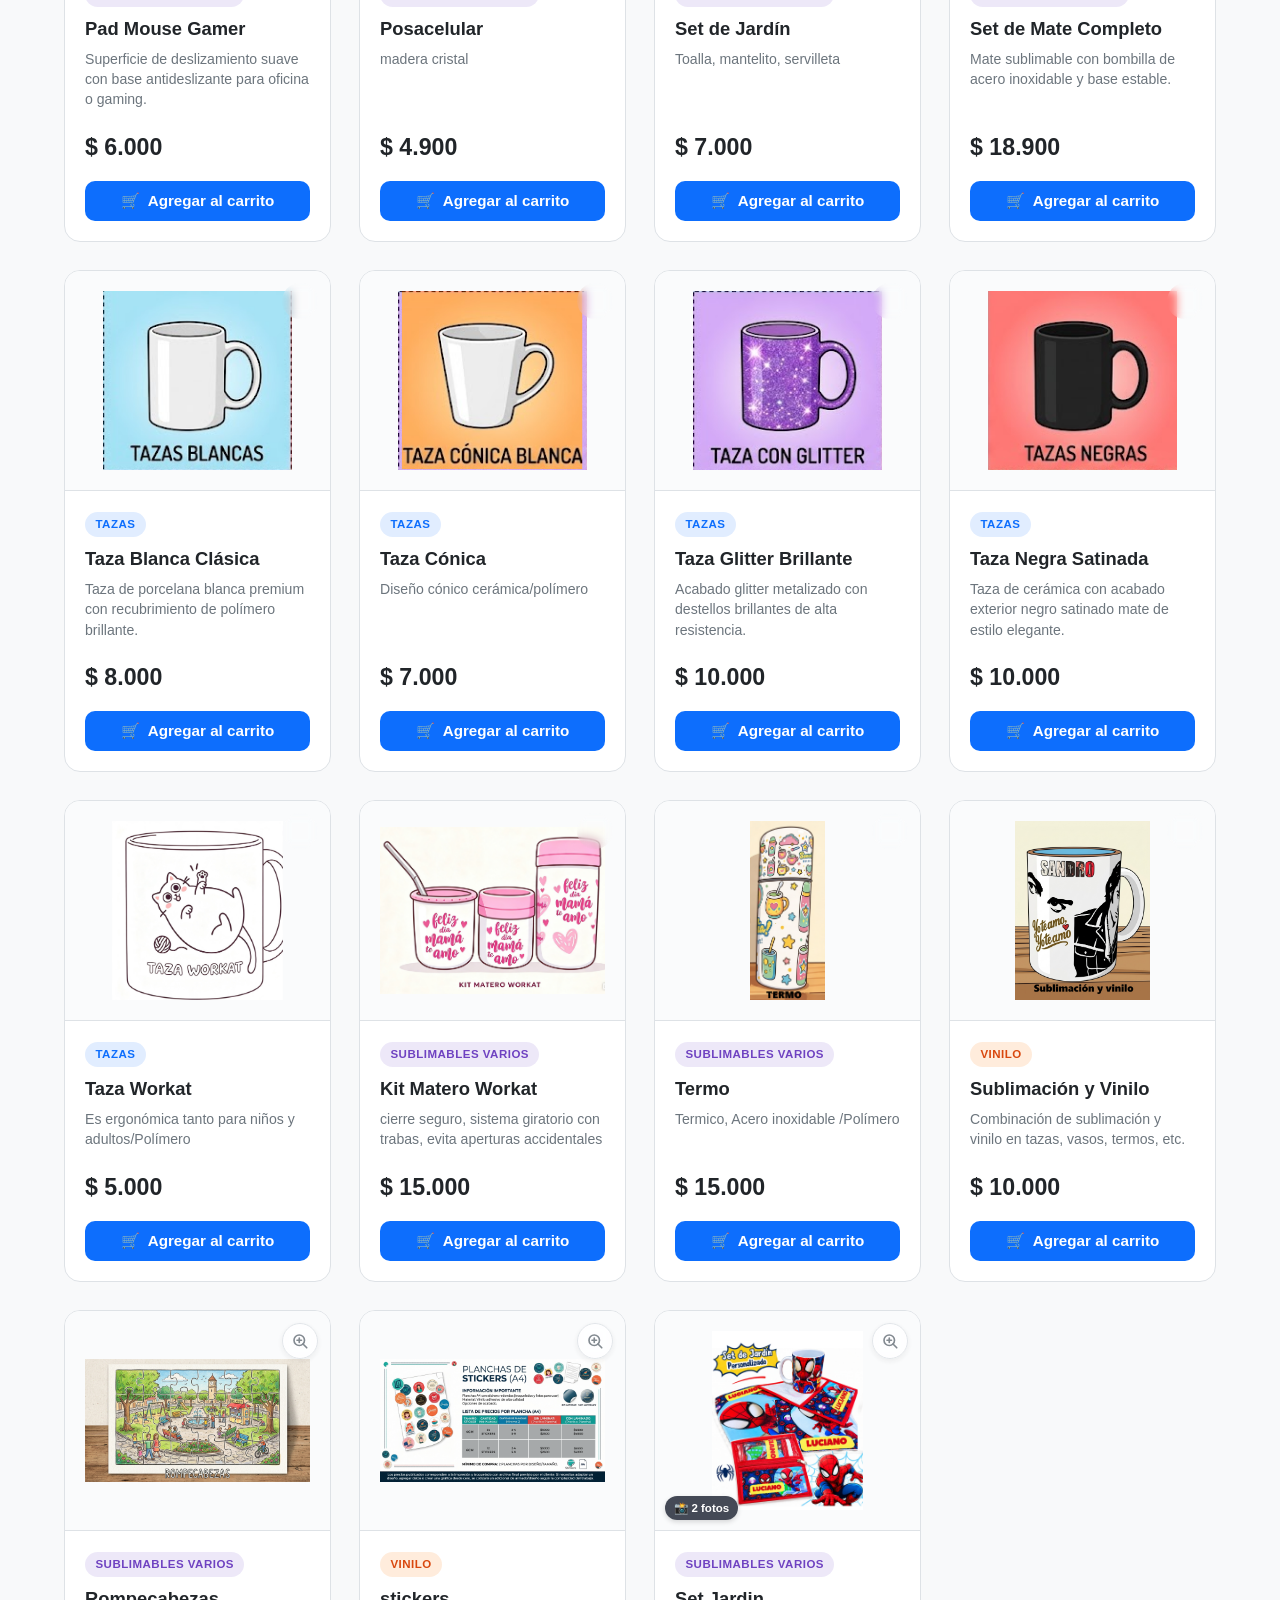
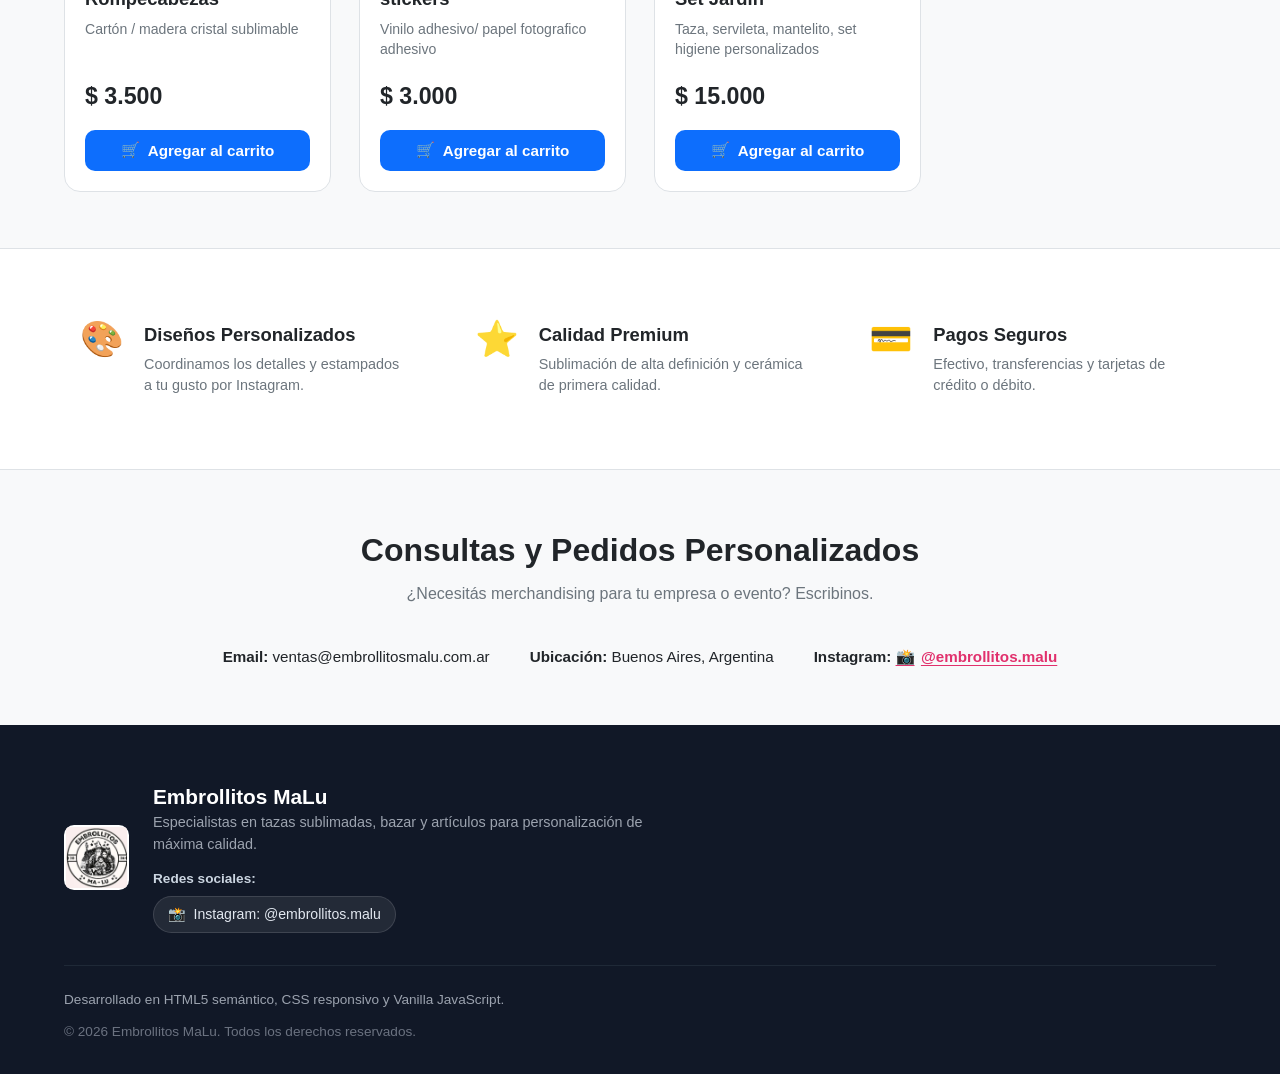
==== commit 47ccbc0b: "fix images" ====
--- a/index.html
+++ b/index.html
@@ -375,6 +375,8 @@
                             <span class="visor__badge-texto">Zoom activo</span>
                         </div>
                     </div>
+                    <!-- Miniaturas de la galería para productos con múltiples imágenes -->
+                    <div class="visor__miniaturas" id="visor-miniaturas"></div>
                     <p class="visor__ayuda-zoom">
                         <span aria-hidden="true">💡</span>
                         <span>Mové el mouse o deslizá sobre la imagen para examinar los detalles con la lupa</span>
--- a/css/styles.css
+++ b/css/styles.css
@@ -493,6 +493,27 @@
     stroke: currentColor;
 }
 
+/* Indicador de fotos múltiples en la tarjeta */
+.card-producto__badge-fotos {
+    position: absolute;
+    bottom: 0.65rem;
+    left: 0.65rem;
+    background: rgba(17, 24, 39, 0.78);
+    color: #ffffff;
+    font-size: 0.72rem;
+    font-weight: 600;
+    padding: 0.2rem 0.55rem;
+    border-radius: var(--radio-full);
+    display: inline-flex;
+    align-items: center;
+    gap: 0.3rem;
+    pointer-events: none;
+    backdrop-filter: blur(4px);
+    -webkit-backdrop-filter: blur(4px);
+    z-index: 2;
+    box-shadow: 0 2px 5px rgba(0, 0, 0, 0.15);
+}
+
 .card-producto__cuerpo {
     padding: 1.25rem;
     display: flex;
@@ -1325,6 +1346,59 @@
     font-size: 0.85rem;
 }
 
+/* Miniaturas de la galería en el visor */
+.visor__miniaturas {
+    display: flex;
+    gap: 0.65rem;
+    overflow-x: auto;
+    padding: 0.25rem 0.15rem;
+    justify-content: center;
+    scrollbar-width: thin;
+}
+
+.visor__miniaturas::-webkit-scrollbar {
+    height: 4px;
+}
+
+.visor__miniaturas::-webkit-scrollbar-thumb {
+    background-color: var(--color-borde);
+    border-radius: var(--radio-full);
+}
+
+.visor__miniatura-btn {
+    width: 64px;
+    height: 64px;
+    border-radius: var(--radio-sm);
+    border: 2px solid var(--color-borde);
+    background-color: #fafbfc;
+    padding: 3px;
+    cursor: pointer;
+    overflow: hidden;
+    flex-shrink: 0;
+    transition: all var(--transicion-rapida);
+    display: flex;
+    align-items: center;
+    justify-content: center;
+}
+
+.visor__miniatura-btn:hover {
+    border-color: var(--color-primario);
+    transform: translateY(-2px);
+    box-shadow: 0 4px 8px rgba(0, 0, 0, 0.08);
+}
+
+.visor__miniatura-btn--activa {
+    border-color: var(--color-primario);
+    box-shadow: 0 0 0 2px var(--color-primario-suave);
+}
+
+.visor__miniatura-img {
+    max-width: 100%;
+    max-height: 100%;
+    object-fit: contain;
+    pointer-events: none;
+}
+
 .visor__ayuda-zoom {
     font-size: 0.82rem;
     color: var(--color-texto-secundario);
